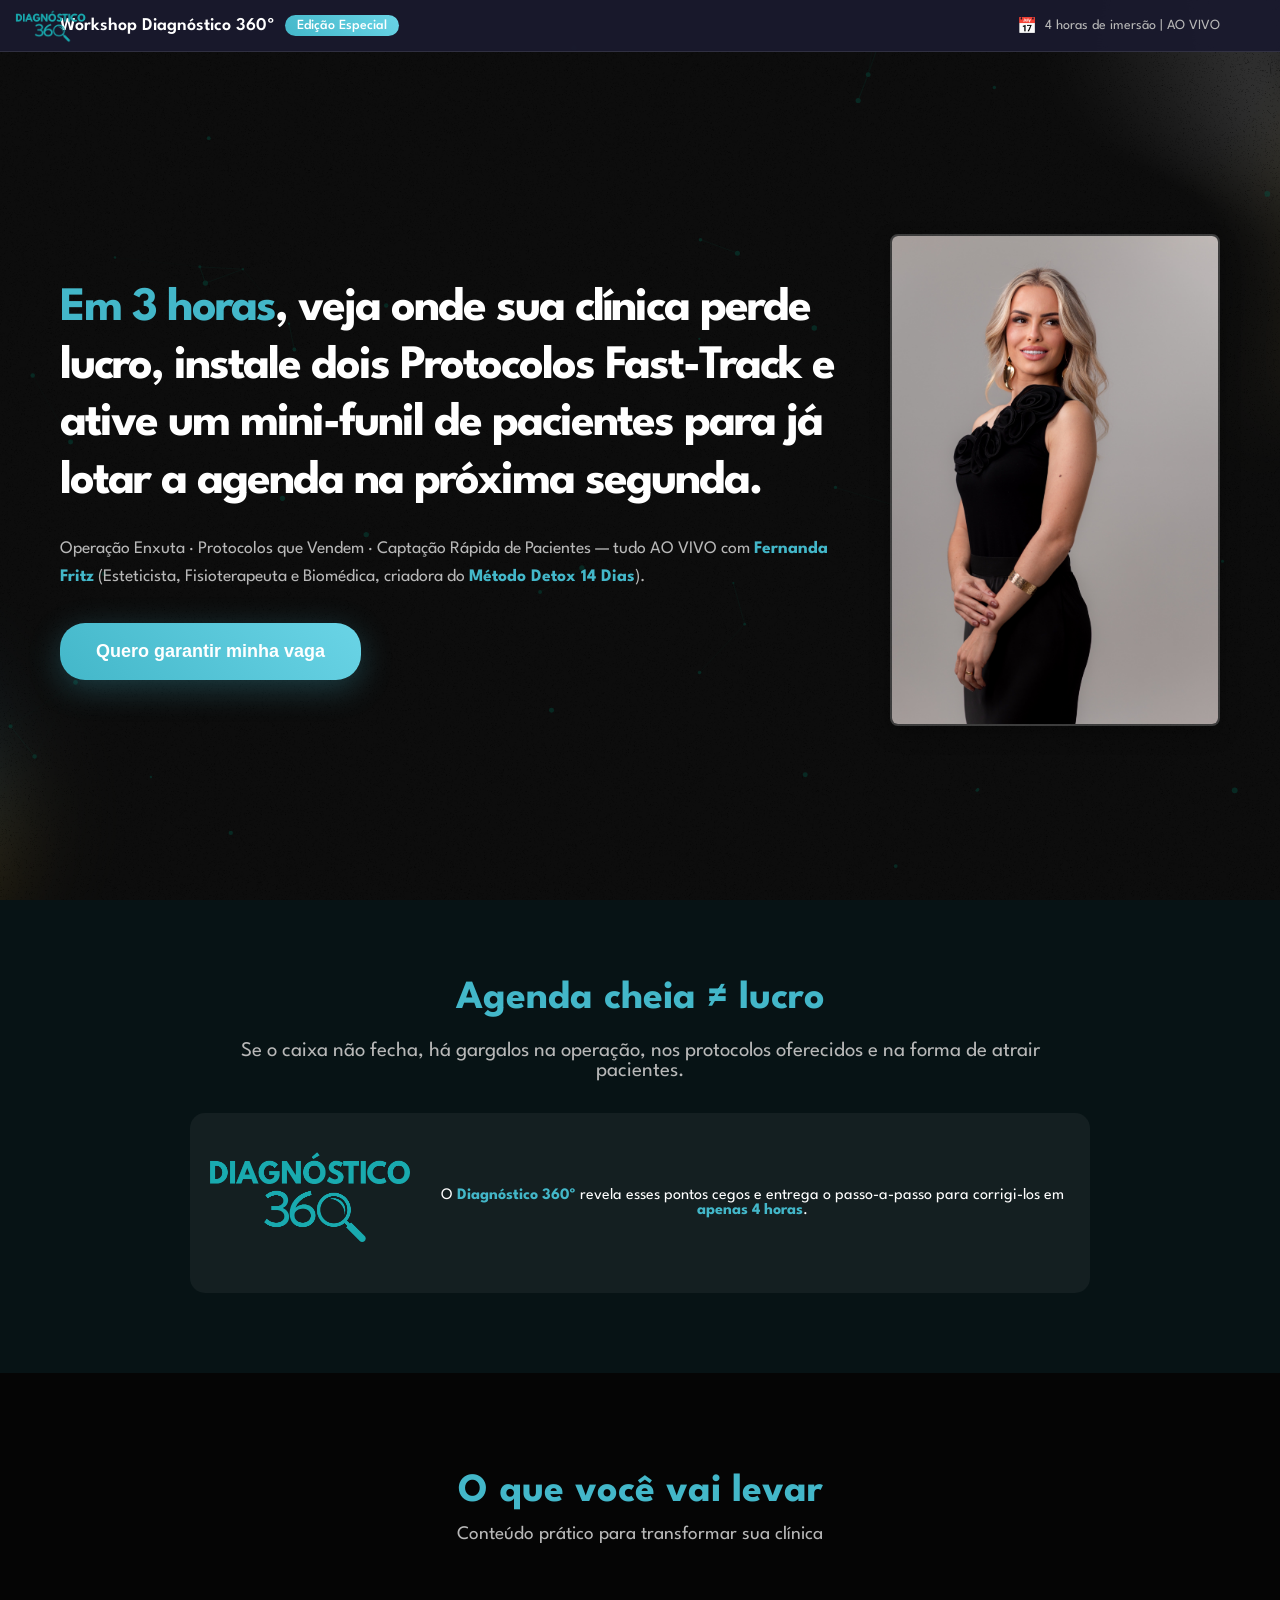
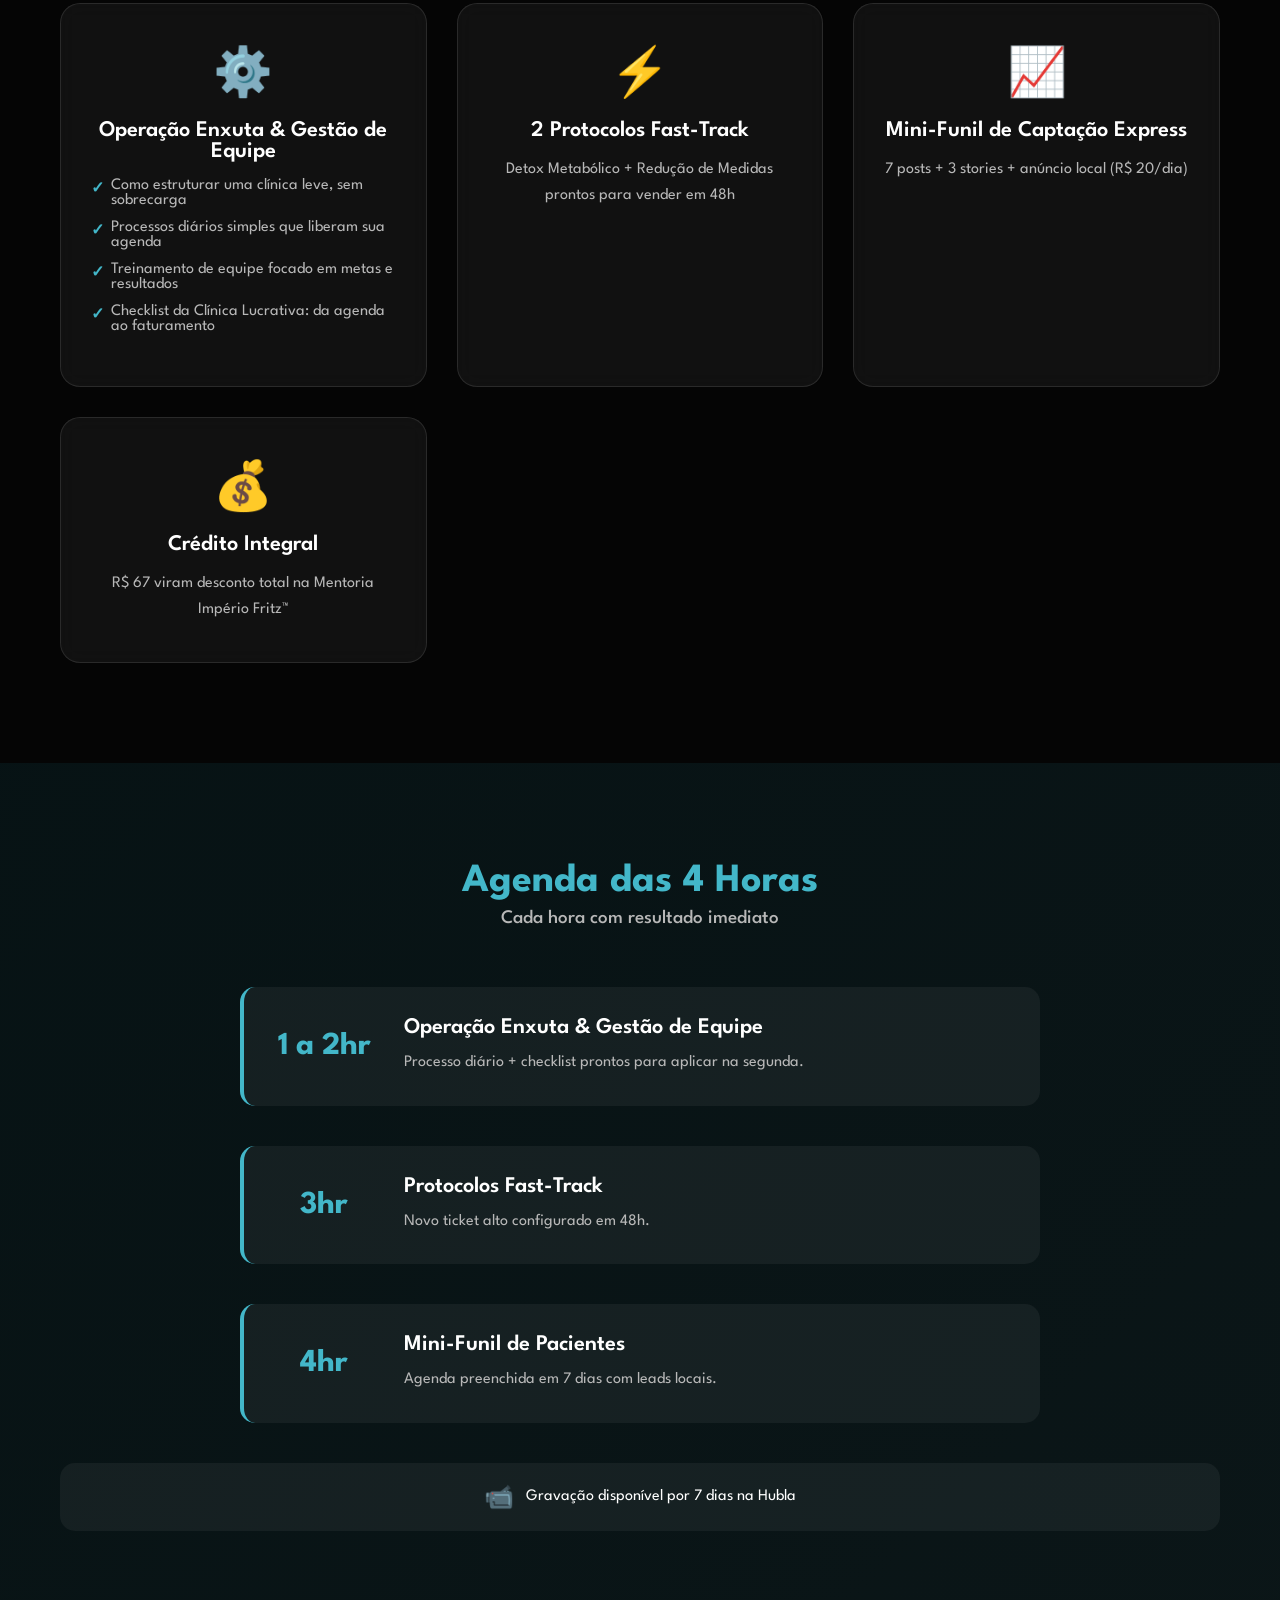
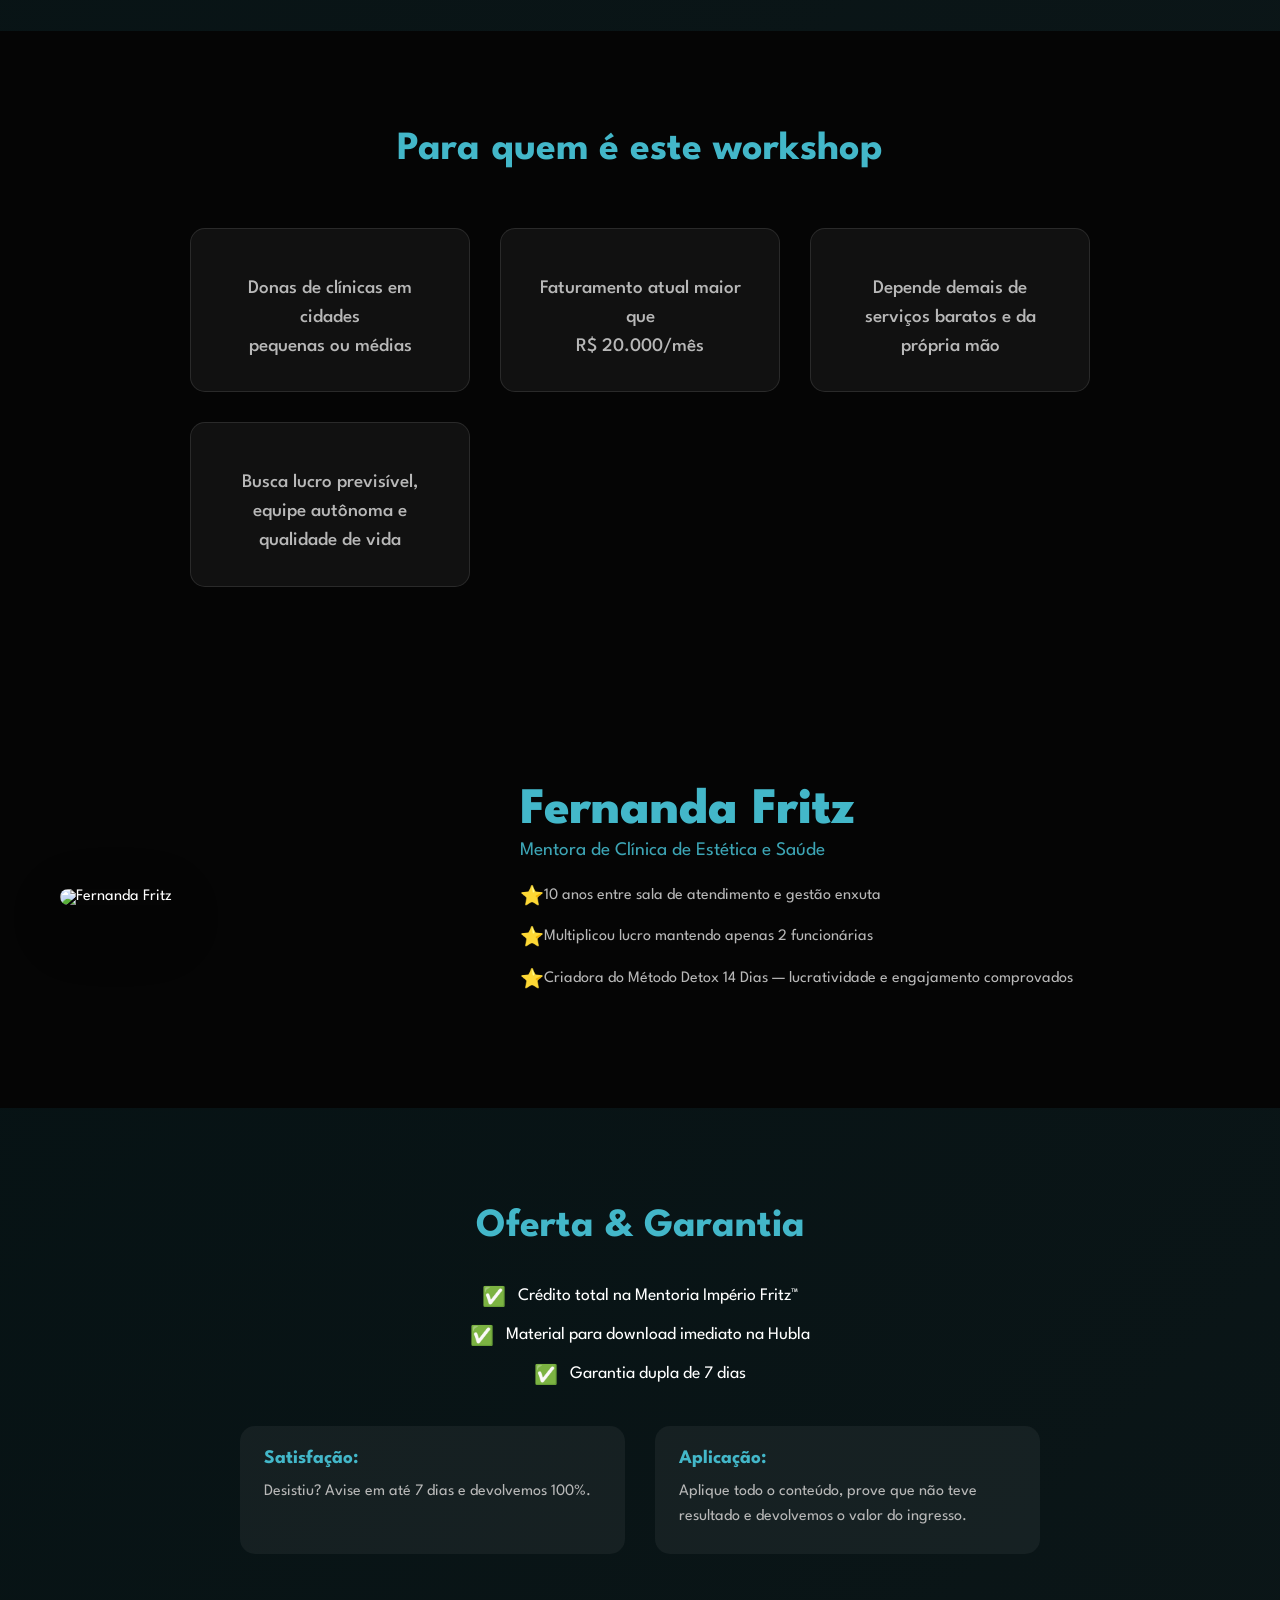
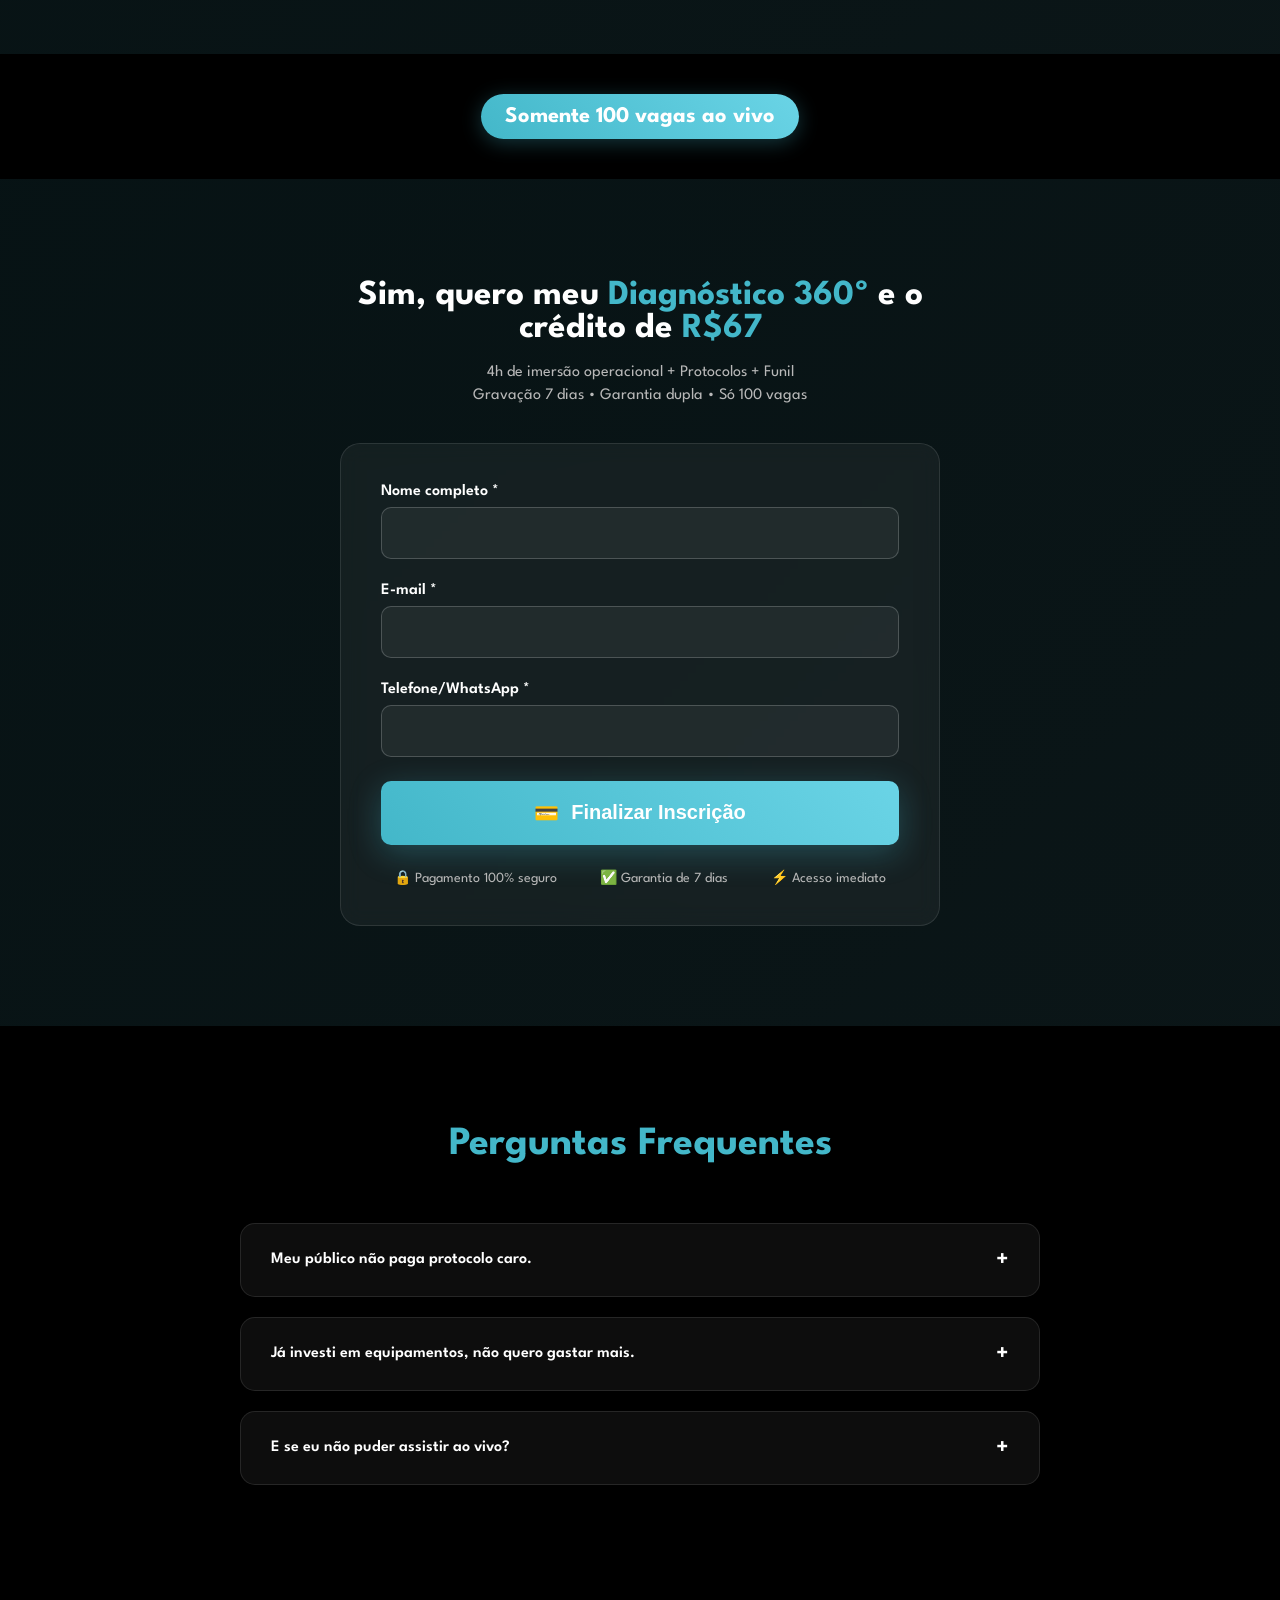
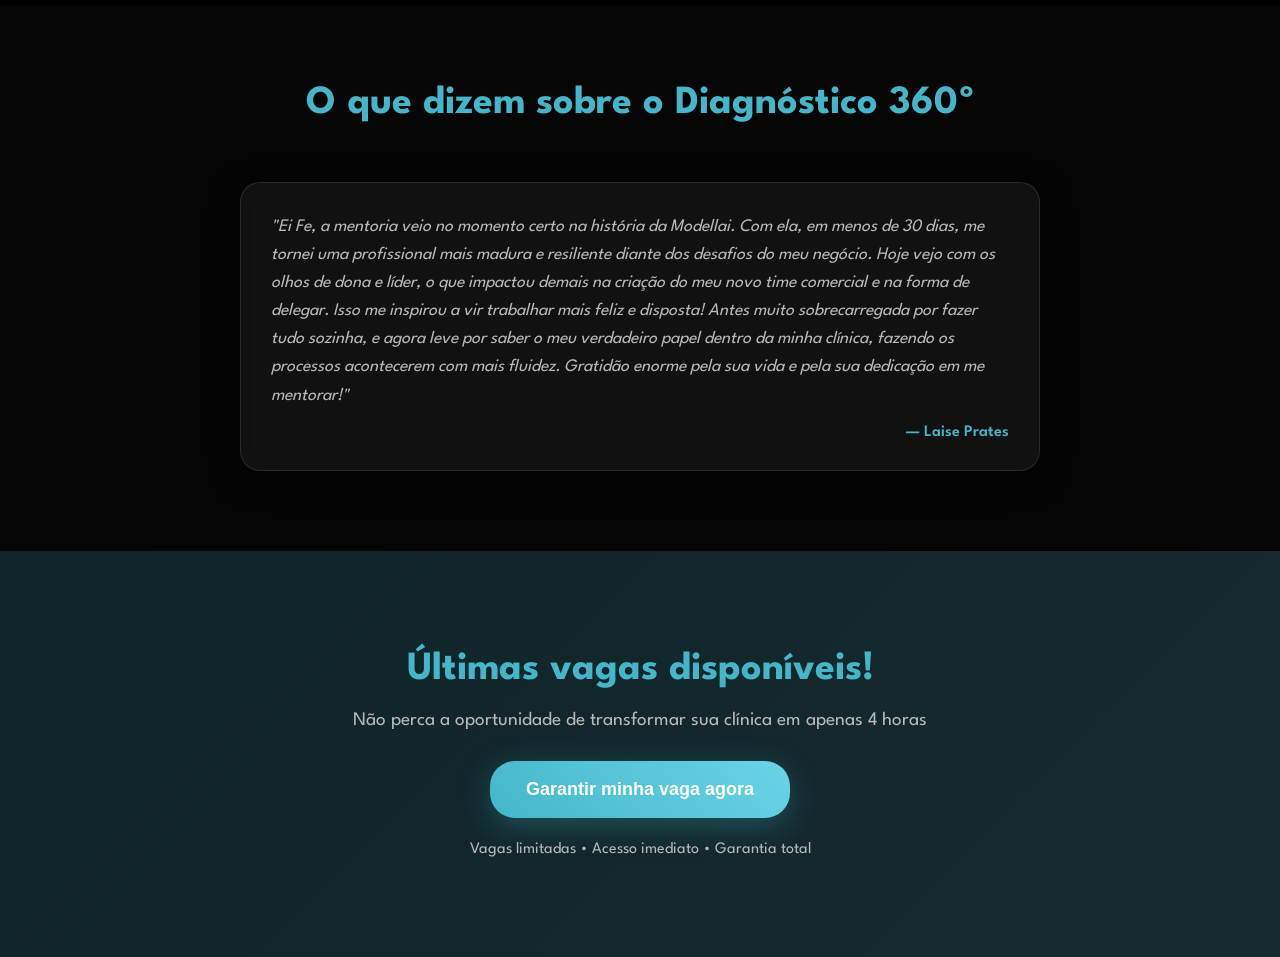
==== index.html @ 8379c657 "Merge pull request #1 from Guilherme-Batista23/opcao-1 Opcao 1" ====
<!DOCTYPE html>
<html lang="pt-BR">
<head>
    <meta charset="UTF-8">
    <meta name="viewport" content="width=device-width, initial-scale=1.0">
    <title>Workshop Diagnóstico 360º | Fernanda Fritz</title>
    <link rel="stylesheet" href="styles-updated.css">
    <link href="https://fonts.googleapis.com/css2?family=League+Spartan:wght@400;500;600;700&display=swap" rel="stylesheet">
</head>
<body>
    <!-- Header -->
    <header class="header">
          <div class="overlay">
        <div class="container">
            <div class="header-content">
                <div class="logo">
                    <img src="IMG_1195.PNG" alt="Diagnóstico 360" class="header-logo">
                    <span>Workshop Diagnóstico 360º</span>
                    <span class="edition">Edição Especial</span>
                </div>
                <div class="event-info">
                    <span class="calendar-icon">📅</span>
                    <span>4 horas de imersão | AO VIVO</span>
                </div>
                </div>
            </div>
        </div>
    </header>

    <!-- Hero Section -->
    <section class="hero">
        <div class="container">
            <div class="hero-flex-wrapper">
                <div class="hero-text fade-in-up">
                    <h1> <span class="highlight-blue">Em 3 horas</span>, veja onde sua clínica perde lucro, instale dois Protocolos Fast-Track e ative um mini-funil de pacientes para já lotar a agenda na próxima segunda.</h1>
                    <p class="subtitulo-principal">Operação Enxuta · Protocolos que Vendem · Captação Rápida de Pacientes — tudo AO VIVO com <span class="highlight-blue">Fernanda Fritz</span> (Esteticista, Fisioterapeuta e Biomédica, criadora do <span class="highlight-blue">Método Detox 14 Dias</span>).</p>
                    <div class="price-highlight">
                        <span class="price">R$ 67</span>
                        <span class="credit-info">100% em crédito na Mentoria Império Fritz™</span>
                    </div>
                    <button class="cta-button" onclick="scrollToForm()">
                        Quero garantir minha vaga
                    </button>
                </div>
                <div class="hero-image fade-in-right">
                    <div class="profile-image">
                        <img src="Fernanda1.jpg" alt="Fernanda Fritz">
                    </div>
                </div>
            </div>
        </div>
        
    
    </section>

    <!-- Problem Section -->
    <section class="problem-section">
        <div class="container">
            <div class="problem-content fade-in-up">
                <h2>Agenda cheia ≠ lucro</h2>
                <p>Se o caixa não fecha, há gargalos na operação, nos protocolos oferecidos e na forma de atrair pacientes.</p>
                <div class="solution-highlight">
                    <img src="IMGLOGO.png" alt="Diagnóstico 360" class="highlight-image">
                    <span>O <span class="highlight-blue">Diagnóstico 360º</span> revela esses pontos cegos e entrega o passo-a-passo para corrigi-los em <span class="highlight-blue">apenas 4 horas</span>.</span>
                </div>
            </div>
        </div>
    </section>

    <!-- What You\'ll Get Section -->
    <section class="content-section">
        <div class="container">
            <div class="section-header fade-in-up">
                <h2>O que você vai levar</h2>
                <p>Conteúdo prático para transformar sua clínica</p>
            </div>
            
            <div class="content-grid">
                <div class="content-card fade-in-up">
                    <div class="card-icon">⚙️</div>
                    <h3>Operação Enxuta & Gestão de Equipe</h3>
                    <ul>
                        <li>Como estruturar uma clínica leve, sem sobrecarga</li>
                        <li>Processos diários simples que liberam sua agenda</li>
                        <li>Treinamento de equipe focado em metas e resultados</li>
                        <li>Checklist da Clínica Lucrativa: da agenda ao faturamento</li>
                    </ul>
                </div>
                
                <div class="content-card fade-in-up">
                    <div class="card-icon">⚡</div>
                    <h3>2 Protocolos Fast-Track</h3>
                    <p>Detox Metabólico + Redução de Medidas prontos para vender em 48h</p>
                </div>
                
                <div class="content-card fade-in-up">
                    <div class="card-icon">📈</div>
                    <h3>Mini-Funil de Captação Express</h3>
                    <p>7 posts + 3 stories + anúncio local (R$ 20/dia)</p>
                </div>
                
                <div class="content-card fade-in-up">
                    <div class="card-icon">💰</div>
                    <h3>Crédito Integral</h3>
                    <p>R$ 67 viram desconto total na Mentoria Império Fritz™</p>
                </div>
            </div>
        </div>
    </section>

    <!-- Schedule Section -->
    <section class="schedule-section">
        <div class="container">
            <div class="section-header fade-in-up">
                <h2>Agenda das 4 Horas</h2>
                <p>Cada hora com resultado imediato</p>
            </div>
            
            <div class="schedule-timeline">
                <div class="timeline-item fade-in-left">
                    <div class="timeline-hour">1 a 2hr</div>
                    <div class="timeline-content">
                        <h3>Operação Enxuta & Gestão de Equipe</h3>
                        <p>Processo diário + checklist prontos para aplicar na segunda.</p>
                    </div>
                </div>
                
                <div class="timeline-item fade-in-right">
                    <div class="timeline-hour">3hr</div>
                    <div class="timeline-content">
                        <h3>Protocolos Fast-Track</h3>
                        <p>Novo ticket alto configurado em 48h.</p>
                    </div>
                </div>
                
                <div class="timeline-item fade-in-left">
                    <div class="timeline-hour">4hr</div>
                    <div class="timeline-content">
                        <h3>Mini-Funil de Pacientes</h3>
                        <p>Agenda preenchida em 7 dias com leads locais.</p>
                    </div>
                </div>
            </div>
            
            <div class="recording-info fade-in-up">
                <span class="recording-icon">📹</span>
                <span>Gravação disponível por 7 dias na Hubla</span>
            </div>
        </div>
    </section>

    <!-- Target Audience Section -->
    <section class="target-section">
        <div class="container">
            <div class="section-header fade-in-up">
                <h2 >Para quem é este workshop</h2>
            </div>
            
            <div class="target-grid">
                <div class="target-item fade-in-up">
                    <div class="target-icon"></div>
                    <p>Donas de clínicas em cidades <br>pequenas ou médias</p>
                </div>
                
                <div class="target-item fade-in-up">
                    <div class="target-icon"></div>
                    <p>Faturamento atual maior que <br>R$ 20.000/mês</p>
                </div>
                
                <div class="target-item fade-in-up">
                    <div class="target-icon"></div>
                    <p>Depende demais de serviços baratos e da própria mão</p>
                </div>
                
                <div class="target-item fade-in-up">
                    <div class="target-icon"></div>
                    <p>Busca lucro previsível, equipe autônoma e qualidade de vida</p>
                </div>
            </div>
        </div>
    </section>

    <!-- About Section -->
    <section class="about-section">
        <div class="container">
            <div class="about-content">
                <div class="about-image fade-in-left">
                    <img src="Fernanda3.jpg" alt="Fernanda Fritz">
                </div>
                
                <div class="about-text fade-in-right">
                    <h2>Fernanda Fritz</h2>
                    <h3>Mentora de Clínica de Estética e Saúde</h3>
                    <ul class="about-achievements">
                        <li>10 anos entre sala de atendimento e gestão enxuta</li>
                        <li>Multiplicou lucro mantendo apenas 2 funcionárias</li>
                        <li>Criadora do Método Detox 14 Dias — lucratividade e engajamento comprovados</li>
                    </ul>
                </div>
            </div>
        </div>
    </section>

    <!-- Offer Section -->
    <section class="offer-section">
        <div class="container">
            <div class="offer-content fade-in-up">
                <div class="offer-header">
                    <h2>Oferta & Garantia</h2>
                    <div class="price-box">
                        <span class="price-label">Investimento:</span>
                        <span class="price-value">R$ 67</span>
                    </div>
                </div>
                
                <div class="offer-benefits">
                    <div class="benefit-item">
                        <span class="benefit-icon">✅</span>
                        <span>Crédito total na Mentoria Império Fritz™</span>
                    </div>
                    <div class="benefit-item">
                        <span class="benefit-icon">✅</span>
                        <span>Material para download imediato na Hubla</span>
                    </div>
                    <div class="benefit-item">
                        <span class="benefit-icon">✅</span>
                        <span>Garantia dupla de 7 dias</span>
                    </div>
                </div>
                
                <div class="guarantee-details">
                    <div class="guarantee-item">
                        <h4>Satisfação:</h4>
                        <p>Desistiu? Avise em até 7 dias e devolvemos 100%.</p>
                    </div>
                    <div class="guarantee-item">
                        <h4>Aplicação:</h4>
                        <p>Aplique todo o conteúdo, prove que não teve resultado e devolvemos o valor do ingresso.</p>
                    </div>
                </div>
            </div>
        </div>
    </section>

<!-- Urgency Mini Banner -->
<div class="urgency-mini fade-in-up">
  <span class="urgency-text">Somente 100 vagas ao vivo</span>
</div>



    <!-- Registration Form Section -->
    <section class="form-section" id="registration-form">
        <div class="container">
            <div class="form-content fade-in-up">
                <div class="form-header">
                    <h2>
  Sim, quero meu <span class="highlight-blue">Diagnóstico 360º</span> e o crédito de 
  <span class="highlight-blue">R$67</span>
</h2>

                    <div class="form-benefits">
                        <span>4h de imersão operacional + Protocolos + Funil</span>
                        <span>Gravação 7 dias • Garantia dupla • Só 100 vagas</span>
                    </div>
                </div>
                
                <form class="registration-form" id="checkoutForm">
                    <div class="form-group">
                        <label for="name">Nome completo *</label>
                        <input type="text" id="name" name="name" required>
                    </div>
                    
                    <div class="form-group">
                        <label for="email">E-mail *</label>
                        <input type="email" id="email" name="email" required>
                    </div>
                    
                    <div class="form-group">
                        <label for="phone">Telefone/WhatsApp *</label>
                        <input type="tel" id="phone" name="phone" required>
                    </div>
                    
                    <button type="submit" class="checkout-button">
                        <span class="button-icon">💳</span>
                        Finalizar Inscrição
                    </button>
                    
                    <div class="security-badges">
                        <span class="security-item">🔒 Pagamento 100% seguro</span>
                        <span class="security-item">✅ Garantia de 7 dias</span>
                        <span class="security-item">⚡ Acesso imediato</span>
                    </div>
                </form>
            </div>
        </div>
    </section>

    <!-- FAQ Section -->
    <section class="faq-section">
        <div class="container">
            <div class="section-header fade-in-up">
                <h2>Perguntas Frequentes</h2>
            </div>
            
            <div class="faq-container">
                <div class="faq-item fade-in-up">
                    <div class="faq-question">
                        <span>Meu público não paga protocolo caro.</span>
                        <span class="faq-icon">+</span>
                    </div>
                    <div class="faq-answer">
                        <p>Mostramos como ancorar valor clínico e parcelar sem guerra de preços.</p>
                    </div>
                </div>
                
                <div class="faq-item fade-in-up">
                    <div class="faq-question">
                        <span>Já investi em equipamentos, não quero gastar mais.</span>
                        <span class="faq-icon">+</span>
                    </div>
                    <div class="faq-answer">
                        <p>Primeiro monetizamos o que você já tem antes de comprar qualquer novidade.</p>
                    </div>
                </div>
                
                <div class="faq-item fade-in-up">
                    <div class="faq-question">
                        <span>E se eu não puder assistir ao vivo?</span>
                        <span class="faq-icon">+</span>
                    </div>
                    <div class="faq-answer">
                        <p>A gravação fica liberada por 7 dias e você recebe o material completo.</p>
                    </div>
                </div>
            </div>
        </div>
    </section>

    <!-- Testimonials Section -->
<section class="testimonials-section">
  <div class="container">
    <div class="section-header fade-in-up">
      <h2>O que dizem sobre o Diagnóstico 360º</h2>
    </div>

    <div class="testimonials-grid">
      <div class="testimonial-card fade-in-up">
        <p class="testimonial-text">
          "Ei Fe, a mentoria veio no momento certo na história da Modellai. 
          Com ela, em menos de 30 dias, me tornei uma profissional mais madura e resiliente diante dos desafios do meu negócio. 
          Hoje vejo com os olhos de dona e líder, o que impactou demais na criação do meu novo time comercial e na forma de delegar. 
          Isso me inspirou a vir trabalhar mais feliz e disposta! Antes muito sobrecarregada por fazer tudo sozinha, 
          e agora leve por saber o meu verdadeiro papel dentro da minha clínica, fazendo os processos acontecerem com mais fluidez.
          Gratidão enorme pela sua vida e pela sua dedicação em me mentorar!"
        </p>
        <span class="testimonial-name">— Laise Prates</span>
      </div>
    </div>
  </div>
</section>

    <!-- Final CTA Section -->
    <section class="final-cta-section">
        <div class="container">
            <div class="final-cta-content fade-in-up">
                <h2>Últimas vagas disponíveis!</h2>
                <p>Não perca a oportunidade de transformar sua clínica em apenas 4 horas</p>
                <button class="cta-button final-cta" onclick="scrollToForm()">
                    Garantir minha vaga agora
                </button>
                <div class="final-urgency">
                    <span> Vagas limitadas • Acesso imediato • Garantia total</span>
                </div>
            </div>
        </div>
    </footer>


    <script src="script-updated.js"></script>
</body>
</html>
---- styles-updated.css ----
* {
    margin: 0;
    padding: 0;
    box-sizing: border-box;
}
body {
    font-family: 'League Spartan', sans-serif;
    position: relative;
    background: url('BackgroundFernanda.jpg') no-repeat center center;
    background-size: cover;
    background-attachment: fixed;
    background-color: #000; /* fallback */
    color: #fff;
    z-index: 0;
    overflow-x: hidden;
}

/* Camada escura por cima do body (igual a .hero::before) */
body::after {
    content: '';
    position: fixed;
    inset: 0;
    background: rgba(0, 0, 0, 0.6);
    z-index: -1;
    pointer-events: none;
}

.container {
    max-width: 1200px;
    margin: 0 auto;
    padding: 0 20px;
}


/* Header */
.header {
    position: fixed;
    top: 0;
    left: 0;
    right: 0;
    background: rgba(26, 26, 46, 0.95);
    backdrop-filter: blur(10px);
    z-index: 1000;
    padding: 15px 0;
    border-bottom: 1px solid rgba(255, 255, 255, 0.1);
}

.header-content {
    display: flex;
    justify-content: space-between;
    align-items: center;
    flex-wrap: wrap;
    gap: 10px;
}

.logo {
    display: flex;
    align-items: center;
    gap: 10px;
    font-weight: 600;
    font-size: 18px;
    flex-shrink: 0;
}

.logo-icon {
    font-size: 24px;
}

.edition {
    background: linear-gradient(45deg, #43b7c9, #6ad4e6); /* Cor da identidade visual */
    padding: 4px 12px;
    border-radius: 20px;
    font-size: 14px;
    font-weight: 500;
}

.event-info {
    display: flex;
    align-items: center;
    gap: 8px;
    font-size: 14px;
    color: #b8b8b8;
    flex-shrink: 1;
    min-width: 0;
}

.calendar-icon {
    font-size: 16px;
}


/* Hero Section */
.hero {
    min-height: 100vh;
    display: flex;
    flex-direction: column;
    justify-content: center;
    padding: 120px 0 60px;
    position: relative;
}

.hero-content {
    display: flex;
    flex-direction: row;
    align-items: center;
    justify-content: space-between;
    gap: 40px;
}

.hero-text h1 {
    font-family: 'League Spartan', sans-serif;
    font-size: 3rem;
    font-weight: 700;
    line-height: 1.2;
    margin-bottom: 24px;
    color: #fff; /* cor padrão do h1 */
    letter-spacing: -2px; /* <-- Esta é a linha que foi adicionada/modificada */
}

.hero-text p {
    font-size: 1.1rem;
    color: #b8b8b8;
    margin-bottom: 32px;
    line-height: 1.6;
}

.price-highlight {
    display: none; /* Remover o valor do workshop */
}

.cta-button {
    display: inline-flex;
    align-items: center;
    gap: 12px;
    background: linear-gradient(45deg, #43b7c9, #6ad4e6); /* Cor da identidade visual */
    color: white;
    border: none;
    padding: 18px 36px;
    border-radius: 25px;
    justify-content: center;
    text-align: center;
    font-size: 18px;
    font-weight: 600;
    cursor: pointer;
    transition: all 0.3s ease;
    box-shadow: 0 8px 32px rgba(67, 183, 201, 0.3);
}

.cta-button:hover {
    transform: translateY(-2px);
    box-shadow: 0 12px 40px rgba(67, 183, 201, 0.4);
}

.button-icon {
    font-size: 20px;
}

.hero-image img {
    width: 280px; /* ou 240px se quiser menor */
    height: auto;
    border-radius: 50%;
    border: 3px solid #fff;
    box-shadow: 0 0 10px rgba(0,0,0,0.5);
}

.profile-image {
  padding: 0;
  margin: 0 auto;
  background: none;
  border-radius: 8px;
  border: none;
  box-shadow: none;
}


.profile-image::before,
.profile-image::after {
  display: none !important; /* remove pseudo-elementos girando */
}

.profile-image img {
  width: 1260px;              /* 🔥 tamanho bom para destaque no desktop */
  border-radius: 8px;
  border: 2px solid rgba(255, 255, 255, 0.2);
  box-shadow: 0 8px 20px rgba(0,0,0,0.3);
  display: block;
  margin: 0 auto;
}
@media (max-width: 768px) {
  .profile-image img {
    width: 240px;
  }
}

@keyframes rotate {
    0% { transform: rotate(0deg); }
    100% { transform: rotate(360deg); }
}


/* Urgency Banner */
.urgency-banner {
    background: linear-gradient(45deg, #43b7c9, #6ad4e6); /* Cor da identidade visual */
    padding: 20px;
    border-radius: 15px;
    text-align: center;
    margin-top: 40px;
}

.urgency-content {
    display: flex;
    flex-direction: column;
    gap: 8px;
    align-items: center;
}

.urgency-icon {
    font-size: 24px;
}

.urgency-text {
    font-size: 1.4rem;
    font-weight: 700;
    color: #ffffff;
}

.urgency-reason {
    font-size: 1rem;
    color: #ffffff;
    opacity: 0.9;
}


/* Problem Section */
.problem-section {
    padding: 80px 0;
    background: rgba(67, 183, 201, 0.1); /* Cor da identidade visual */
}

.problem-content {
    text-align: center;
}

.problem-content h2 {
    font-family: 'League Spartan', sans-serif; /* Fonte do título */
    font-size: 2.5rem;
    font-weight: 700;
    margin-bottom: 24px;
    color: #43b7c9; /* Cor da identidade visual */
}

.problem-content p {
    font-size: 1.3rem;
    color: #b8b8b8;
    margin-bottom: 32px;
    max-width: 800px;
    margin-left: auto;
    margin-right: auto;
}

.solution-highlight {
    display: flex;
    align-items: center;
    justify-content: center;
    gap: 8px;
    background: rgba(255, 255, 255, 0.05);
    padding: 16px;
    border-radius: 15px;
    max-width: 900px;
    margin: 0 auto;
}

.highlight-icon {
    font-size: 2rem;
}


/* Content Sections */
.content-section {
    padding: 100px 0;
    background: rgba(255, 255, 255, 0.02);
}

.section-header {
    text-align: center;
    margin-bottom: 60px;
}

.section-header h2 {
    font-family: 'League Spartan', sans-serif; /* Fonte do título */
    font-size: 2.5rem;
    font-weight: 700;
    margin-bottom: 16px;
    color: #43b7c9; /* Cor da identidade visual */
}

.section-header p {
    font-size: 1.2rem;
    color: #b8b8b8;
}

.content-grid {
    display: grid;
    grid-template-columns: repeat(auto-fit, minmax(300px, 1fr));
    gap: 30px;
}

.content-card {
    background: rgba(255, 255, 255, 0.05);
    backdrop-filter: blur(10px);
    border-radius: 20px;
    padding: 40px 30px;
    border: 1px solid rgba(255, 255, 255, 0.1);
    transition: all 0.3s ease;
    text-align: center;
}

.content-card:hover {
    transform: translateY(-10px);
    box-shadow: 0 20px 60px rgba(0, 0, 0, 0.3);
    border-color: rgba(67, 183, 201, 0.3); /* Cor da identidade visual */
}

.card-icon {
    font-size: 3rem;
    margin-bottom: 20px;
}

.content-card h3 {
    font-family: 'League Spartan', sans-serif; /* Fonte do título */
    font-size: 1.4rem;
    font-weight: 600;
    margin-bottom: 16px;
    color: #ffffff;
}

.content-card p {
    color: #b8b8b8;
    line-height: 1.6;
}

.content-card ul {
    list-style: none;
    text-align: left;
}

.content-card li {
    color: #b8b8b8;
    margin-bottom: 12px;
    padding-left: 20px;
    position: relative;
}

.content-card li::before {
    content: '✓';
    position: absolute;
    left: 0;
    color: #43b7c9; /* Cor da identidade visual */
    font-weight: bold;
}


/* Schedule Section */
.schedule-section {
    padding: 100px 0;
    background: linear-gradient(135deg, rgba(67, 183, 201, 0.1) 0%, rgba(106, 212, 230, 0.1) 100%); /* Cor da identidade visual */
}

.schedule-timeline {
    max-width: 800px;
    margin: 0 auto;
}

.timeline-item {
    display: grid;
    grid-template-columns: 100px 1fr;
    gap: 30px;
    align-items: center;
    margin-bottom: 40px;
    padding: 30px;
    background: rgba(255, 255, 255, 0.05);
    border-radius: 15px;
    border-left: 4px solid #43b7c9; /* Cor da identidade visual */
}

.timeline-hour {
    font-size: 2rem;
    font-weight: 700;
    color: #43b7c9; /* Cor da identidade visual */
    text-align: center;
}

.timeline-content h3 {
    font-family: 'League Spartan', sans-serif; /* Fonte do título */
    font-size: 1.4rem;
    font-weight: 600;
    margin-bottom: 12px;
    color: #ffffff;
}

.timeline-content p {
    color: #b8b8b8;
    line-height: 1.6;
}

.recording-info {
    text-align: center;
    margin-top: 40px;
    padding: 20px;
    background: rgba(255, 255, 255, 0.05);
    border-radius: 15px;
    display: flex;
    align-items: center;
    justify-content: center;
    gap: 12px;
}

.recording-icon {
    font-size: 1.5rem;
}


/* Target Section */
.target-section {
    padding: 100px 0;
    background: rgba(255, 255, 255, 0.02);
}

.target-grid {
    display: grid;
    grid-template-columns: repeat(auto-fit, minmax(250px, 1fr));
    gap: 30px;
    max-width: 900px;
    margin: 0 auto;
}

.target-item {
    background: rgba(255, 255, 255, 0.05);
    padding: 30px;
    border-radius: 15px;
    text-align: center;
    border: 1px solid rgba(255, 255, 255, 0.1);
    transition: all 0.3s ease;
}

.target-item:hover {
    transform: translateY(-5px);
    border-color: rgba(67, 183, 201, 0.3); /* Cor da identidade visual */
}

.target-icon {
    font-size: 2.5rem;
    margin-bottom: 16px;
}

.target-item p {
    color: #b8b8b8;
    line-height: 1.6;
}


/* About Section */
.about-section {
    padding: 100px 0;
    background: rgba(255, 255, 255, 0.02);
}

.about-content {
    display: grid;
    grid-template-columns: 400px 1fr;
    gap: 60px;
    align-items: center;
}

.about-image img {
    width: 100%;
    max-width: 400px; /* NOVO: limite no desktop */
    height: auto;
    border-radius: 20px;
    box-shadow: 0 20px 60px rgba(0, 0, 0, 0.3);
}

.about-text h2 {
    font-family: 'League Spartan', sans-serif; /* Fonte do título */
       font-size: 3.2rem;
    font-weight: 800;
    margin-bottom: 8px;
    color: #43b7c9; /* Cor da identidade visual */
}

.about-text h3 {
      font-size: 1.2rem;
    font-weight: 400;
    opacity: 0.9;
    color: #43b7c9; /* Cor da identidade visual */
    margin-bottom: 24px;
}

.about-achievements {
    list-style: none;
}

.about-achievements li {
    color: #b8b8b8;
    margin-bottom: 16px;
    padding-left: 24px;
    position: relative;
    line-height: 1.6;
}

.about-achievements li::before {
    content: '⭐';
    position: absolute;
    left: 0;
    font-size: 1.2rem;
}


/* Offer Section */
.offer-section {
    padding: 100px 0;
    background: linear-gradient(135deg, rgba(67, 183, 201, 0.1) 0%, rgba(106, 212, 230, 0.1) 100%); /* Cor da identidade visual */
}

.offer-content {
    max-width: 800px;
    margin: 0 auto;
    text-align: center;
}

.offer-header {
    margin-bottom: 40px;
}

.offer-header h2 {
    font-family: 'League Spartan', sans-serif; /* Fonte do título */
    font-size: 2.5rem;
    font-weight: 700;
    margin-bottom: 24px;
    color: #43b7c9; /* Cor da identidade visual */
}

.price-box {
    display: none; /* Remover o valor do workshop */
}

.offer-benefits {
    margin-bottom: 40px;
}

.benefit-item {
    display: flex;
    align-items: center;
    justify-content: center;
    gap: 12px;
    margin-bottom: 16px;
    font-size: 1.1rem;
}

.benefit-icon {
    font-size: 1.2rem;
    color: #43b7c9; /* Cor da identidade visual */
}

.guarantee-details {
    display: grid;
    grid-template-columns: 1fr 1fr;
    gap: 30px;
    margin-top: 40px;
}

.guarantee-item {
    background: rgba(255, 255, 255, 0.05);
    padding: 24px;
    border-radius: 15px;
    text-align: left;
}

.guarantee-item h4 {
    color: #43b7c9; /* Cor da identidade visual */
    margin-bottom: 12px;
    font-size: 1.2rem;
}

.guarantee-item p {
    color: #b8b8b8;
    line-height: 1.6;
}


/* Form Section */
.form-section {
    padding: 100px 0;
    background: linear-gradient(135deg, rgba(67, 183, 201, 0.1) 0%, rgba(106, 212, 230, 0.1) 100%); /* Cor da identidade visual */
}

.form-content {
    max-width: 600px;
    margin: 0 auto;
}

.form-header {
    text-align: center;
    margin-bottom: 40px;
}

.form-header h2 {
    font-family: 'League Spartan', sans-serif; /* Fonte do título */
    font-size: 2.2rem;
    font-weight: 700;
    margin-bottom: 20px;
    color: #43b7c9; /* Cor da identidade visual */
}

.form-benefits {
    display: flex;
    flex-direction: column;
    gap: 8px;
    color: #b8b8b8;
}

.registration-form {
    background: rgba(255, 255, 255, 0.05);
    backdrop-filter: blur(10px);
    padding: 40px;
    border-radius: 20px;
    border: 1px solid rgba(255, 255, 255, 0.1);
}

.form-group {
    margin-bottom: 24px;
}

.form-group label {
    display: block;
    margin-bottom: 8px;
    font-weight: 600;
    color: #ffffff;
}

.form-group input {
    width: 100%;
    padding: 16px;
    border: 1px solid rgba(255, 255, 255, 0.2);
    border-radius: 10px;
    background: rgba(255, 255, 255, 0.05);
    color: #ffffff;
    font-size: 16px;
    transition: all 0.3s ease;
}

.form-group input:focus {
    outline: none;
    border-color: #43b7c9; /* Cor da identidade visual */
    box-shadow: 0 0 20px rgba(67, 183, 201, 0.3);
}

.form-group input::placeholder {
    color: #b8b8b8;
}

.checkout-button {
    width: 100%;
    display: flex;
    align-items: center;
    justify-content: center;
    gap: 12px;
    background: linear-gradient(45deg, #43b7c9, #6ad4e6); /* Cor da identidade visual */
    color: white;
    border: none;
    padding: 20px;
      border-radius: 10px;
    justify-content: center;
    font-size: 20px;
    font-weight: 700;
    cursor: pointer;
    transition: all 0.3s ease;
    box-shadow: 0 8px 32px rgba(67, 183, 201, 0.3);
    margin-bottom: 24px;
}

.checkout-button:hover {
    transform: translateY(-2px);
    box-shadow: 0 12px 40px rgba(67, 183, 201, 0.4);
}

.security-badges {
    display: flex;
    justify-content: space-around;
    flex-wrap: wrap;
    gap: 16px;
    margin-top: 20px;
}

.security-item {
    font-size: 14px;
    color: #b8b8b8;
    display: flex;
    align-items: center;
    gap: 6px;
}


/* FAQ Section */
.faq-section {
    padding: 100px 0;
}

.faq-container {
    max-width: 800px;
    margin: 0 auto;
}

.faq-item {
    background: rgba(255, 255, 255, 0.05);
    backdrop-filter: blur(10px);
    border-radius: 15px;
    margin-bottom: 20px;
    border: 1px solid rgba(255, 255, 255, 0.1);
    overflow: hidden;
}

.faq-question {
    display: flex;
    justify-content: space-between;
    align-items: center;
    padding: 25px 30px;
    cursor: pointer;
    font-weight: 600;
    transition: all 0.3s ease;
}

.faq-question:hover {
    background: rgba(255, 255, 255, 0.05);
}

.faq-icon {
    font-size: 24px;
    transition: transform 0.3s ease;
}

.faq-item.active .faq-icon {
    transform: rotate(45deg);
}

.faq-answer {
    max-height: 0;
    overflow: hidden;
    transition: max-height 0.3s ease;
}

.faq-item.active .faq-answer {
    max-height: 200px;
}

.faq-answer p {
    padding: 0 30px 25px;
    color: #b8b8b8;
    line-height: 1.6;
}


/* Final CTA Section */
.final-cta-section {
    padding: 100px 0;
    background: linear-gradient(135deg, rgba(67, 183, 201, 0.2) 0%, rgba(106, 212, 230, 0.2) 100%); /* Cor da identidade visual */
}

.final-cta-content {
    text-align: center;
}

.final-cta-content h2 {
    font-family: 'League Spartan', sans-serif; /* Fonte do título */
    font-size: 2.5rem;
    font-weight: 700;
    margin-bottom: 24px;
    color: #43b7c9; /* Cor da identidade visual */
}

.final-cta-content p {
    font-size: 1.2rem;
    color: #b8b8b8;
    margin-bottom: 32px;
}

.final-cta {
    background: linear-gradient(45deg, #43b7c9, #6ad4e6); /* Cor da identidade visual */
    box-shadow: 0 8px 32px rgba(67, 183, 201, 0.3);
}

.final-cta:hover {
    box-shadow: 0 12px 40px rgba(67, 183, 201, 0.4);
}

.final-urgency {
    margin-top: 24px;
    color: #b8b8b8;
    font-size: 1rem;
}



.footer-legal a {
    color: #b8b8b8;
    text-decoration: none;
    font-size: 14px;
}


/* Animations */
.fade-in-up {
    opacity: 0;
    transform: translateY(50px);
    transition: all 0.8s ease;
}

.fade-in-left {
    opacity: 0;
    transform: translateX(-50px);
    transition: all 0.8s ease;
}

.fade-in-right {
    opacity: 0;
    transform: translateX(50px);
    transition: all 0.8s ease;
}

.fade-in-up.visible,
.fade-in-left.visible,
.fade-in-right.visible {
    opacity: 1;
    transform: translate(0);
}

.hero-flex-wrapper {
    display: flex;
    justify-content: space-between;
    align-items: center;
    gap: 40px;
}.highlight-blue {
    color: #43b7c9 !important;
    font-weight: 700;
}



/* MELHORIAS PARA MOBILE - CORREÇÕES ESPECÍFICAS */


/* Media queries mais abrangentes para diferentes tamanhos de tela */
@media (max-width: 480px) {

/* Header mobile - melhorias específicas */
    .header {
        padding: 10px 0;
    }
    
    .header-content {
        display: flex;
        flex-direction: column; /* Organiza os itens em coluna */
        align-items: center; /* Centraliza os itens */
        text-align: center;
        gap: 8px;
    }

    .logo {
        display: flex;
        flex-direction: column; /* Itens do logo em coluna */
        align-items: center; /* Centraliza os itens do logo */
        gap: 5px; /* Espaçamento entre os itens do logo */
        font-size: 16px;
        font-weight: 600;
    }
    
    .logo-icon {
        font-size: 20px;
    }
    
    .edition {
        font-size: 12px;
        padding: 3px 8px;
    }
    
    .event-info {
        font-size: 14px; /* Aumentei um pouco para melhor leitura */
        justify-content: center;
    }
    

/* H1 mobile - correções específicas */
    .hero-text h1 {
        font-size: 1.4rem !important;
        line-height: 1.3 !important;
          letter-spacing: -0.5px; /* Exemplo: um pouco menos apertado no mobile */
        margin-bottom: 16px;
        text-align: center;
    }
    

/* Hero section mobile */
    .hero {
        padding: 140px 0 40px; /* Aumentei o padding superior para não sobrepor o header */
        min-height: auto;
    }
    
    .hero-flex-wrapper {
        flex-direction: column;
        text-align: center;
        gap: 24px;
    }
    
    .hero-text {
        order: 1;
        width: 100%;
        padding: 0 10px;
    }


/* AJUSTE: Diminuir a fonte do subtítulo */
    .hero-text p {
        font-size: 1rem !important; /* Fonte diminuída */
        line-height: 1.5 !important;
        margin-bottom: 24px;
    }
    
    .hero-image {
        order: 2;
        margin-top: 0;
        display: flex;
        justify-content: center;
        width: 100%;
    }
    
    .profile-image {
        width: 150px;
        height: 150px;
        margin: 0 auto;
    }
    
    .cta-button {
        padding: 10px 17px;
        font-size: 12px;
        width: 100%;
        max-width: 200px;
        margin: 0 auto;
    }
    

/* Container mobile */
    .container {
        padding: 0 15px;
    }
    

/* Seções gerais mobile */
    .content-section,
    .schedule-section,
    .target-section,
    .about-section,
    .offer-section,
    .form-section,
    .faq-section,
    .final-cta-section {
        padding: 60px 0;
    }
    

/* Títulos h2 mobile */
    .section-header h2,
    .problem-content h2,
    .about-text h2,
    .offer-header h2,
    .form-header h2,
    .final-cta-content h2 {
        font-size: 1.8rem !important;
        line-height: 1.2;
        margin-bottom: 16px;
    }
    

/* Parágrafos mobile */
    .section-header p,
    .problem-content p,
    .final-cta-content p {
        font-size: 1rem;
        line-height: 1.4;
    }
    

/* Grids mobile */
    .content-grid,
    .target-grid {
        grid-template-columns: 1fr;
        gap: 20px;
    }
    
    .content-card {
        padding: 24px 20px;
    }
    

/* Timeline mobile */
    .timeline-item {
        grid-template-columns: 1fr;
        text-align: center;
        padding: 20px;
        gap: 16px;
    }
    
    .timeline-hour {
        font-size: 1.5rem;
    }
    

/* About section mobile */
    .about-content {
        grid-template-columns: 1fr;
        text-align: center;
        gap: 30px;
    }
    

/* Guarantee details mobile */
    .guarantee-details {
        grid-template-columns: 1fr;
        gap: 20px;
    }
    

/* Form mobile */
    .registration-form {
        padding: 24px 20px;
    }
    
    .form-header h2 {
        font-size: 1.6rem !important;
    }
    
    .checkout-button {
        font-size: 18px;
        padding: 16px;
    }
    

/* Security badges mobile */
    .security-badges {
        flex-direction: column;
        align-items: center;
        gap: 12px;
    }
    

/* FAQ mobile */
    .faq-question {
        padding: 20px 16px;
        font-size: 0.95rem;
    }
    
    .faq-answer p {
        padding: 0 16px 20px;
        font-size: 0.9rem;
    }
    

/* Footer mobile */
    .footer-content {
        flex-direction: column;
        text-align: center;
        gap: 16px;
    }
    
    .footer-links {
        flex-direction: column;
        gap: 12px;
    }
    
    .footer-legal {
        flex-direction: column;
        gap: 8px;
    }
}


/* Media query para tablets */
@media (max-width: 768px) and (min-width: 481px) {
    .header-content {
        flex-wrap: wrap;
        justify-content: center;
        gap: 12px;
    }
    
    .hero-text h1 {
        font-size: 2.2rem;
        line-height: 1.3;
        text-align: center;
    }
    
    .hero-flex-wrapper {
        flex-direction: column;
        text-align: center;
        gap: 32px;
    }
    
    .profile-image {
        width: 200px;
        height: 200px;
        margin: 0 auto;
    }
    
    .content-grid {
        grid-template-columns: repeat(auto-fit, minmax(250px, 1fr));
    }
    
    .timeline-item {
        grid-template-columns: 80px 1fr;
        gap: 20px;
    }
    
    .about-content {
        grid-template-columns: 1fr;
        text-align: center;
        gap: 40px;
    }
    
    .guarantee-details {
        grid-template-columns: 1fr;
    }
}


/* AJUSTE: Logo maior na seção "Problem" */
.highlight-image {
    width: 150px; /* Tamanho padrão para desktop */
    height: auto;
    margin-right: 8px;
    vertical-align: middle;
}

@media (max-width: 768px) {
    .solution-highlight {
        flex-direction: column;
        align-items: center; /* Centraliza os itens */
    }
    .highlight-image {
        width: 180px !important; /* Aumentando o logo no mobile */
        margin-right: 0;
        margin-bottom: 8px; /* Espaçamento abaixo do logo */
    }
}


/* Correções adicionais para overflow */
html, body {
    overflow-x: hidden;
    width: 100%;
}

* {
    box-sizing: border-box;
}


/* Garantir que imagens não quebrem o layout */
img {
    max-width: 100%;
    height: auto;
}


/* Melhorar legibilidade em telas pequenas */
@media (max-width: 480px) {

    .solution-highlight {
        flex-direction: column;
        text-align: center;
        gap: 12px;
        padding: 20px 16px;
    }
    
    .recording-info {
        flex-direction: column;
        gap: 8px;
        padding: 16px;
        font-size: 0.9rem;
    }
    
    .urgency-content {
        padding: 0 16px;
    }
    
    .urgency-text {
        font-size: 1.1rem;
    }
}

.highlight-blue {
    color: #43b7c9 !important;
    font-weight: 700 !important;
}




/* Mobile adjustments */
@media (max-width: 768px) {
    .about-content {
        grid-template-columns: 1fr;
        text-align: center;
    }

   .about-image {
    width: 100%;
    max-width: 500px; /* tamanho maior no desktop */
    margin: 0 auto;
}

.about-image img {
    width: 100%;
    height: auto;
    border-radius: 20px;
    box-shadow: 0 20px 60px rgba(0, 0, 0, 0.3);
}
    .header .logo {
        font-size: 16px;
    }

    .header .edition {
        font-size: 12px;
    }

    .header .event-info {
        font-size: 12px;
    }
}

@media (max-width: 480px) {
    .header .logo {
        font-size: 14px;
    }

    .header .logo-icon {
        font-size: 20px;
    }

    .header .edition {
        font-size: 10px;
        padding: 3px 8px;
    }

    .header .event-info {
        font-size: 10px;
    }

    .about-image {
        width: 80%; /* Mantém a proporção */
        max-width: 280px; /* Exemplo: de 200px para 280px */
        margin: 0 auto; /* Garante a centralização */
    }
}

.highlight-blue {
    color: #43b7c9; /* Cor da identidade visual */
}




.highlight-image {
    width: 100px; /* Ajuste conforme necessário */
    height: auto;
    margin-right: 16px; /* Espaçamento à direita do texto */
    vertical-align: middle;
}

@media (max-width: 768px) {
    .solution-highlight {
        flex-direction: column;
    }
    .highlight-image {
        margin-right: 0;
        margin-bottom: 10px;
    }
}



.header-logo {
    height: 180px !important; /* Ajuste o tamanho conforme necessário */
    width: auto;
    margin-right: 5px;
}

@media (max-width: 768px) {
    .header-logo {
        height: 25px;
    }
}



.highlight-image {
    width: 150px; /* Aumentando o tamanho do logo */
    height: auto;
    margin-right: 16px;
    vertical-align: middle;
}

@media (max-width: 768px) {
    .highlight-image {
        width: 100px; /* Tamanho menor para mobile */
        margin-right: 0;
        margin-bottom: 10px;
    }
}


/* Novo agrupamento */
.logo-wrapper {
    position: relative;
    display: flex;
    align-items: center;
    gap: 10px;
}


/* Deixa a logo maior, mas fora do fluxo do header */
.header-logo {
    height: 200px;
    position: absolute;
    top: 50%;
    transform: translateY(-50%);
    left: 0;
}


/* Empurra o texto da logo para a direita da imagem */
.logo-text {
    padding-left: 210px; /* um pouco maior que a logo para não sobrepor */
    display: flex;
    flex-direction: column;
    justify-content: center;
}


/* Garante que a altura da barra azul fique natural */
.header {
    padding: 15px 0;
    overflow: visible; /* deixa a imagem ultrapassar */
}


/* AJUSTE FORÇADO PARA O SUBTÍTULO NO MOBILE */
@media (max-width: 480px) {
    .hero-text p {
        font-size: 0.7rem !important; /* Reduzindo ainda mais e forçando a aplicação */
        line-height: 1.4 !important;   /* Ajustando a altura da linha */
    }
}


/* Ajuste para tablets (opcional, mas recomendado) */
@media (max-width: 768px) and (min-width: 481px) {
    .hero-text p {
        font-size: 0.95rem !important;
        line-height: 1.5 !important;
    }
}



/* AJUSTE FINO PARA A SEÇÃO 'PROBLEM' NO MOBILE */
@media (max-width: 768px) {
    .solution-highlight {
        flex-direction: column; /* Coloca o logo acima do texto */
        align-items: center;    /* Centraliza tudo */
        text-align: center;     /* Centraliza o texto */
        gap: 20px;              /* Aumenta o espaço entre o logo e o texto */
        padding: 24px 16px;     /* Adiciona um respiro interno */
    }

    .highlight-image {
        width: 160px;           /* Define um tamanho bom para o logo no mobile */
        margin-right: 0;        /* Remove a margem lateral que não é mais necessária */
        margin-bottom: 0;       /* Remove a margem inferior (o 'gap' já cuida disso) */
    }

    .solution-highlight span {
        font-size: 1rem;        /* Ajusta o tamanho da fonte do texto para mobile */
        line-height: 1.5;       /* Melhora a legibilidade */
    }
}



/* =============================================== */

/* CORREÇÃO FINAL PARA SEÇÃO 'PROBLEM' NO MOBILE   */
@media (max-width: 768px) {
    .problem-section .solution-highlight {
        display: flex;
        flex-direction: column;
        align-items: center;
        text-align: center;
        gap: 0.5rem; /* Espaçamento entre logo e texto */
    }

    .problem-section .highlight-image {
        width: 160px !important; /* Tamanho ajustado para o logo */
        height: auto;
        margin: 0; /* Remove todas as margens */
    }

    .problem-section .solution-highlight span {
        font-size: 1.1rem; /* Fonte do texto de explicação */
        line-height: 1.5;
        max-width: 90%; /* Evita que o texto encoste nas bordas */
    }
}

.urgency-mini {
  display: flex;
  align-items: center;
  justify-content: center;
  gap: 8px;
  background: linear-gradient(45deg, #43b7c9, #6ad4e6); /* Cor da identidade visual */
  padding: 12px 24px;
  border-radius: 30px;
  margin: 40px auto; /* Centraliza horizontalmente */
  font-weight: 700;
  color: white;
  font-size: 1rem;
  box-shadow: 0 4px 20px rgba(67, 183, 201, 0.3);
  width: fit-content;
  max-width: 90%;
  text-align: center;
}

.urgency-mini .urgency-icon {
  font-size: 20px;
}


/* Mobile: Centralização e responsividade */
@media (max-width: 480px) {
  .urgency-mini {
    flex-direction: row;
    font-size: 0.95rem;
    padding: 10px 20px;
  }


}

@media (max-width: 768px) {
  body {
    background-attachment: scroll !important;
  }
}

@media (max-width: 768px) {
  .solution-highlight {
    flex-direction: column;
    align-items: center;
    gap: 16px;
    padding: 20px 16px;
    text-align: center;
  }

  .solution-highlight .highlight-image {
    width: 120px !important;
    margin-bottom: 6px;
  }

  .solution-highlight span {
    font-size: 1rem;
    line-height: 1.6;
    max-width: 100%;
  }
}

@media (max-width: 768px) {
  .logo {
    display: flex;
    flex-direction: column;
    align-items: center;
    text-align: center;
    gap: 4px;
  }

  .header-logo {
    max-width: 120px;
    margin: 0 auto;
  }

  .logo span {
    font-size: 14px;
  }

  .edition {
    font-size: 12px;
    font-weight: 500;
  }
}

@media (max-width: 768px) {
    body {
        background: #000 !important; /* remove a imagem e deixa só o preto */
        background-image: none !important;
        background-attachment: initial !important;
    }

    body::after {
        background: none !important; /* remove o escurecimento */
    }
}

@media (max-width: 768px) {
    body {
        background: url('BackgroundFernanda.jpg') no-repeat center center;
        background-size: cover;
        background-attachment: scroll !important;
        position: relative;
    }

    body::after {
    content: '';
    position: fixed;
    inset: 0;
    backdrop-filter: blur(4px); /* efeito moderno */
    background: rgba(0, 0, 0, 0.3); /* camada escura leve */
    z-index: -1;
    pointer-events: none;
  }
}

@media (max-width: 480px) {
    .about-text h3 {
        font-size: 1.2rem !important;
        font-weight: 300 !important;
        opacity: 0.8 !important;
    }
}


@media (max-width: 768px) {
  .problem-section {
    padding-top: 24px !important;
    padding-bottom: 24px !important;
  }

  .problem-section .solution-highlight {
    flex-direction: column !important;
    align-items: center !important;
    text-align: center !important;
    gap: 8px !important; /* Reduzido de 0 para 8px para aproximar */
    padding: 12px 16px !important; /* Reduzido padding */
    margin: -16px 0 -12px 0 !important; /* Ajustado margens */
  }

  .problem-section .highlight-image {
    width: 240px !important;
    margin: 0 0 4px 0 !important; /* Pequena margem inferior */
    padding: 0 !important;
    display: block !important;
  }

  .problem-section .solution-highlight > span {
    display: block !important;
    font-size: 1rem !important;
    line-height: 1.4 !important;
    margin: 0 !important;
    padding: 0 !important;
  }
}

@media (min-width: 769px) {
  .problem-section .highlight-image {
    width: 260px !important;  /* ou 280px se quiser maior */
    margin-bottom: 12px !important;
  }
}

.problem-section .highlight-image {
  max-width: 220px;
  width: 100%;
  height: auto;
  object-fit: contain;
}

.solution-highlight {
  padding: 20px !important;
  height: 180px !important; /* Ajuste conforme necessário */
  display: flex;
  align-items: center;
  justify-content: center;
}

/* Logo com tamanho fixo */
.solution-highlight .highlight-image {
  max-width: 200px;
  width: 100%;
  height: auto;
  object-fit: contain;
}

@media (max-width: 480px) {
  .solution-highlight {
    min-height: 0 !important;
    height: auto !important;
    padding: 8px 10px !important; /* Reduzido ainda mais */
    display: flex;
    flex-direction: column;
    align-items: center;
    justify-content: center;
    gap: 6px !important; /* Gap ainda menor para telas pequenas */
  }

  .solution-highlight .highlight-image {
    max-width: 180px;
    height: auto;
    margin: 0 auto 2px auto !important; /* Margem inferior mínima */
  }

  .solution-highlight span {
    margin: 0 !important;
    font-size: 0.95rem !important; /* Texto ligeiramente menor */
    text-align: center;
    line-height: 1.3 !important;
  }
}

@media (max-width: 480px) {
  .profile-image {
    margin-bottom: 44px;
  }
}

@media (max-width: 768px) {
  .problem-section .solution-highlight {
    display: flex !important;
    flex-direction: column !important;
    align-items: center !important;
    justify-content: flex-start !important;
    gap: 0 !important;
    padding: 0 !important;
    margin: 0 !important;
  }

  .problem-section .highlight-image {
    width: 220px !important;
    margin: 0 !important;
    padding: 0 !important;
    display: block !important;
  }

  .problem-section .solution-highlight > span {
    margin: 0 !important;
    padding: 0 !important;
    font-size: 0.93rem !important;
    line-height: 1.1 !important;
    text-align: center !important;
    display: block !important;
  }

  .problem-section .solution-highlight > span span {
    line-height: 1.1 !important;
    display: inline !important;
  }
}

@media (max-width: 768px) {
  .problem-section .container {
    padding: 0 12px !important;
  }

  .problem-content {
    margin-top: -12px !important;
    padding: 0 !important;
    display: flex;
    flex-direction: column;
    align-items: center;
    gap: 12px;
  }

  .solution-highlight {
    flex-direction: column !important;
    align-items: center !important;
    text-align: center !important;
    gap: 8px !important;
    padding: 0 !important;
    margin: 0 !important;
  }

  .solution-highlight img.highlight-image {
    width: 220px !important;
    max-width: 100% !important;
    height: auto !important;
    margin: 0 auto 8px auto !important;
  }

  .solution-highlight span {
    font-size: 1rem !important;
    line-height: 1.4 !important;
    max-width: 90%;
    margin: 0 auto !important;
  }
}

@media (max-width: 480px) {
  .problem-section .highlight-image {
    width: 100px !important;
    height: auto !important;
    display: block !important;
    margin: 0 auto !important;
    padding: 0 !important;
    line-height: 0 !important;     /* IMPORTANTE: remove espaçamento interno de linha */
  }

  .problem-section .solution-highlight {
    height: auto !important;
    padding: 0 !important;
    margin: 0 !important;
    gap: 4px !important;
    display: flex !important;
    flex-direction: column !important;
    align-items: center !important;
    text-align: center !important;
  }

  .problem-section .solution-highlight > span {
    margin: 0 !important;
    padding: 0 !important;
    line-height: 1.2 !important;
    font-size: 1rem !important;
    max-width: 90%;
  }
}

@media (max-width: 480px) {
  .problem-section .solution-highlight img.highlight-image {
    width: 160px !important;
    height: auto !important;
    max-width: none !important;
    display: block !important;
    margin: 0 auto !important;
    padding: 0 !important;
  }
}

@keyframes pulse {
  0% { transform: scale(1); box-shadow: 0 0 0 rgba(67, 183, 201, 0.7); }
  50% { transform: scale(1.05); box-shadow: 0 0 20px rgba(67, 183, 201, 0.8); }
  100% { transform: scale(1); box-shadow: 0 0 0 rgba(67, 183, 201, 0.7); }
}

/* Piscar suave só no primeiro botão */
.hero .cta-button {
  animation: pulse 1.5s infinite ease-in-out;
}

/* Urgency mini banner */
.urgency-mini {
  animation: pulse 1.5s infinite ease-in-out;
}

/* Final CTA button */
.final-cta-section .final-cta {
  animation: pulse 1.5s infinite ease-in-out;
}

.target-item p {
  font-size: 1.2rem; /* padrão é menor, agora maior */
  font-weight: 500;  /* deixa mais encorpado */
  line-height: 1.5;  /* espaço entre linhas */
  text-align: center; /* centraliza (opcional) */
}

@media (min-width: 769px) {
  .target-item p {
    font-size: 1.2rem;
  }
}

.schedule-section .section-header h2 {
  margin-bottom: 10px; /* antes era 24px */
}

/* --- Hero: aumentar a foto no mobile --- */
@media (max-width: 768px) {
  /* libera o wrapper que estava travando em 150x150 */
  .profile-image {
    width: auto !important;
    height: auto !important;
    max-width: none !important;
  }

  /* aumenta a imagem de fato (usa !important para vencer regras anteriores) */
  .hero .hero-image .profile-image img {
    width: 210px !important;   /* ajuste seu gosto: 240–280px */
    height: auto !important;
  }
}

/* Título do formulário: deixa tudo branco por padrão */
.form-header h2 {
  color: #ffffff !important;
}

/* E deixa só os trechos desejados em azul */
.form-header h2 .highlight-blue {
  color: #43b7c9 !important;
  font-weight: 700 !important;
}

/* Aumenta o subtítulo "Cada hora com resultado imediato" */
.schedule-section .section-header p {
  font-size: 1.2rem;   /* antes 1.2rem */
  font-weight: 500;    /* deixa mais encorpado */
}

/* Testimonials Section */
.testimonials-section {
  padding: 80px 0;
  background: rgba(255, 255, 255, 0.02);
}

.testimonials-grid {
  display: flex;
  justify-content: center;
}

.testimonial-card {
  max-width: 800px;
  background: rgba(255, 255, 255, 0.05);
  backdrop-filter: blur(10px);
  border-radius: 20px;
  padding: 30px;
  border: 1px solid rgba(255, 255, 255, 0.1);
  box-shadow: 0 8px 32px rgba(0, 0, 0, 0.3);
}

.testimonial-text {
  font-size: 1.1rem;
  color: #b8b8b8;
  line-height: 1.6;
  margin-bottom: 15px;
  font-style: italic;
}

.testimonial-name {
  display: block;
  text-align: right;
  font-weight: 600;
  color: #43b7c9;
  font-size: 1rem;
}
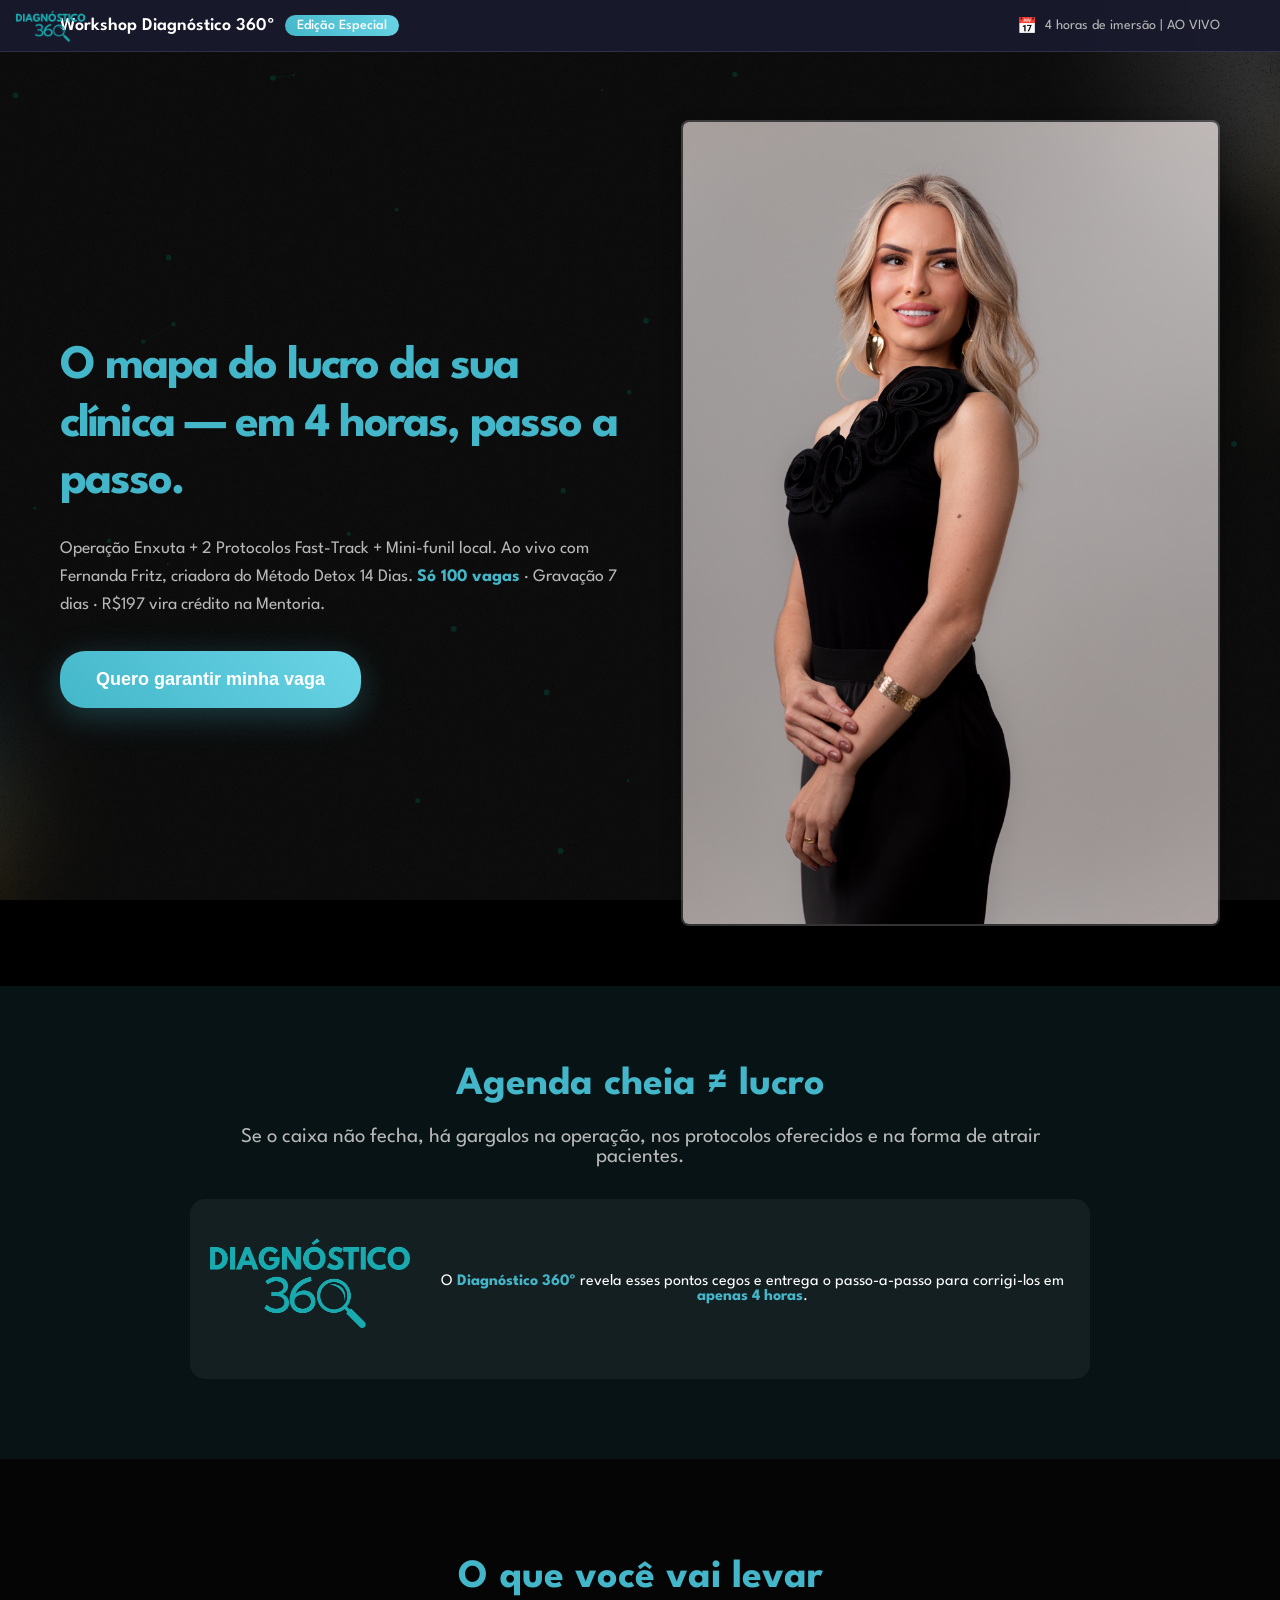
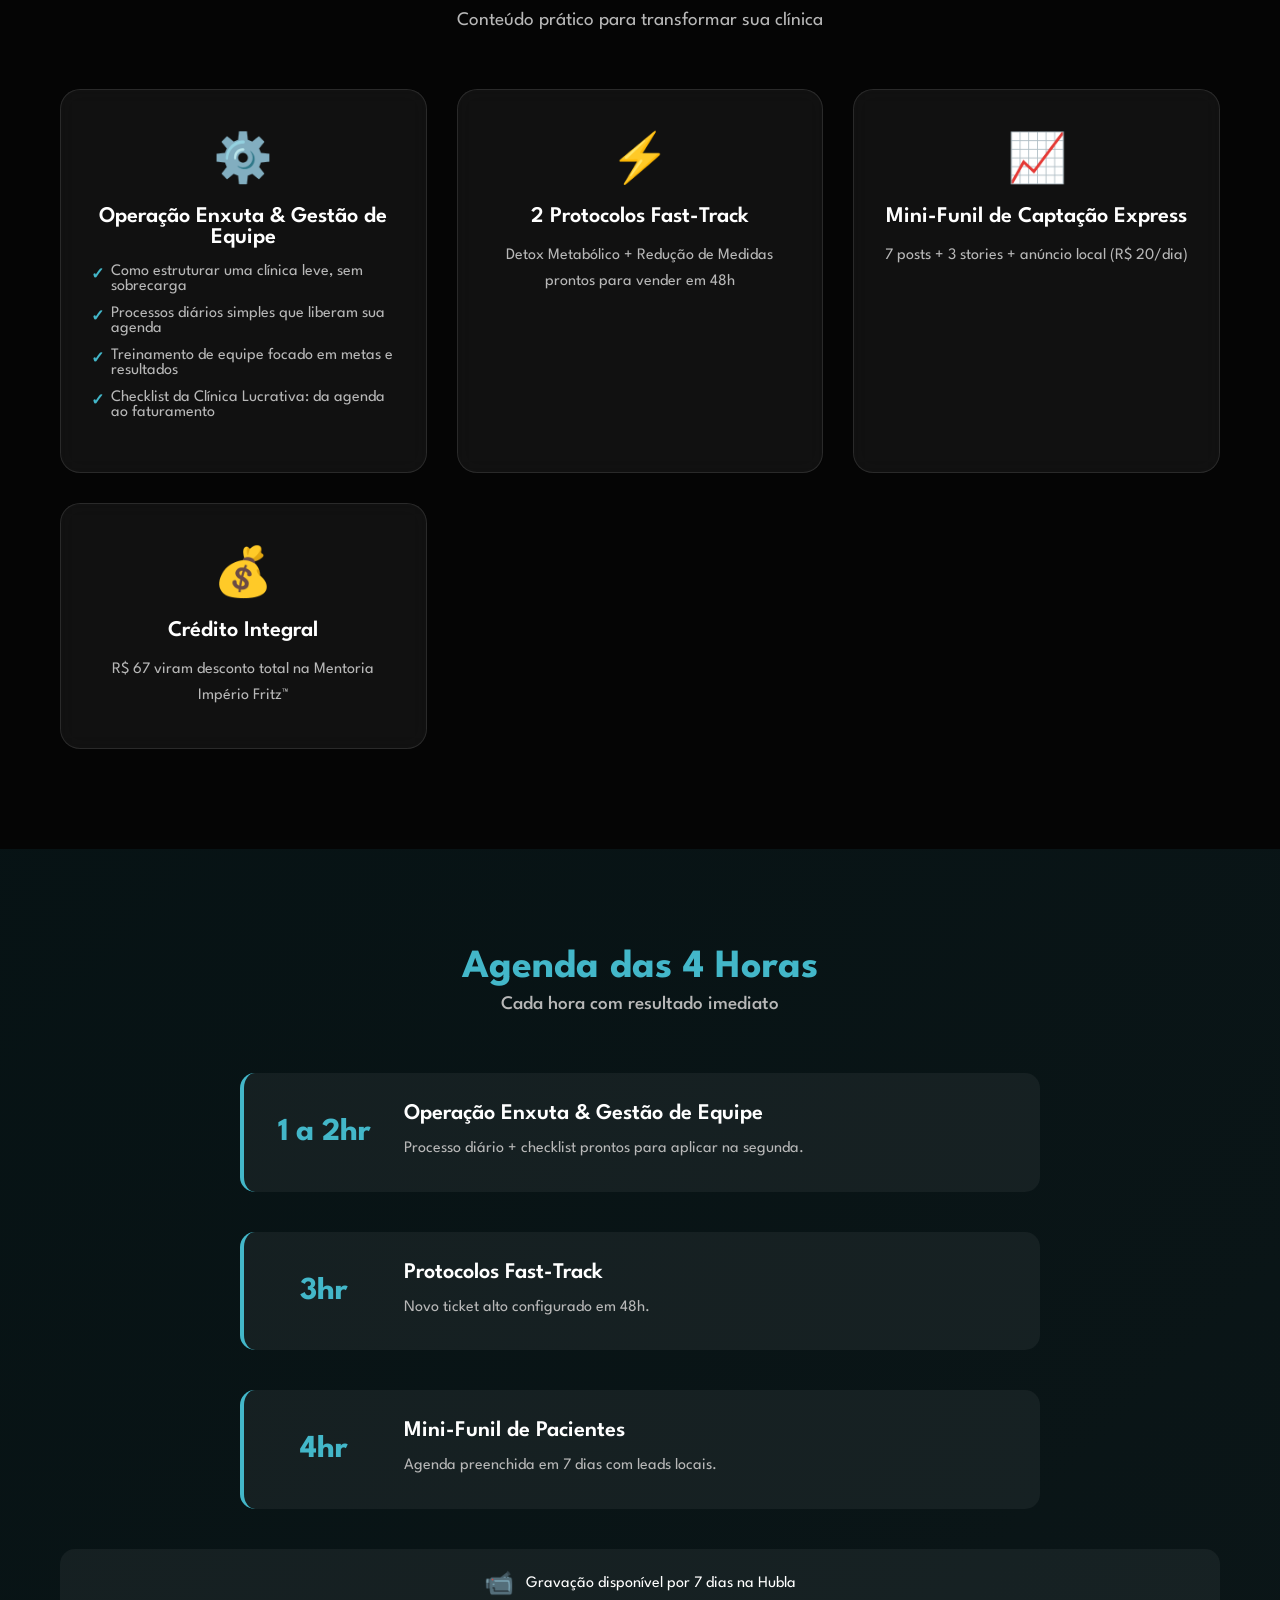
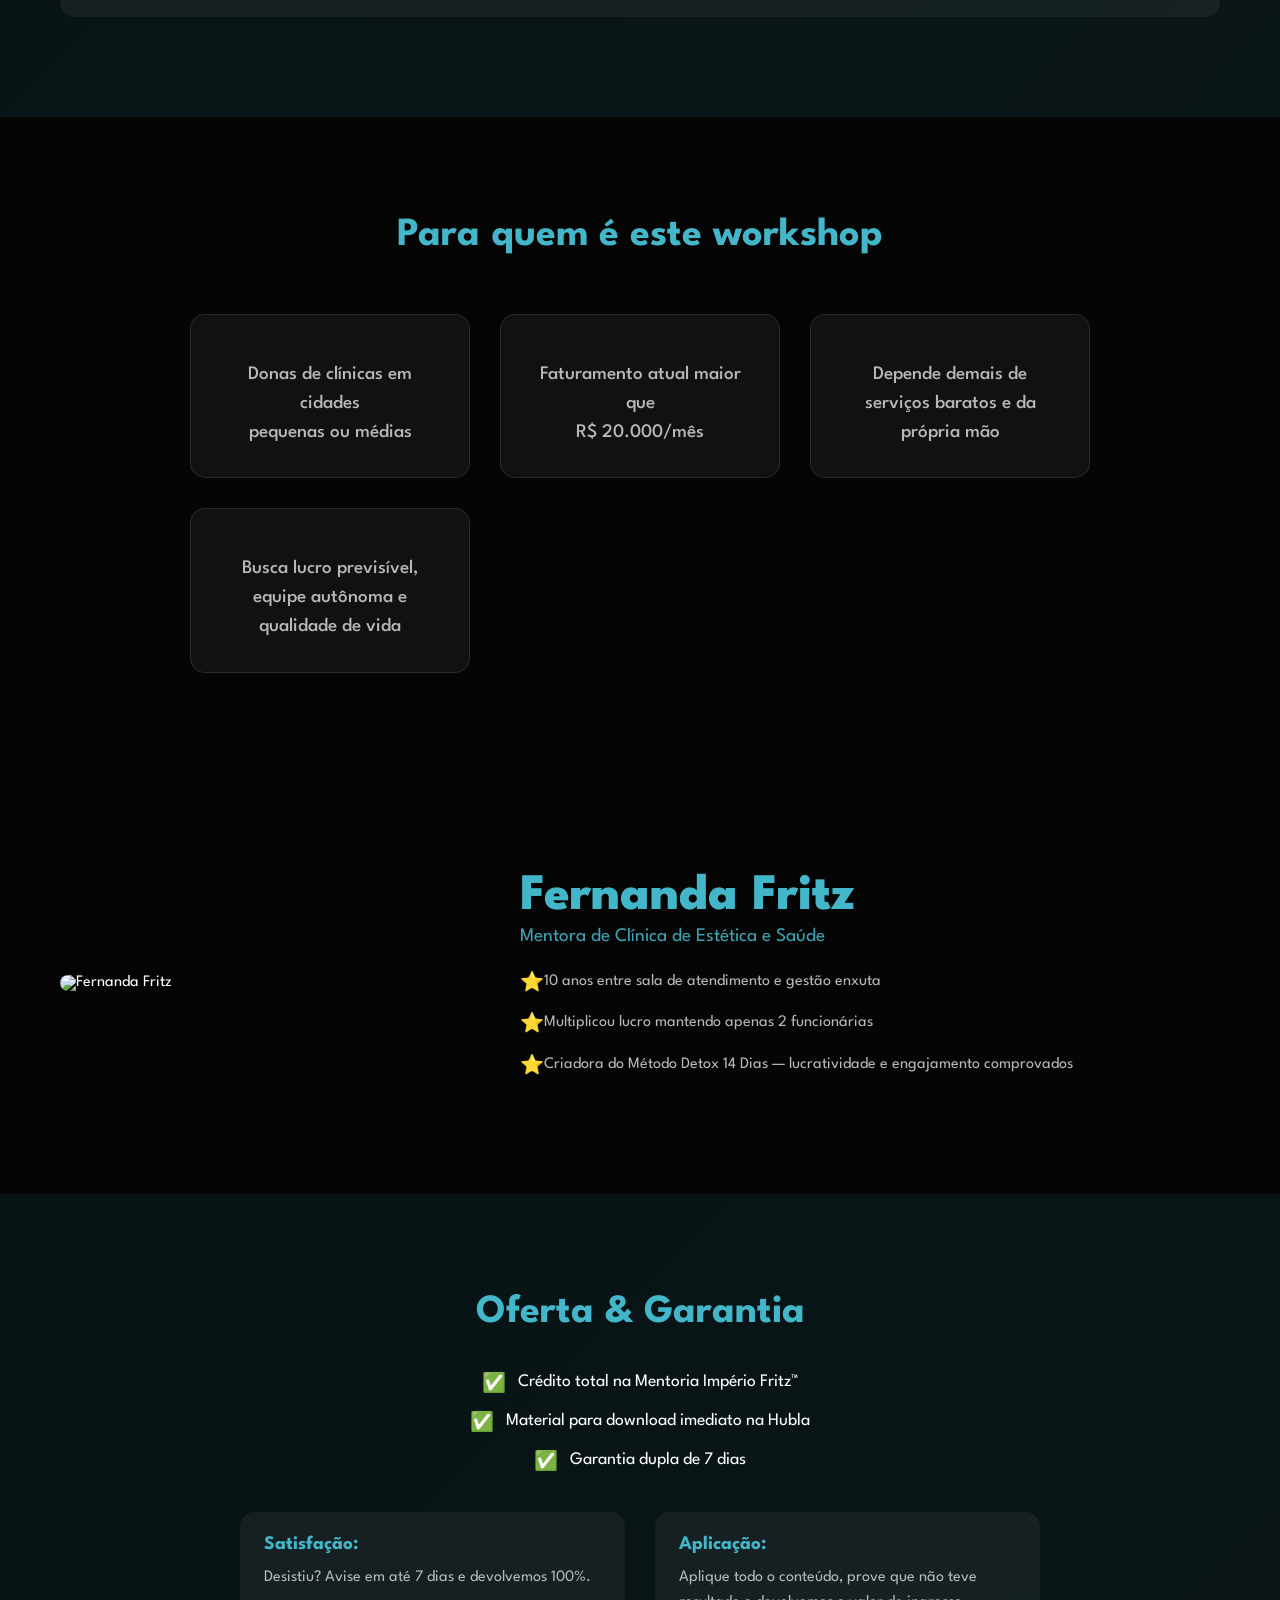
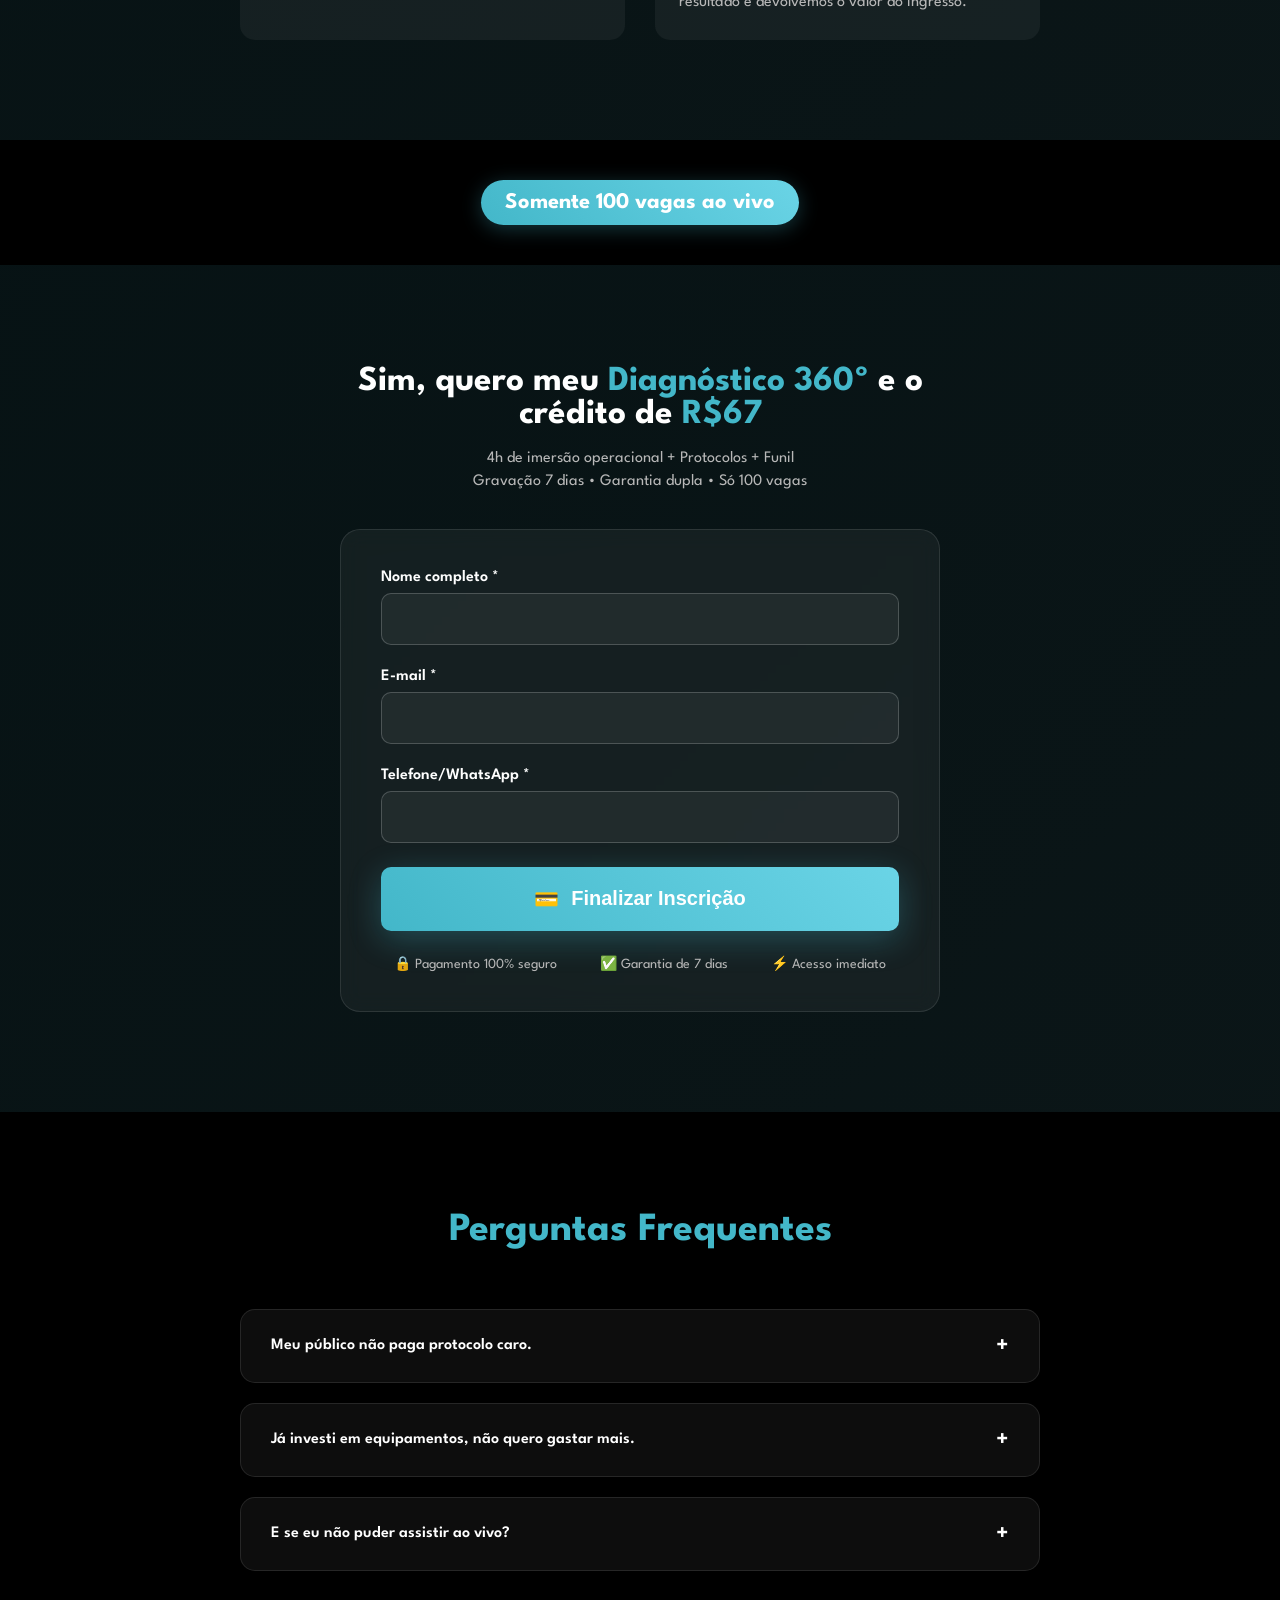
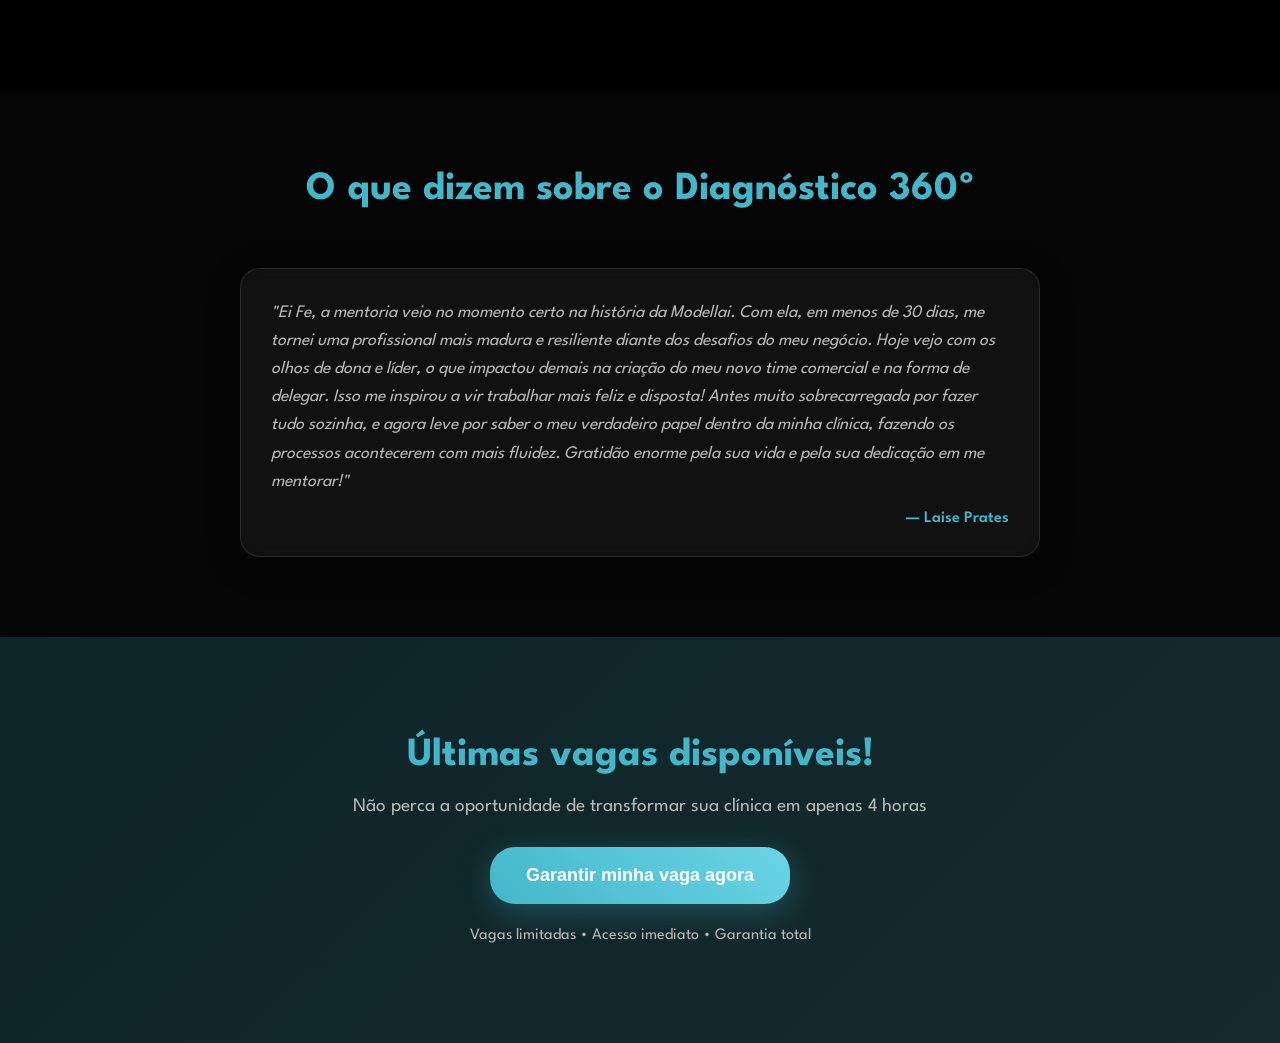
==== commit e0e819b3: "Merge pull request #2 from Guilherme-Batista23/opcao-1 atttattt" ====
--- a/index.html
+++ b/index.html
@@ -32,8 +32,8 @@
         <div class="container">
             <div class="hero-flex-wrapper">
                 <div class="hero-text fade-in-up">
-                    <h1> <span class="highlight-blue">Em 3 horas</span>, veja onde sua clínica perde lucro, instale dois Protocolos Fast-Track e ative um mini-funil de pacientes para já lotar a agenda na próxima segunda.</h1>
-                    <p class="subtitulo-principal">Operação Enxuta · Protocolos que Vendem · Captação Rápida de Pacientes — tudo AO VIVO com <span class="highlight-blue">Fernanda Fritz</span> (Esteticista, Fisioterapeuta e Biomédica, criadora do <span class="highlight-blue">Método Detox 14 Dias</span>).</p>
+                    <h1> <span class="highlight-blue">O mapa do lucro da sua clínica — em 4 horas, passo a passo.</span></h1>
+                    <p class="subtitulo-principal">Operação Enxuta + 2 Protocolos Fast-Track + Mini-funil local. Ao vivo com Fernanda Fritz, criadora do Método Detox 14 Dias. <span class="highlight-blue">Só 100 vagas</span> · Gravação 7 dias · R$197 vira crédito na Mentoria.</p>
                     <div class="price-highlight">
                         <span class="price">R$ 67</span>
                         <span class="credit-info">100% em crédito na Mentoria Império Fritz™</span>
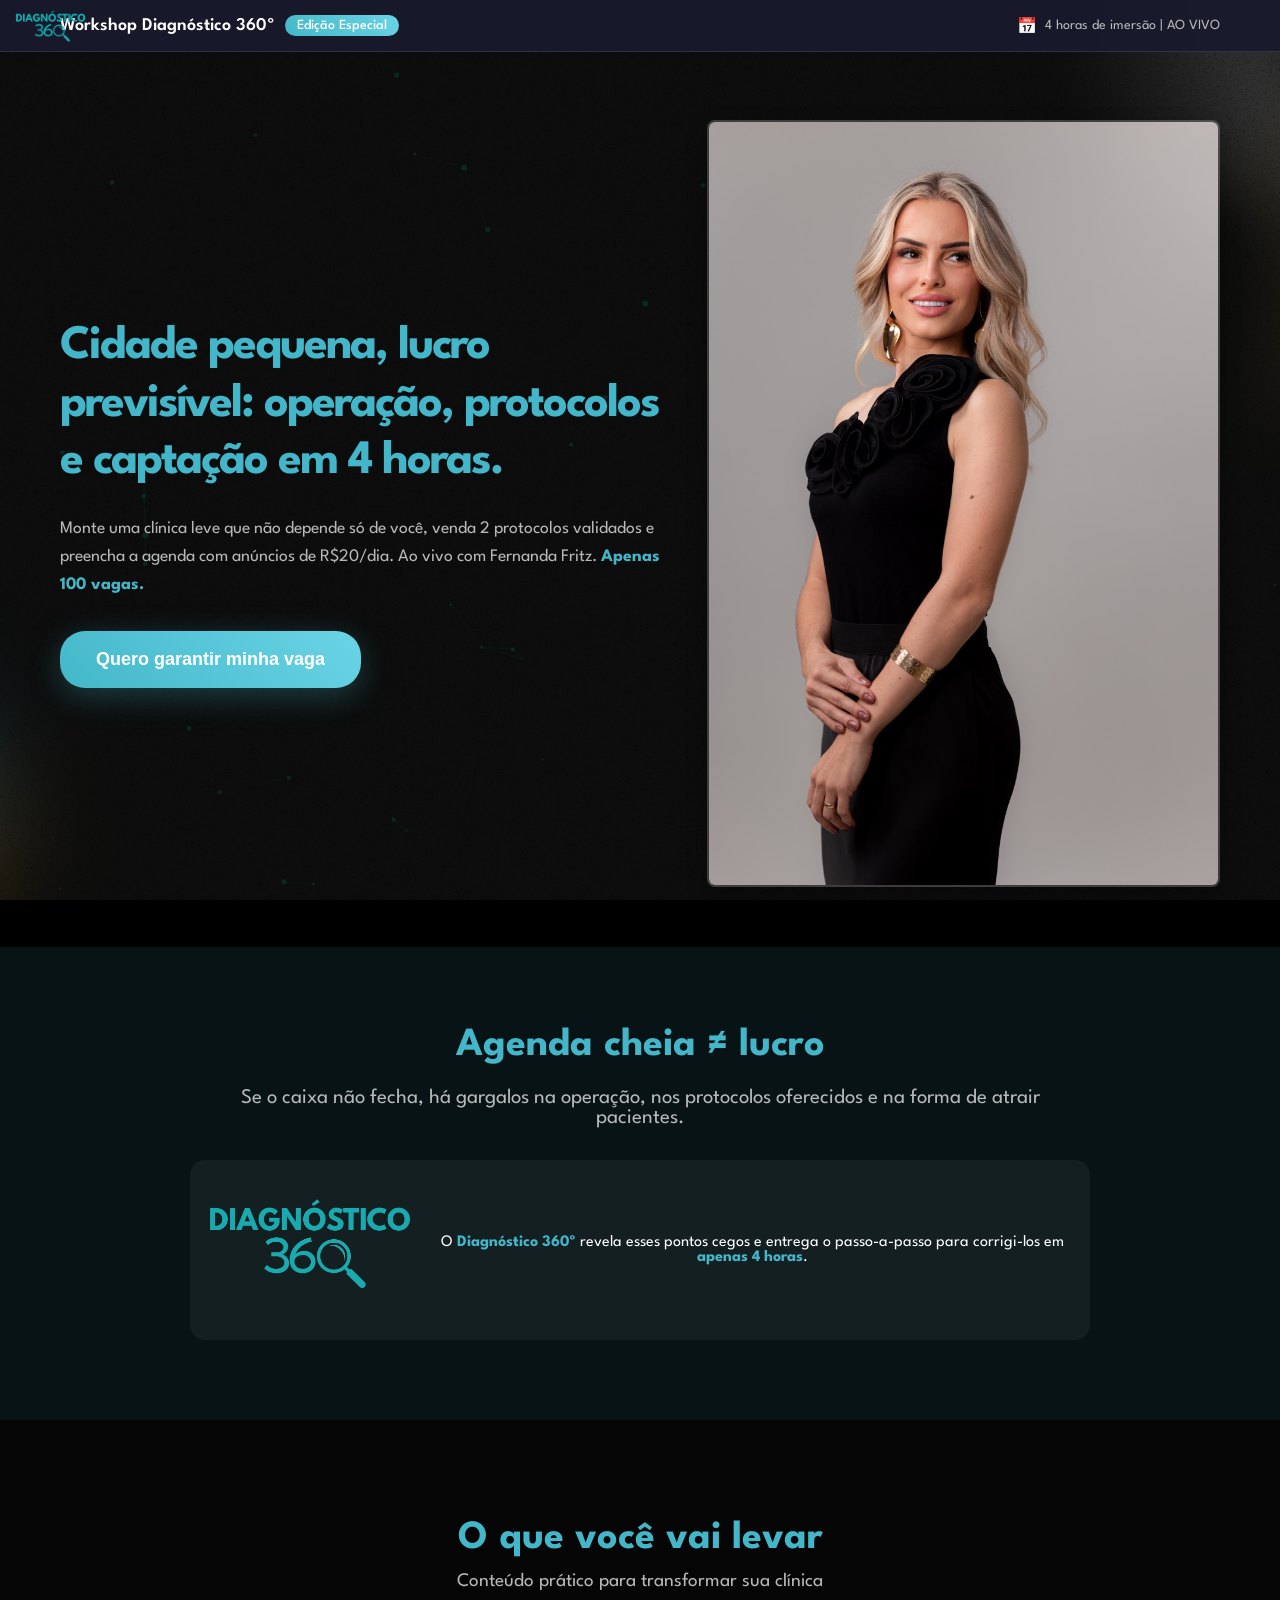
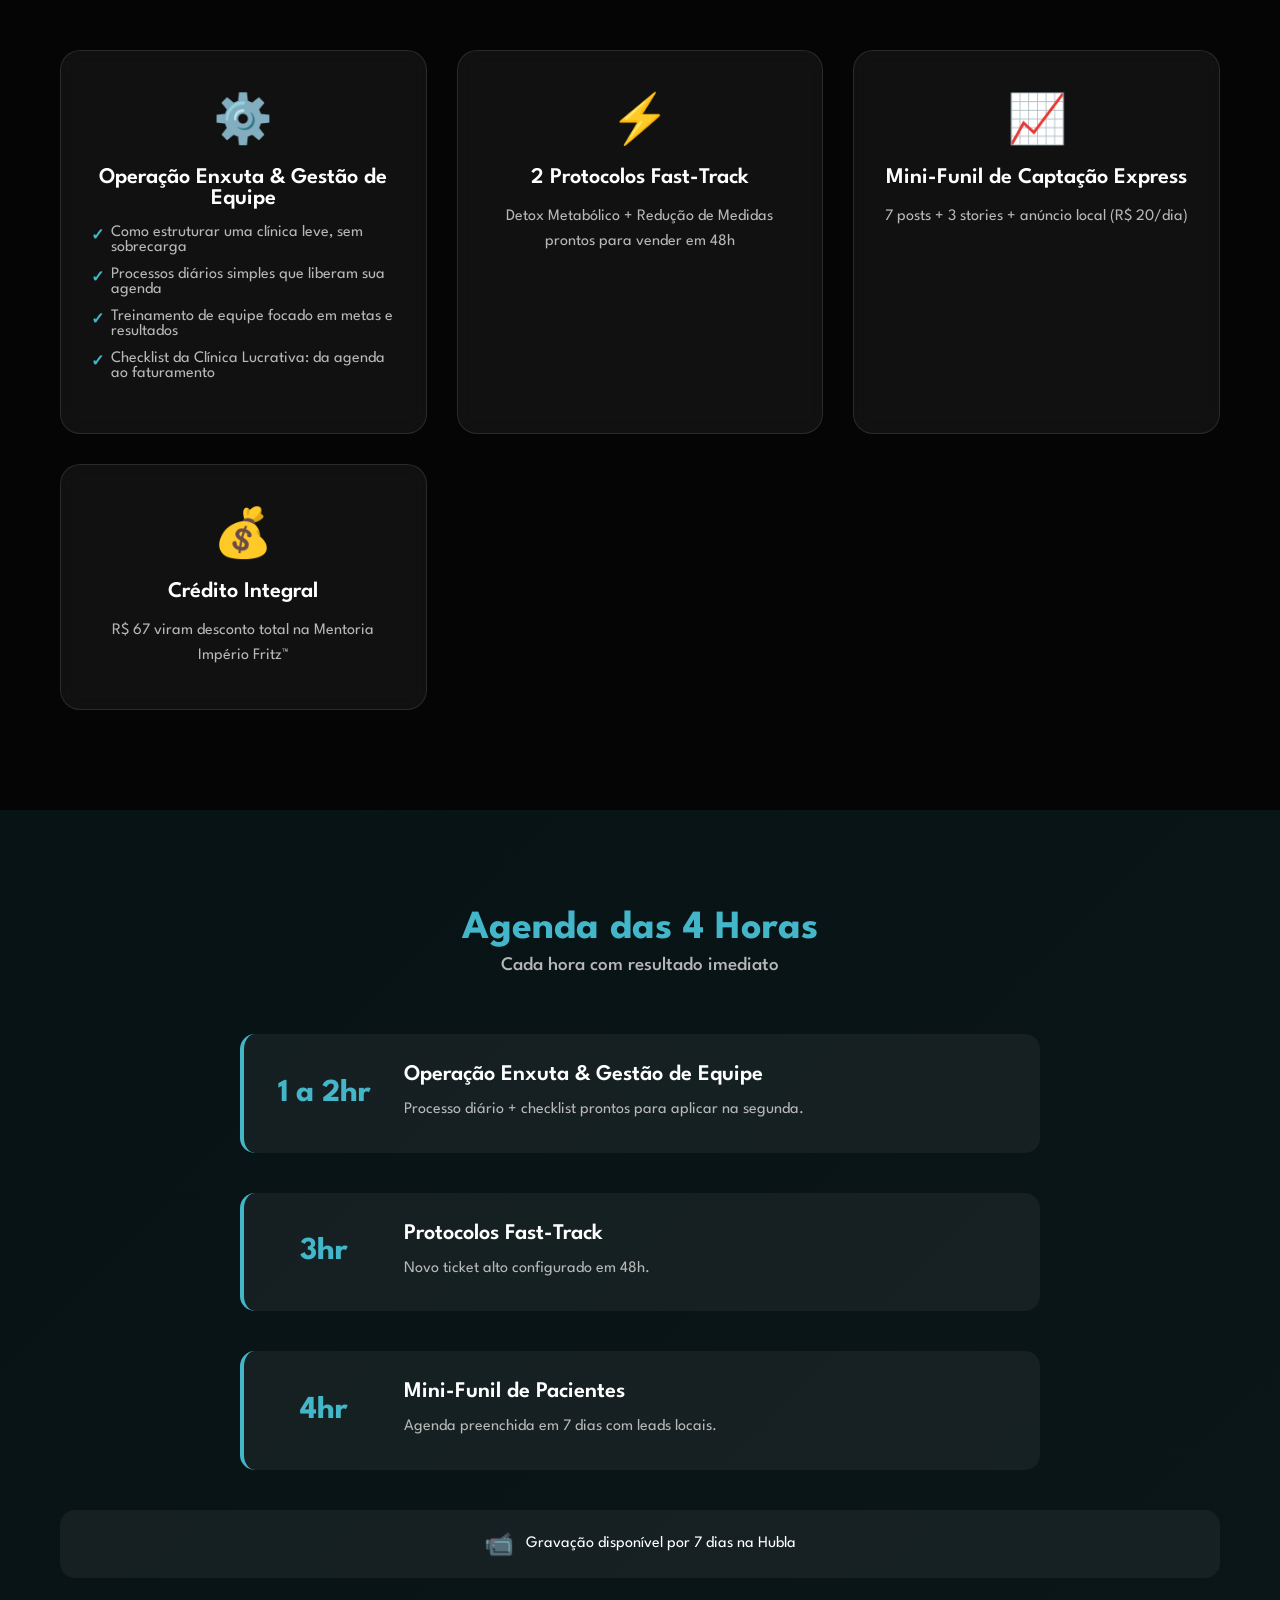
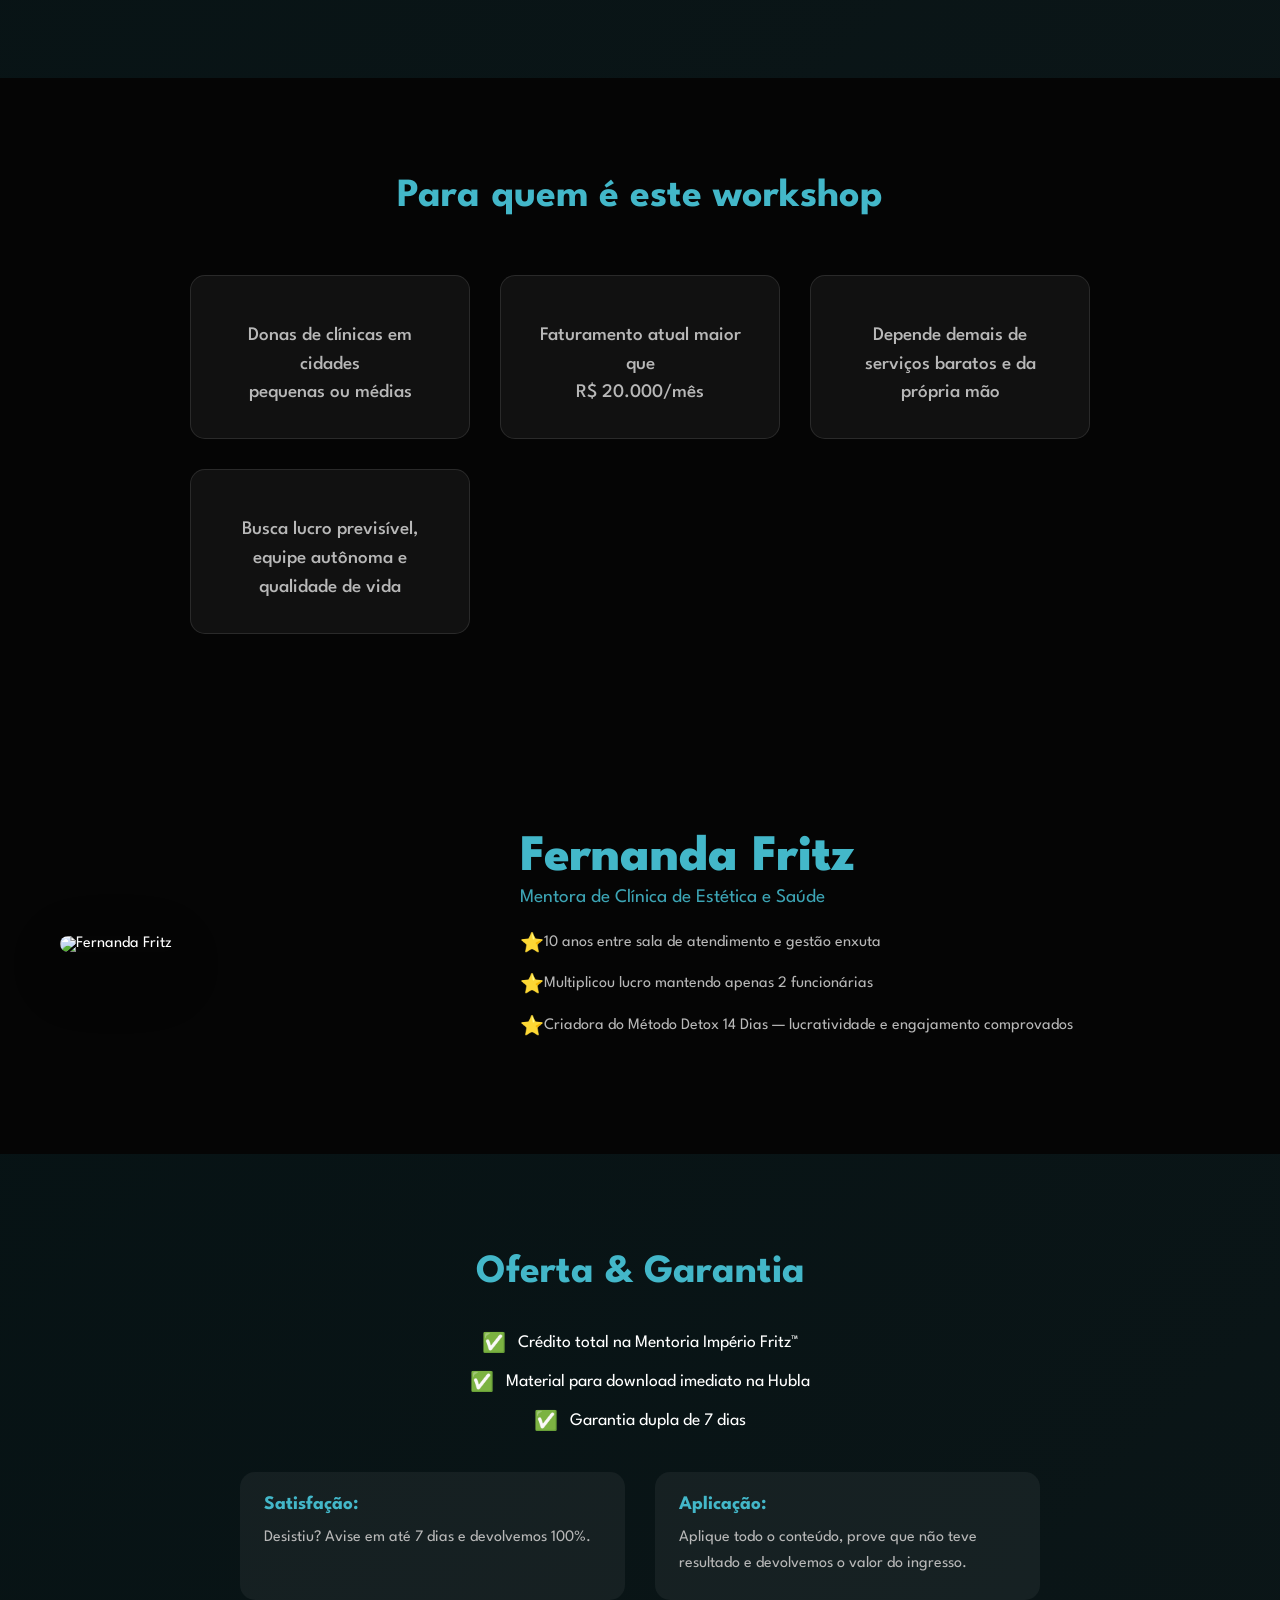
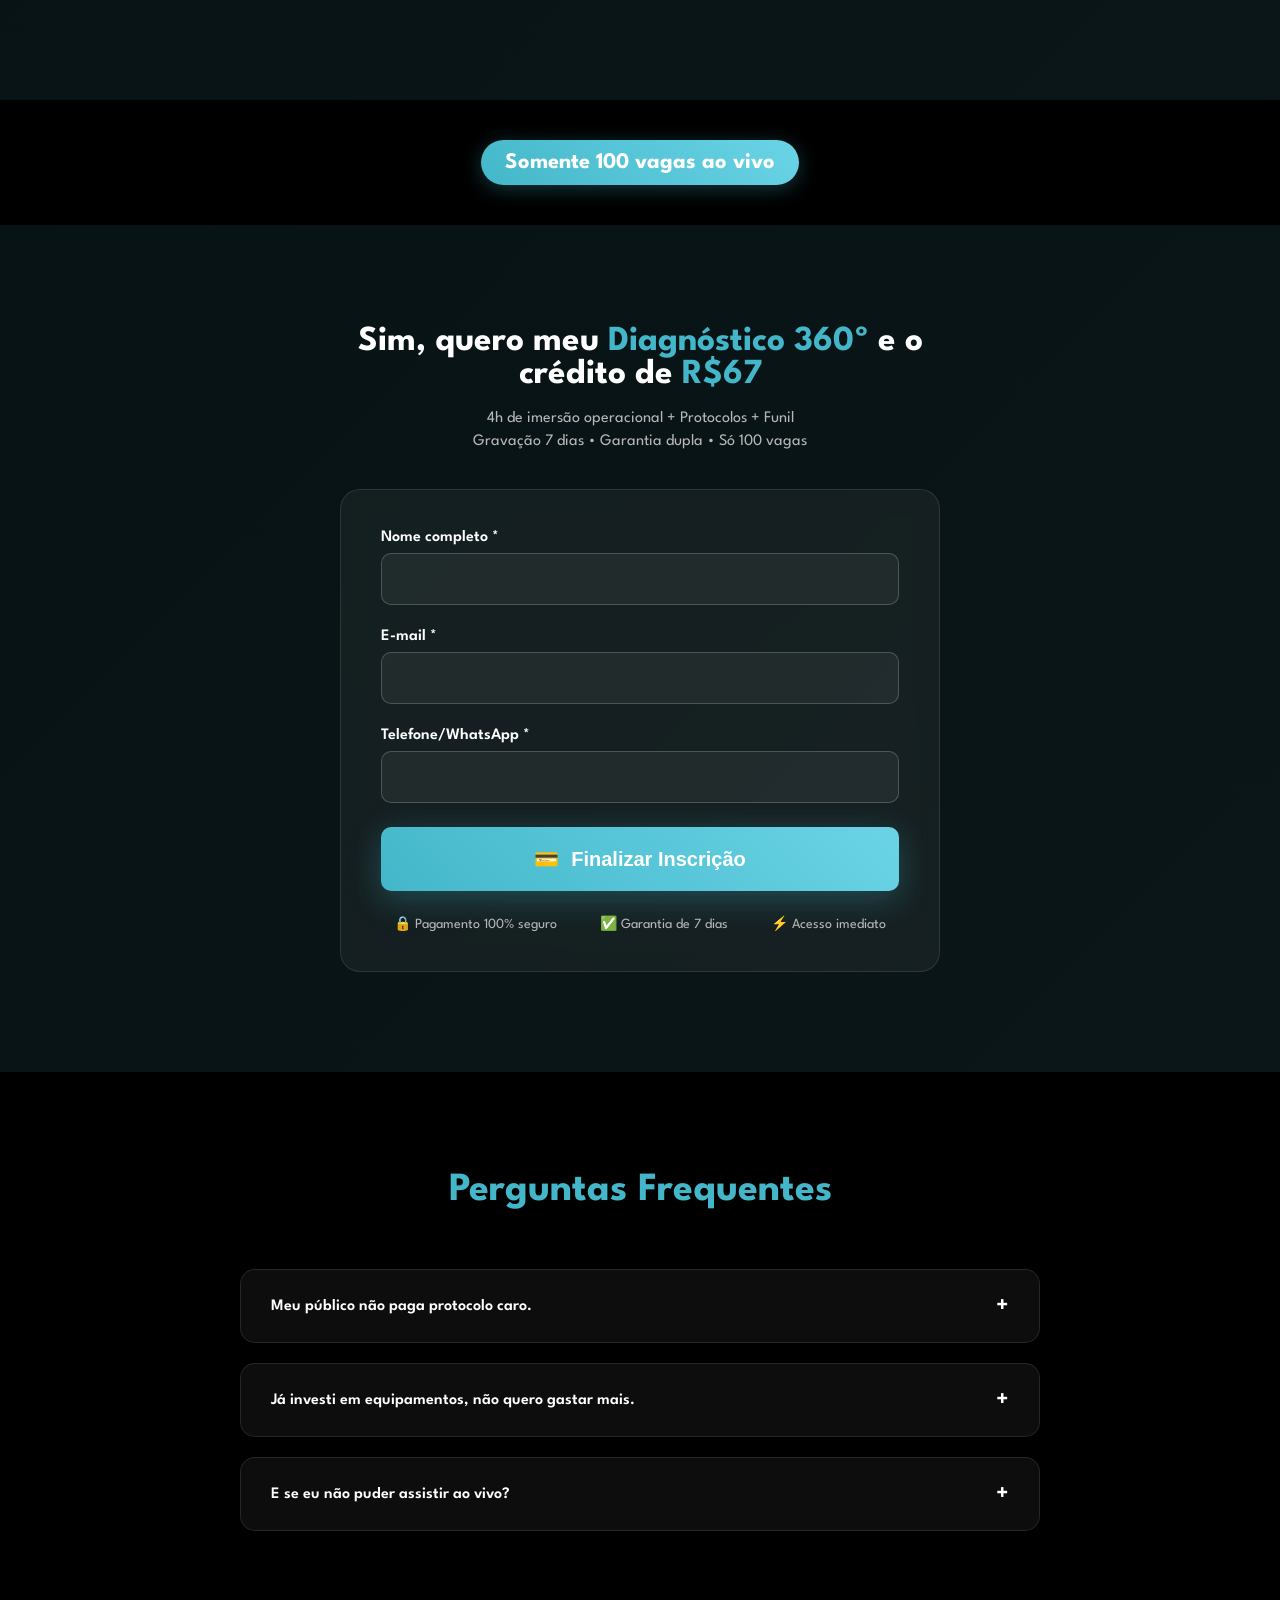
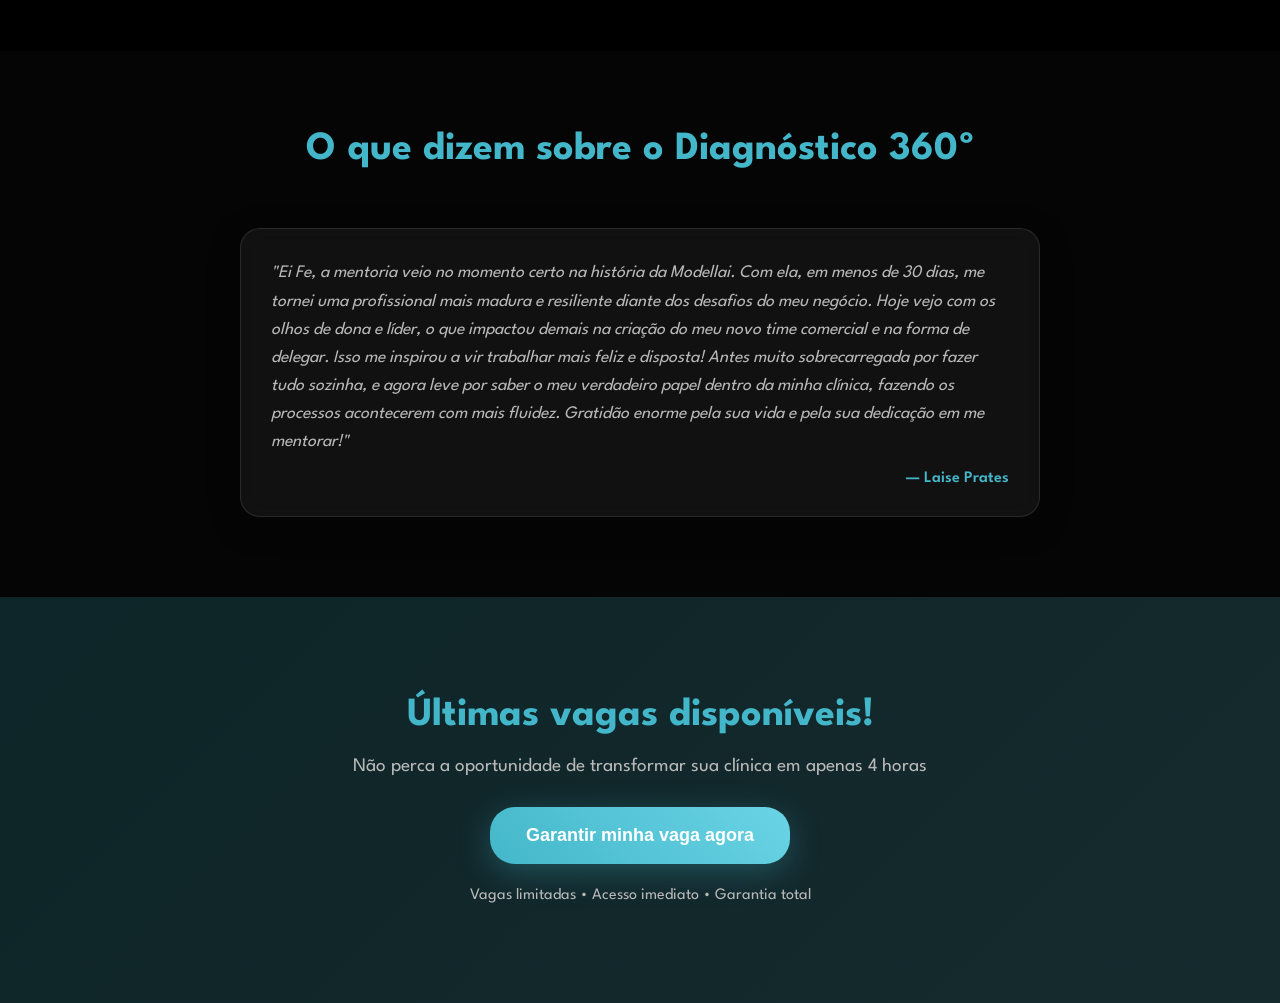
==== commit 3a255db8: "attbranch2" ====
--- a/index.html
+++ b/index.html
@@ -32,8 +32,8 @@
         <div class="container">
             <div class="hero-flex-wrapper">
                 <div class="hero-text fade-in-up">
-                    <h1> <span class="highlight-blue">O mapa do lucro da sua clínica — em 4 horas, passo a passo.</span></h1>
-                    <p class="subtitulo-principal">Operação Enxuta + 2 Protocolos Fast-Track + Mini-funil local. Ao vivo com Fernanda Fritz, criadora do Método Detox 14 Dias. <span class="highlight-blue">Só 100 vagas</span> · Gravação 7 dias · R$197 vira crédito na Mentoria.</p>
+                    <h1> <span class="highlight-blue">Cidade pequena, lucro previsível: operação, protocolos e captação em 4 horas.</span></h1>
+                    <p class="subtitulo-principal">Monte uma clínica leve que não depende só de você, venda 2 protocolos validados e preencha a agenda com anúncios de R$20/dia. Ao vivo com Fernanda Fritz. <span class="highlight-blue">Apenas 100 vagas<span>.</p>
                     <div class="price-highlight">
                         <span class="price">R$ 67</span>
                         <span class="credit-info">100% em crédito na Mentoria Império Fritz™</span>
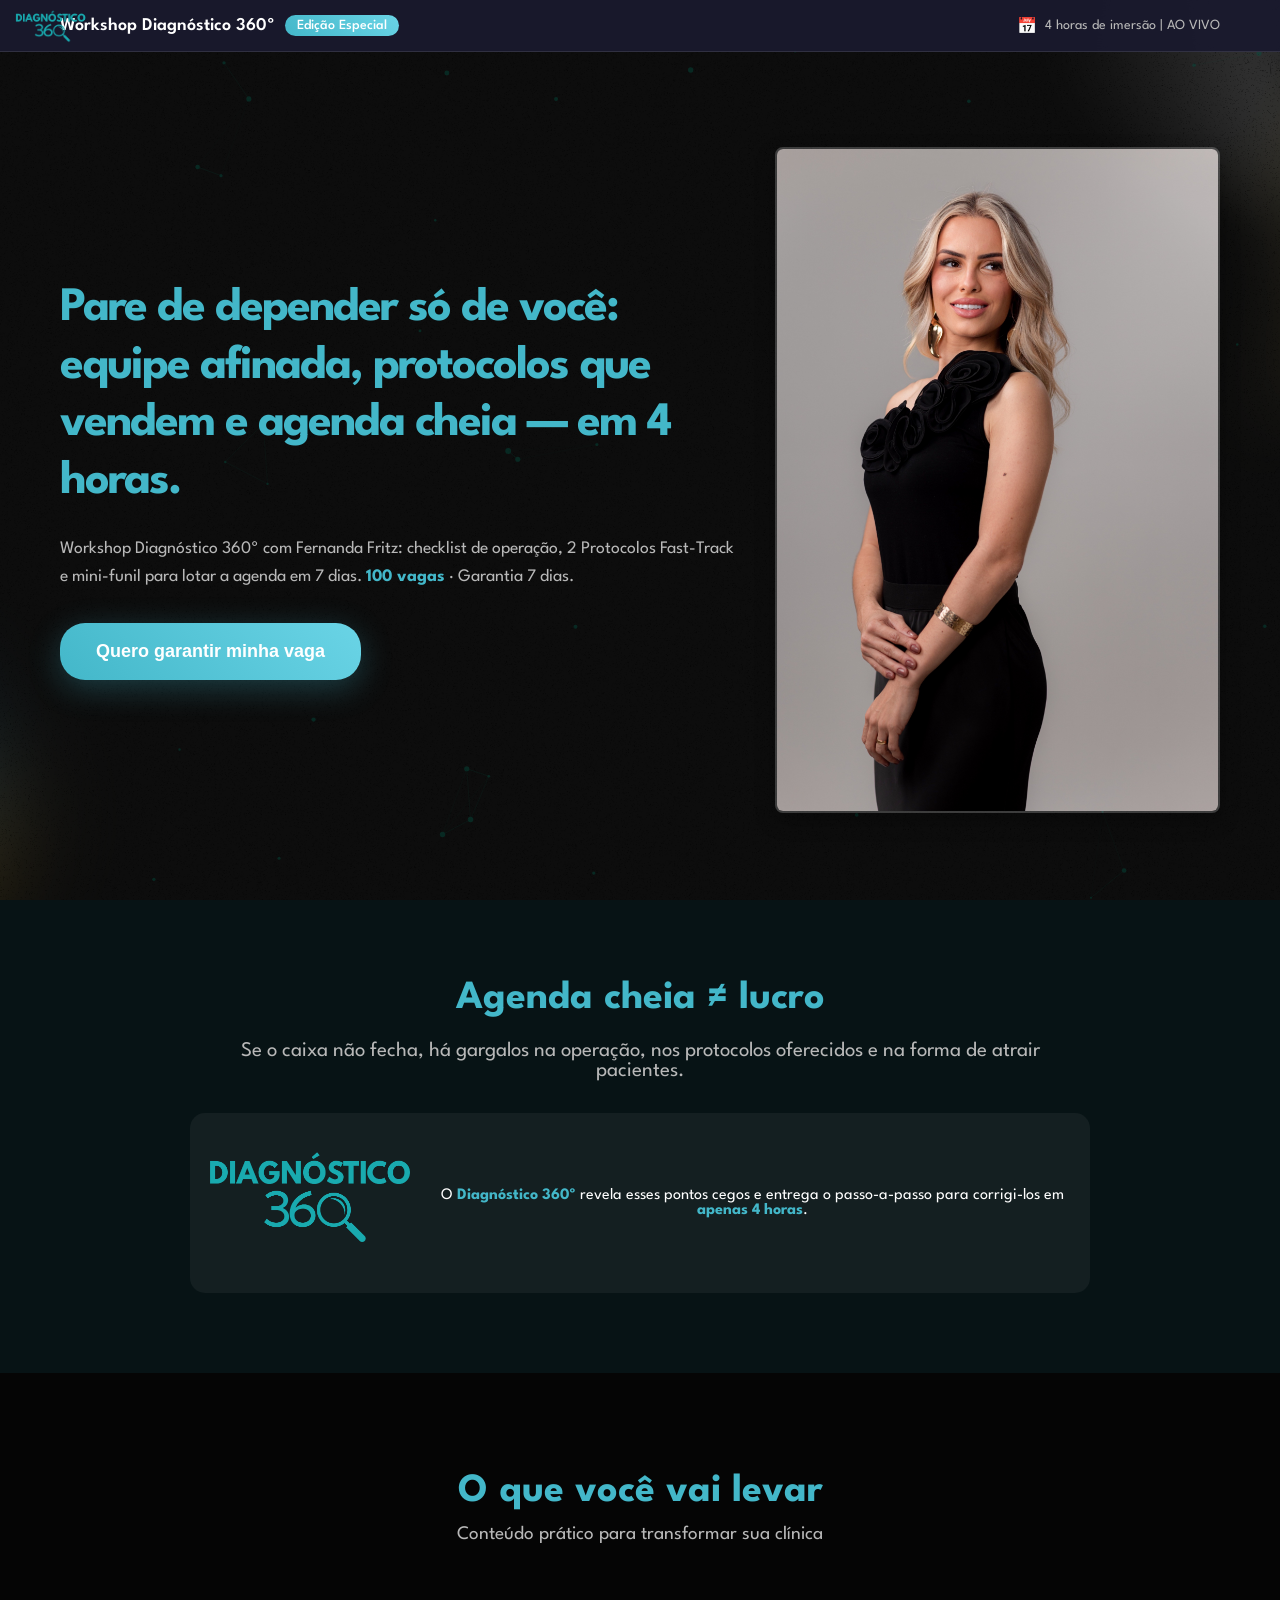
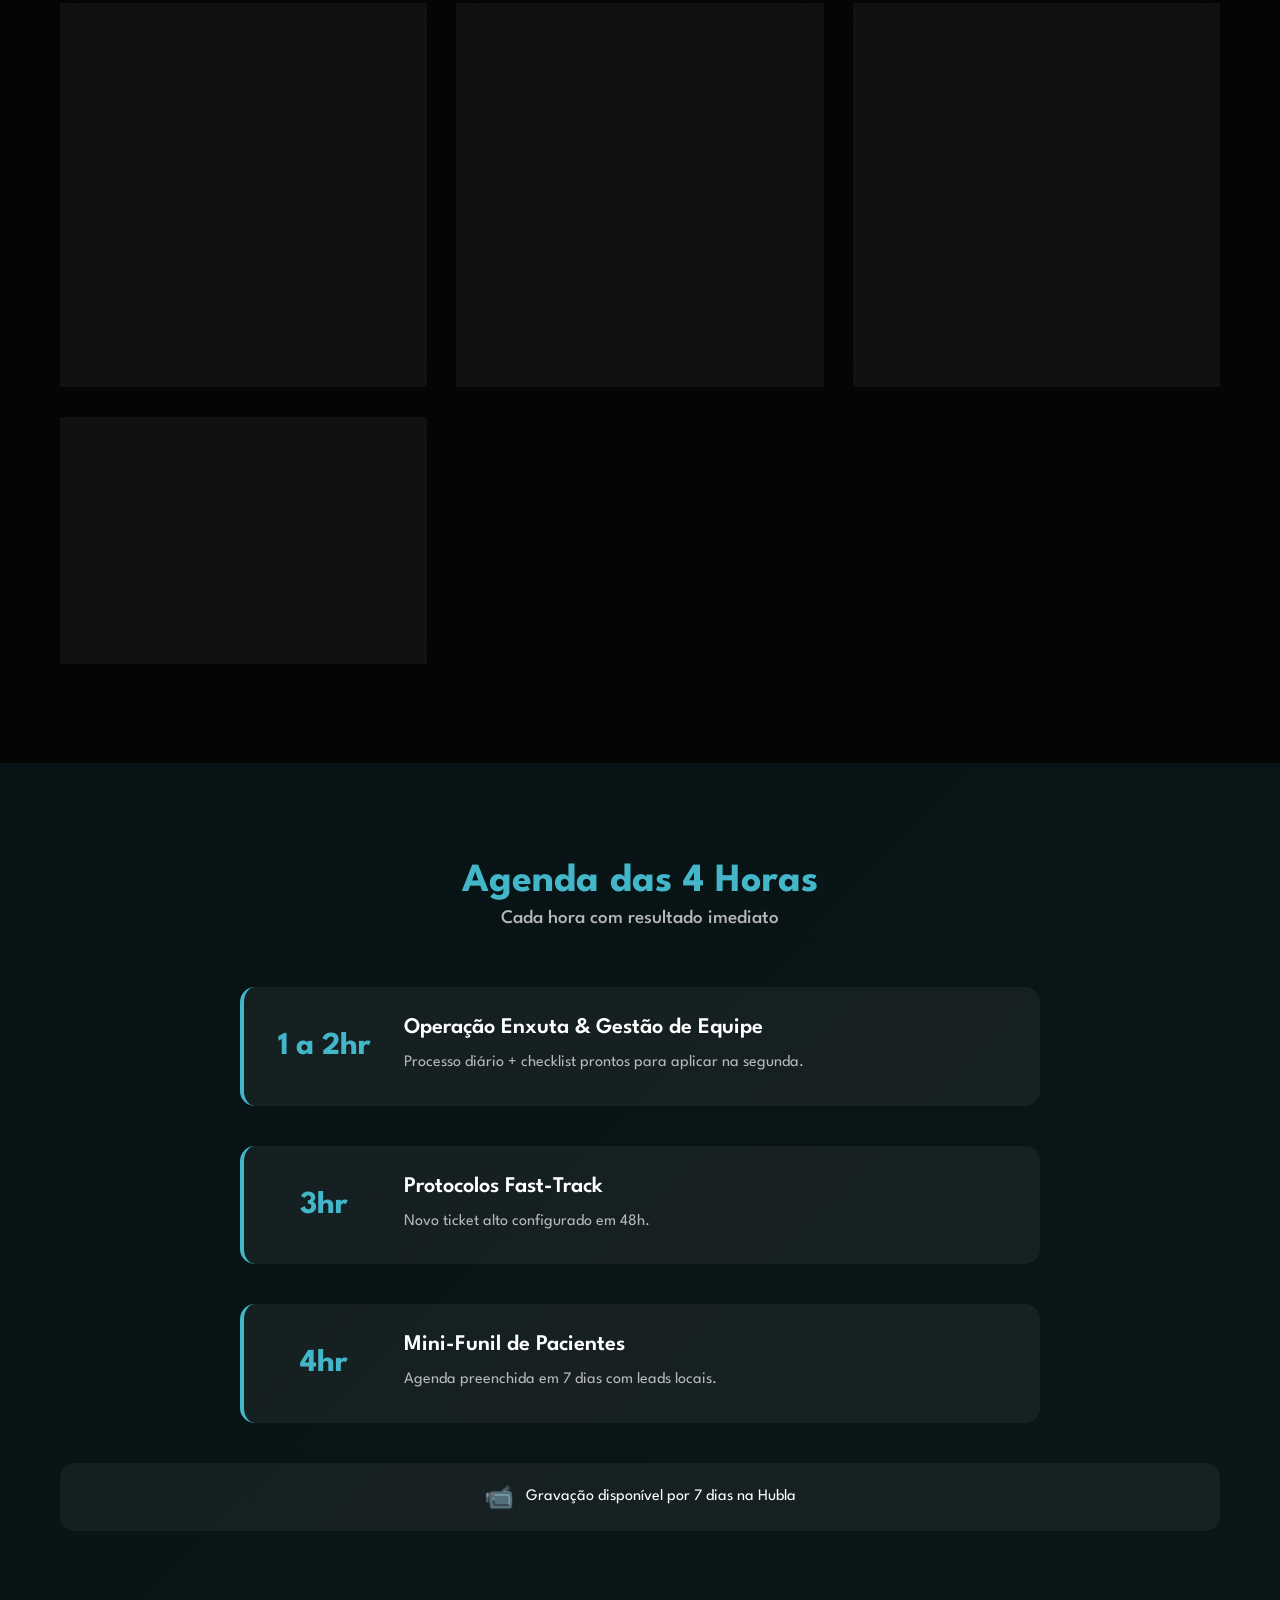
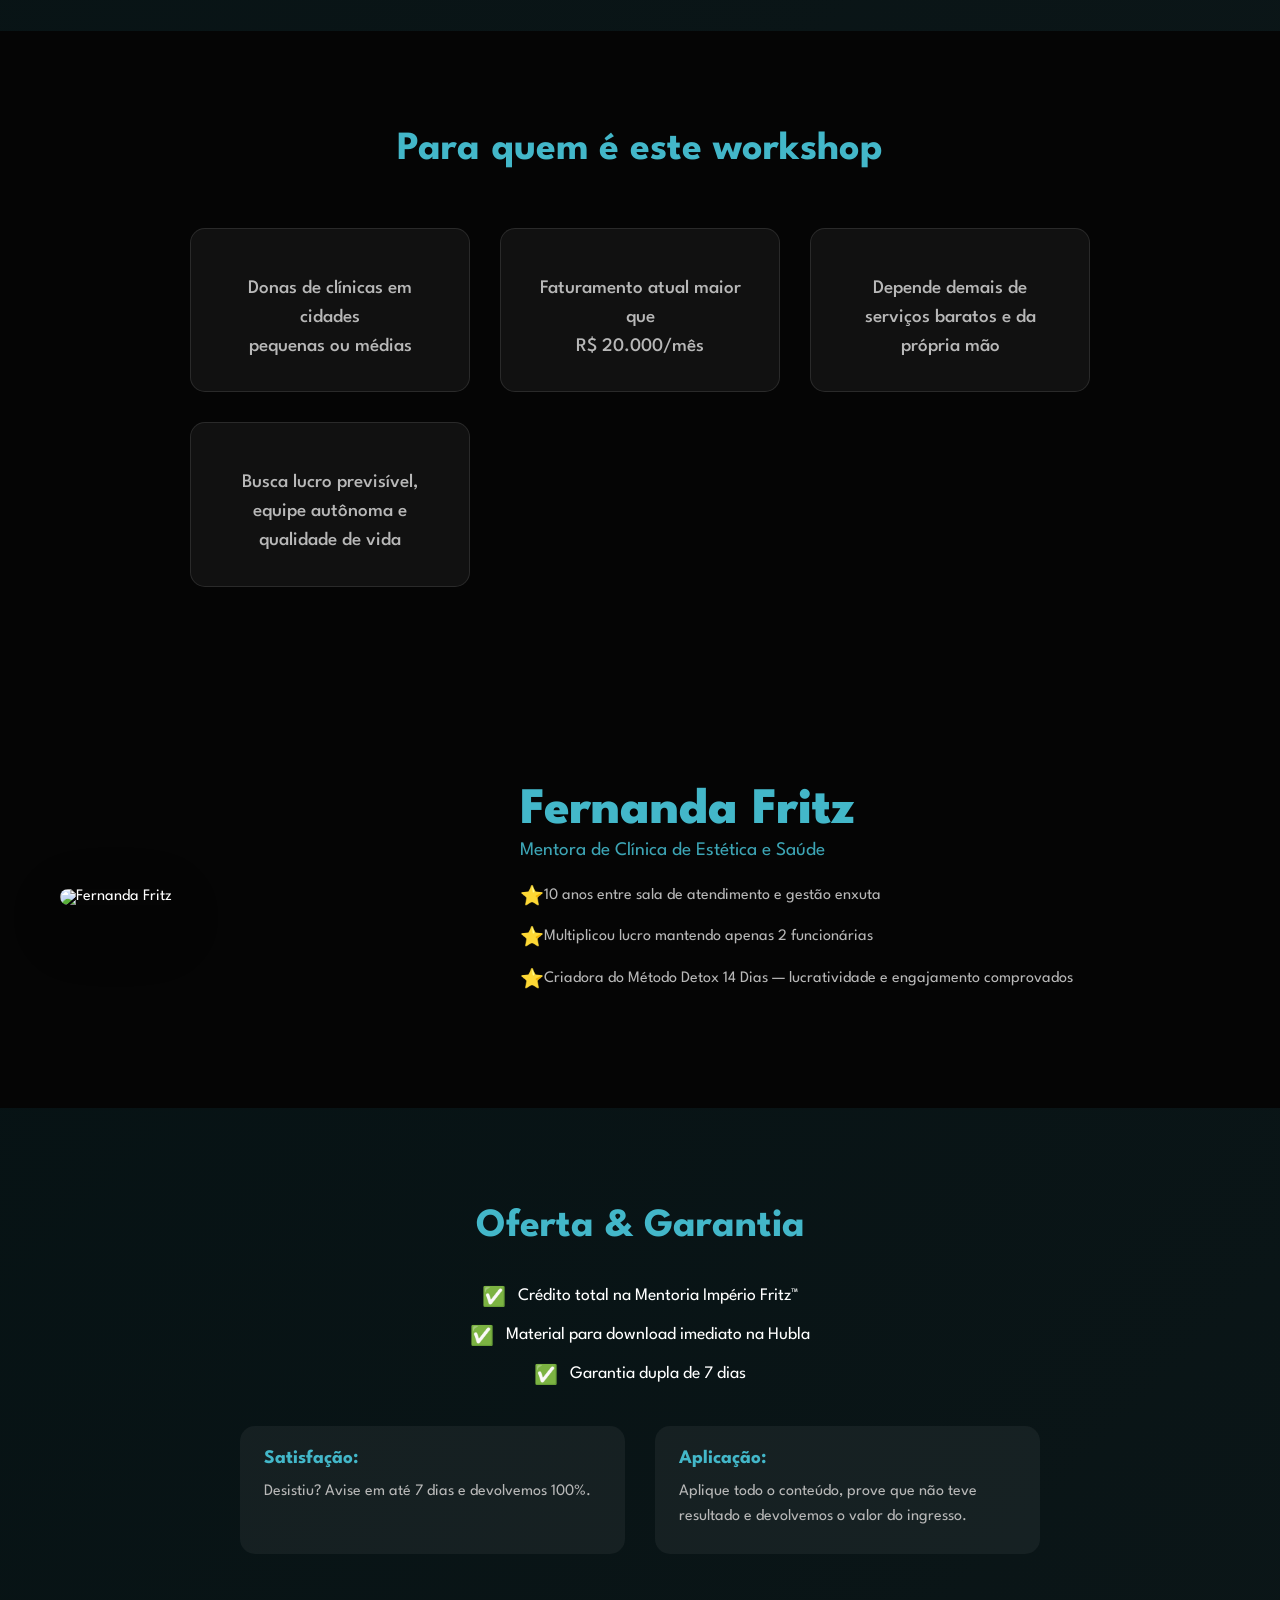
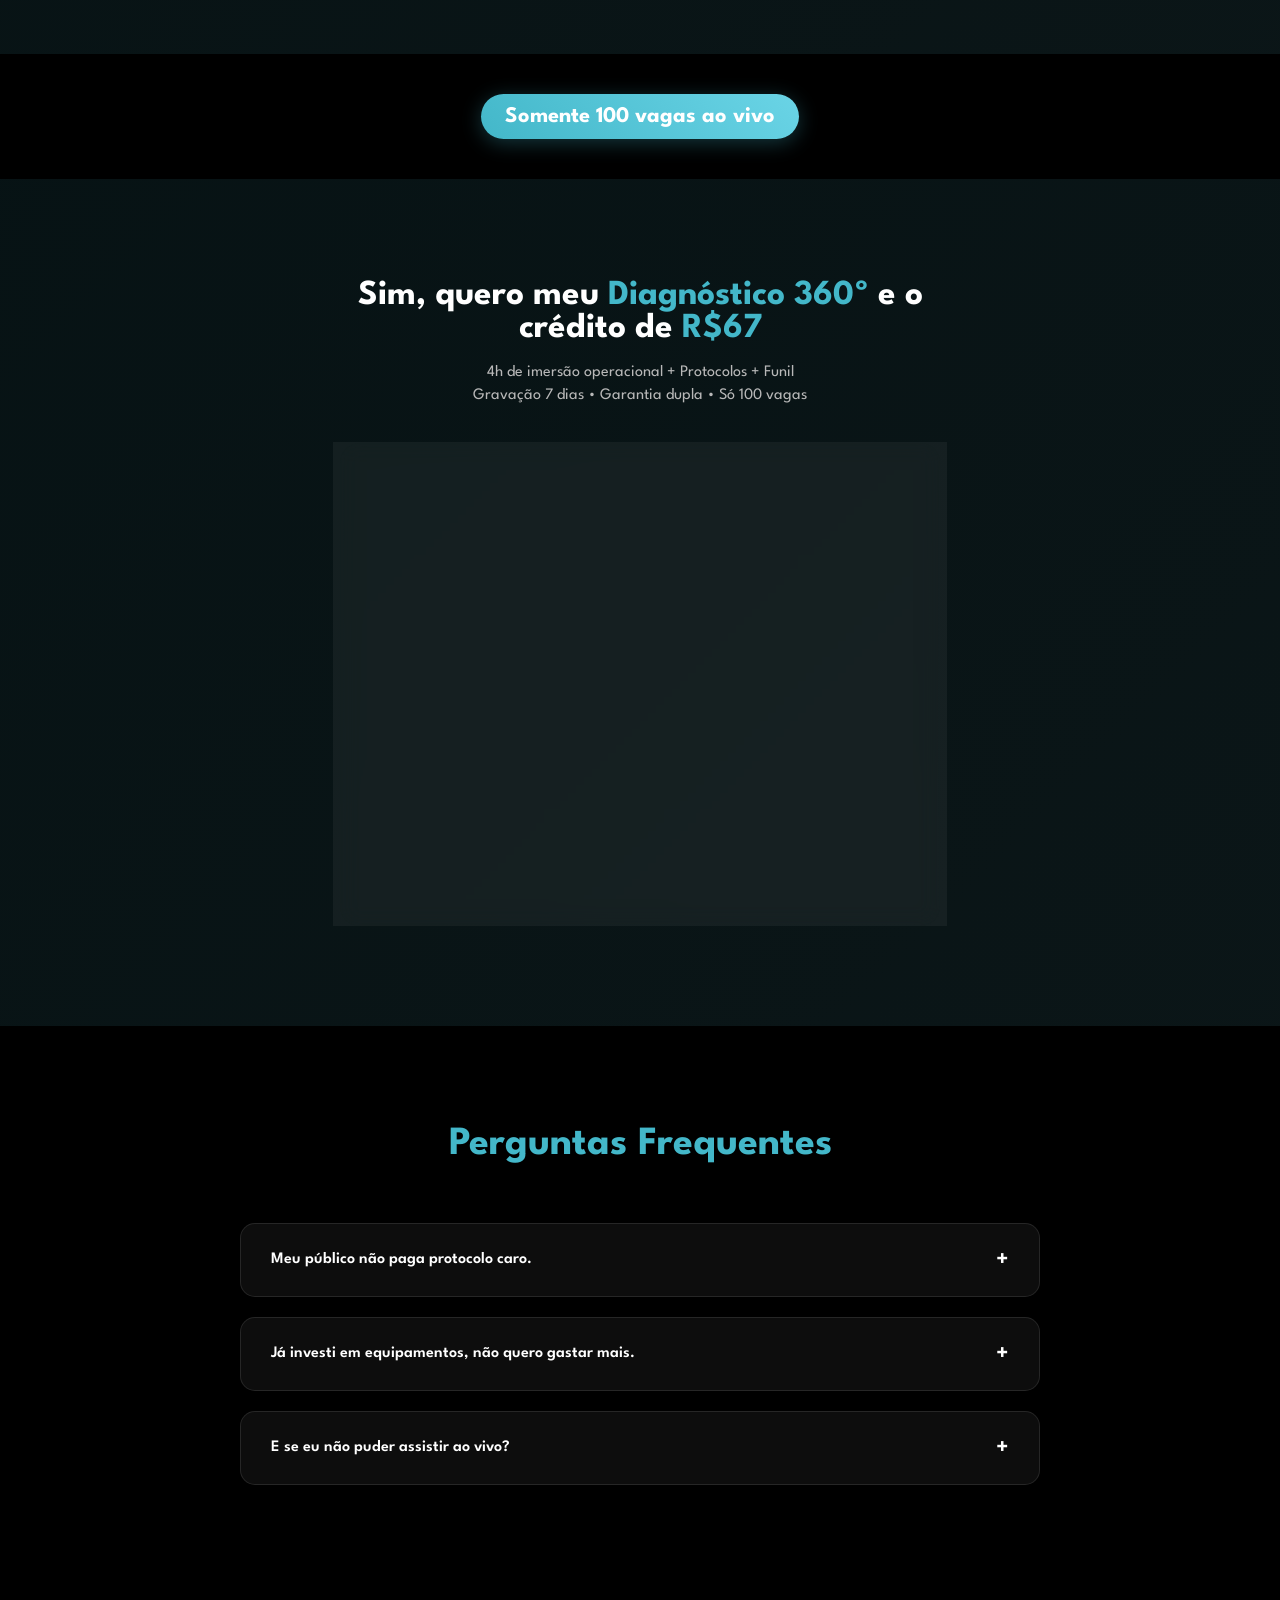
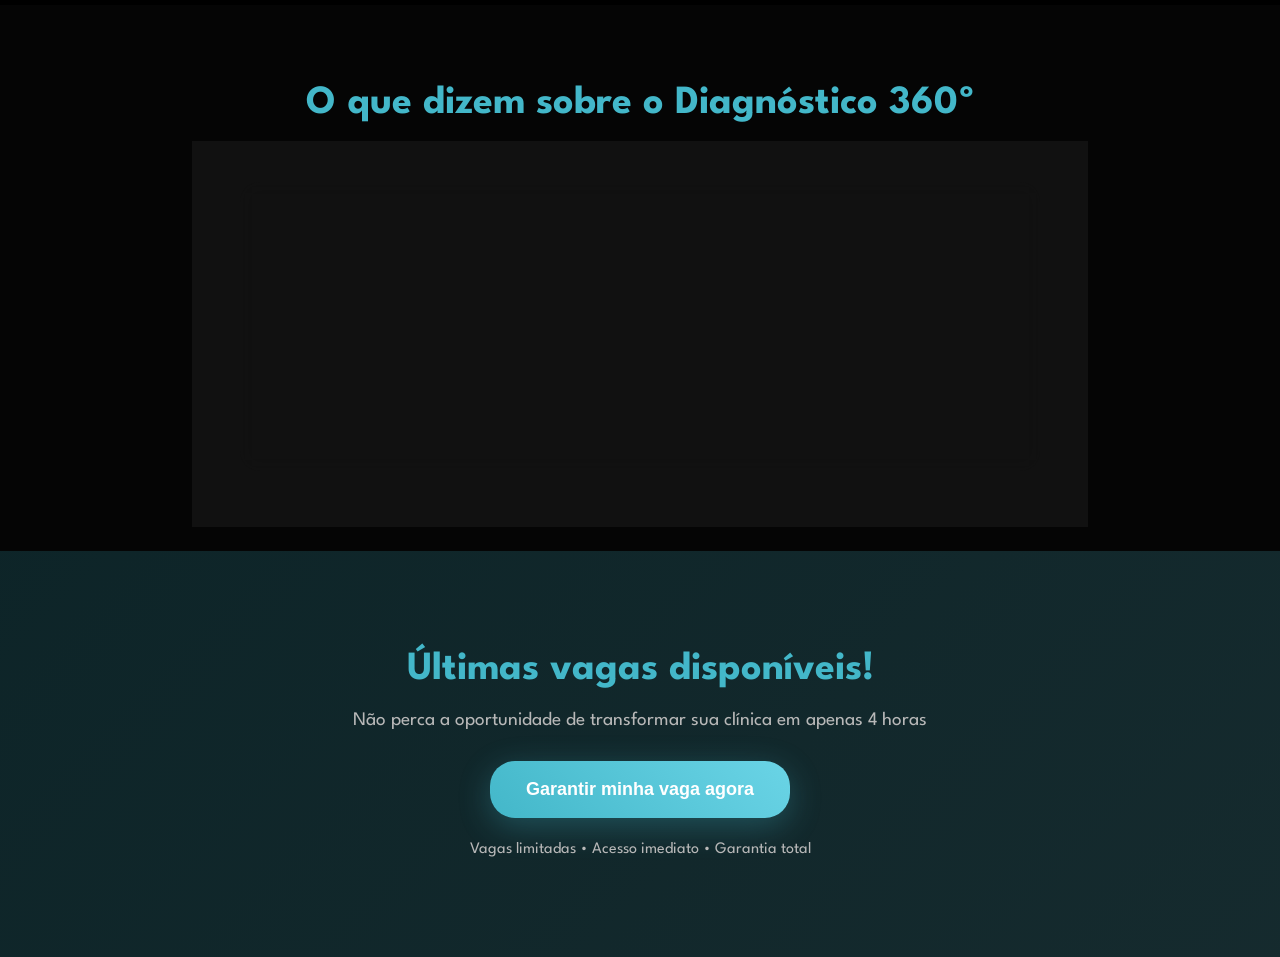
==== commit 64dfadea: "attopcao3" ====
--- a/index.html
+++ b/index.html
@@ -32,8 +32,9 @@
         <div class="container">
             <div class="hero-flex-wrapper">
                 <div class="hero-text fade-in-up">
-                    <h1> <span class="highlight-blue">Cidade pequena, lucro previsível: operação, protocolos e captação em 4 horas.</span></h1>
-                    <p class="subtitulo-principal">Monte uma clínica leve que não depende só de você, venda 2 protocolos validados e preencha a agenda com anúncios de R$20/dia. Ao vivo com Fernanda Fritz. <span class="highlight-blue">Apenas 100 vagas<span>.</p>
+                    <h1> <span class="highlight-blue">Pare de depender só de você: equipe afinada, protocolos que vendem e agenda cheia — em 4 horas.</span></h1>
+                    <p class="subtitulo-principal">Workshop Diagnóstico 360º com Fernanda Fritz: checklist de operação, 2 Protocolos Fast-Track e mini-funil para lotar a agenda em 7 dias. <span class="highlight-blue">100 vagas</span> · Garantia 7 dias.
+</p>
                     <div class="price-highlight">
                         <span class="price">R$ 67</span>
                         <span class="credit-info">100% em crédito na Mentoria Império Fritz™</span>
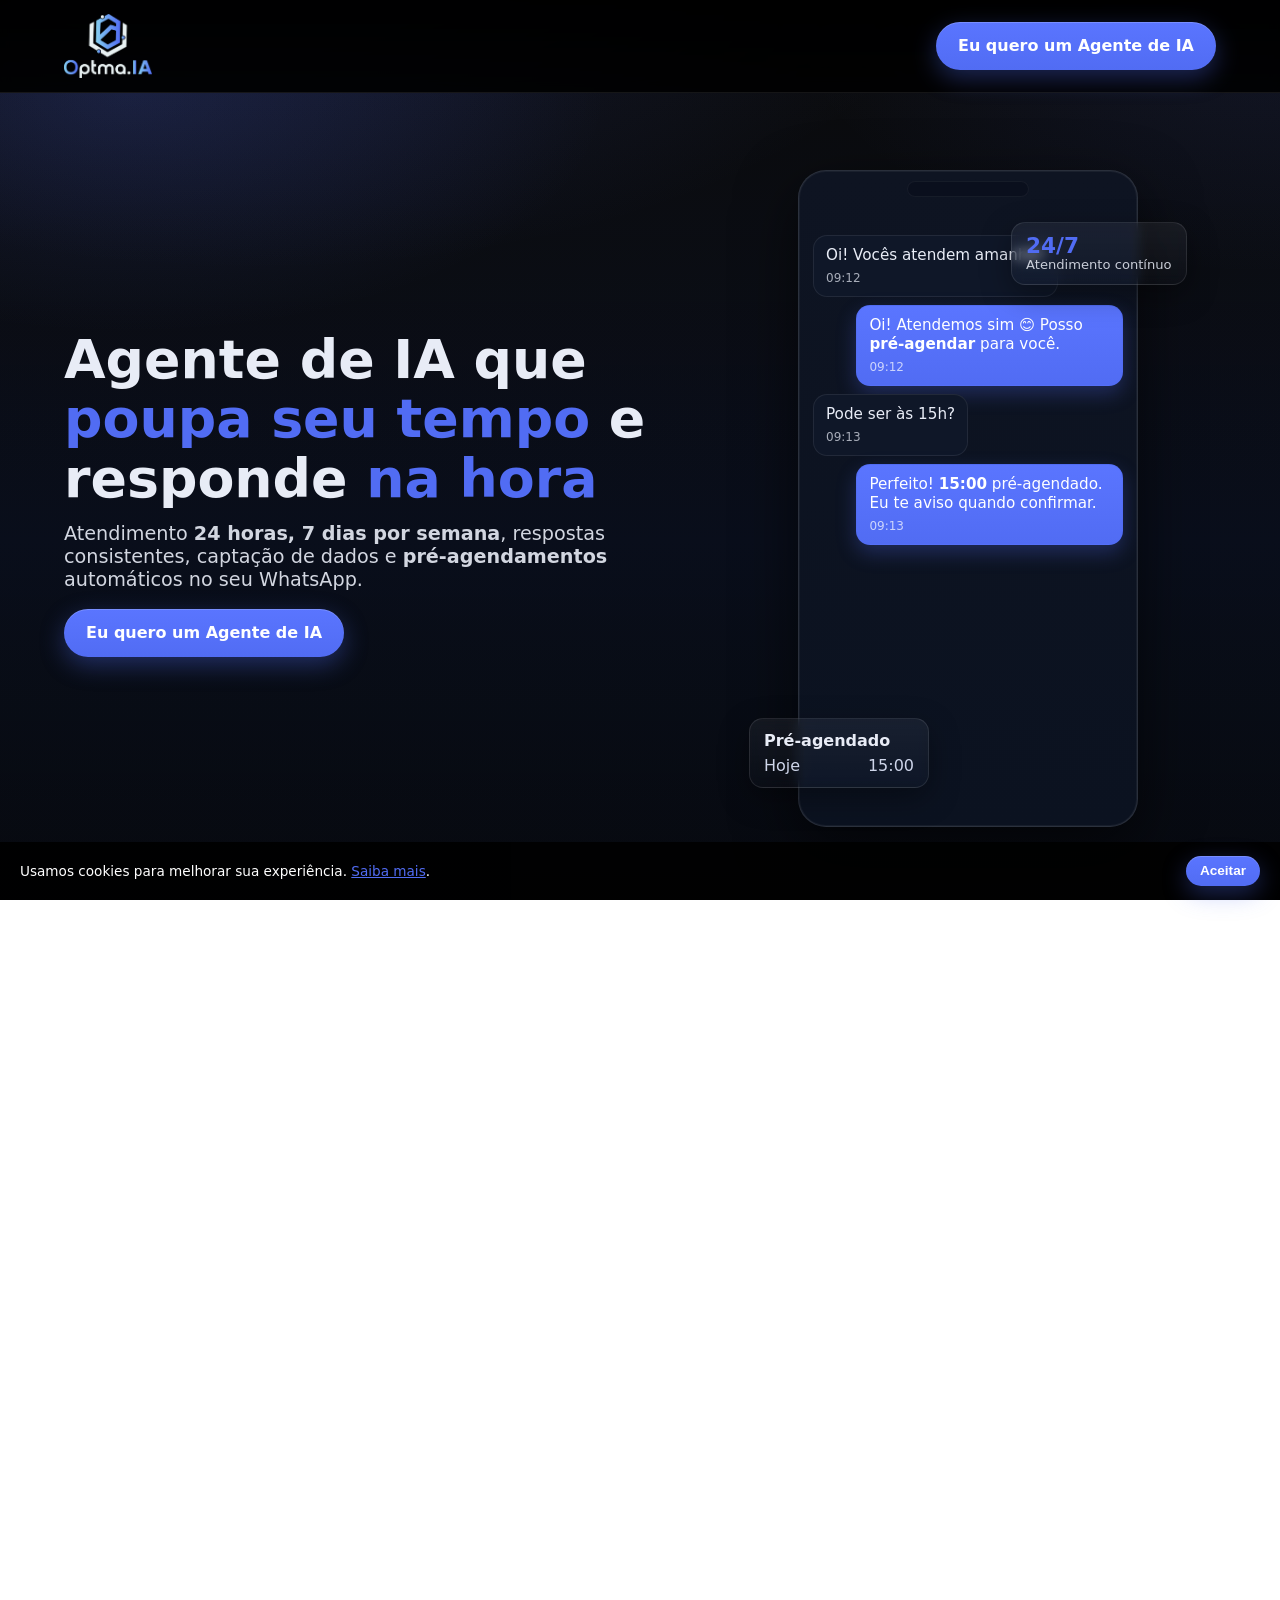
==== commit 396baa91: "dasdas" ====
--- a/index.html
+++ b/index.html
@@ -1,384 +1,198 @@
 <!DOCTYPE html>
 <html lang="pt-BR">
 <head>
-    <meta charset="UTF-8">
-    <meta name="viewport" content="width=device-width, initial-scale=1.0">
-    <title>Workshop Diagnóstico 360º | Fernanda Fritz</title>
-    <link rel="stylesheet" href="styles-updated.css">
-    <link href="https://fonts.googleapis.com/css2?family=League+Spartan:wght@400;500;600;700&display=swap" rel="stylesheet">
+  <meta charset="UTF-8" />
+  <meta name="viewport" content="width=device-width, initial-scale=1.0"/>
+  <title>OPTMA IA</title>
+  <link rel="stylesheet" href="style.css"/>
 </head>
 <body>
-    <!-- Header -->
-    <header class="header">
-          <div class="overlay">
-        <div class="container">
-            <div class="header-content">
-                <div class="logo">
-                    <img src="IMG_1195.PNG" alt="Diagnóstico 360" class="header-logo">
-                    <span>Workshop Diagnóstico 360º</span>
-                    <span class="edition">Edição Especial</span>
-                </div>
-                <div class="event-info">
-                    <span class="calendar-icon">📅</span>
-                    <span>4 horas de imersão | AO VIVO</span>
-                </div>
-                </div>
+  <header class="site-header">
+    <div class="container header-inner">
+      <a class="brand" href="#">
+        <img src="src/optma ia logo.png" alt="Optma.IA" class="brand-logo"/>
+      </a>
+
+      <a href="#form" class="btn btn-primary btn--pulse">Eu quero um Agente de IA</a>
+      </a>
+    </div>
+  </header>
+<main>
+  <!-- HERO -->
+  <section class="hero">
+    <div class="container hero__grid">
+      <!-- Coluna 1: texto -->
+      <div class="hero__copy">
+        <h1>
+          Agente de IA que <span class="highlight">poupa seu tempo</span> e responde <span class="highlight">na hora</span>
+        </h1>
+        <p class="lead">
+          Atendimento <strong>24 horas, 7 dias por semana</strong>, respostas consistentes,
+          captação de dados e <strong>pré-agendamentos</strong> automáticos no seu WhatsApp.
+        </p>
+
+        <div class="hero__cta">
+           <a href="#form" class="btn btn-primary btn--pulse">Eu quero um Agente de IA</a>
+        </div>
+</div>
+      <!-- Coluna 2: ARTE (celular + cards) -->
+      <div class="hero__art" aria-hidden="true">
+        <div class="phone">
+          <div class="phone__notch"></div>
+          <div class="chat">
+            <div class="msg msg--client">
+              Oi! Vocês atendem amanhã?
+              <span class="time">09:12</span>
             </div>
+            <div class="msg msg--ai">
+              Oi! Atendemos sim 😊 Posso <strong>pré-agendar</strong> para você.
+              <span class="time">09:12</span>
+            </div>
+            <div class="msg msg--client">
+              Pode ser às 15h?
+              <span class="time">09:13</span>
+            </div>
+            <div class="msg msg--ai">
+              Perfeito! <strong>15:00</strong> pré-agendado. Eu te aviso quando confirmar.
+              <span class="time">09:13</span>
+            </div>
+          </div>
         </div>
-    </header>
 
-    <!-- Hero Section -->
-    <section class="hero">
-        <div class="container">
-            <div class="hero-flex-wrapper">
-                <div class="hero-text fade-in-up">
-                    <h1> <span class="highlight-blue">Pare de depender só de você: equipe afinada, protocolos que vendem e agenda cheia — em 4 horas.</span></h1>
-                    <p class="subtitulo-principal">Workshop Diagnóstico 360º com Fernanda Fritz: checklist de operação, 2 Protocolos Fast-Track e mini-funil para lotar a agenda em 7 dias. <span class="highlight-blue">100 vagas</span> · Garantia 7 dias.
-</p>
-                    <div class="price-highlight">
-                        <span class="price">R$ 67</span>
-                        <span class="credit-info">100% em crédito na Mentoria Império Fritz™</span>
-                    </div>
-                    <button class="cta-button" onclick="scrollToForm()">
-                        Quero garantir minha vaga
-                    </button>
-                </div>
-                <div class="hero-image fade-in-right">
-                    <div class="profile-image">
-                        <img src="Fernanda1.jpg" alt="Fernanda Fritz">
-                    </div>
-                </div>
-            </div>
+        <div class="floating-card kpi">
+          <div class="kpi__big">24/7</div>
+          <div class="kpi__sub">Atendimento contínuo</div>
         </div>
-        
-    
-    </section>
 
-    <!-- Problem Section -->
-    <section class="problem-section">
-        <div class="container">
-            <div class="problem-content fade-in-up">
-                <h2>Agenda cheia ≠ lucro</h2>
-                <p>Se o caixa não fecha, há gargalos na operação, nos protocolos oferecidos e na forma de atrair pacientes.</p>
-                <div class="solution-highlight">
-                    <img src="IMGLOGO.png" alt="Diagnóstico 360" class="highlight-image">
-                    <span>O <span class="highlight-blue">Diagnóstico 360º</span> revela esses pontos cegos e entrega o passo-a-passo para corrigi-los em <span class="highlight-blue">apenas 4 horas</span>.</span>
-                </div>
-            </div>
+        <div class="floating-card book">
+          <div class="book__title">Pré-agendado</div>
+          <div class="book__row">
+            <span>Hoje</span><span>15:00</span>
+          </div>
         </div>
-    </section>
+      </div>
+    </div>
+  </section>
 
-    <!-- What You\'ll Get Section -->
-    <section class="content-section">
-        <div class="container">
-            <div class="section-header fade-in-up">
-                <h2>O que você vai levar</h2>
-                <p>Conteúdo prático para transformar sua clínica</p>
-            </div>
-            
-            <div class="content-grid">
-                <div class="content-card fade-in-up">
-                    <div class="card-icon">⚙️</div>
-                    <h3>Operação Enxuta & Gestão de Equipe</h3>
-                    <ul>
-                        <li>Como estruturar uma clínica leve, sem sobrecarga</li>
-                        <li>Processos diários simples que liberam sua agenda</li>
-                        <li>Treinamento de equipe focado em metas e resultados</li>
-                        <li>Checklist da Clínica Lucrativa: da agenda ao faturamento</li>
-                    </ul>
-                </div>
-                
-                <div class="content-card fade-in-up">
-                    <div class="card-icon">⚡</div>
-                    <h3>2 Protocolos Fast-Track</h3>
-                    <p>Detox Metabólico + Redução de Medidas prontos para vender em 48h</p>
-                </div>
-                
-                <div class="content-card fade-in-up">
-                    <div class="card-icon">📈</div>
-                    <h3>Mini-Funil de Captação Express</h3>
-                    <p>7 posts + 3 stories + anúncio local (R$ 20/dia)</p>
-                </div>
-                
-                <div class="content-card fade-in-up">
-                    <div class="card-icon">💰</div>
-                    <h3>Crédito Integral</h3>
-                    <p>R$ 67 viram desconto total na Mentoria Império Fritz™</p>
-                </div>
-            </div>
-        </div>
-    </section>
+  <!-- BENEFÍCIOS -->
+  <section id="beneficios" class="features">
+    <div class="container">
+      <div class="section-head">
+        <h2>Por que um Agente de IA da <span class="highlight">Optma.IA</span>?</h2>
+        <p class="muted">Automação sem perder o toque humano.</p>
+      </div>
 
-    <!-- Schedule Section -->
-    <section class="schedule-section">
-        <div class="container">
-            <div class="section-header fade-in-up">
-                <h2>Agenda das 4 Horas</h2>
-                <p>Cada hora com resultado imediato</p>
-            </div>
-            
-            <div class="schedule-timeline">
-                <div class="timeline-item fade-in-left">
-                    <div class="timeline-hour">1 a 2hr</div>
-                    <div class="timeline-content">
-                        <h3>Operação Enxuta & Gestão de Equipe</h3>
-                        <p>Processo diário + checklist prontos para aplicar na segunda.</p>
-                    </div>
-                </div>
-                
-                <div class="timeline-item fade-in-right">
-                    <div class="timeline-hour">3hr</div>
-                    <div class="timeline-content">
-                        <h3>Protocolos Fast-Track</h3>
-                        <p>Novo ticket alto configurado em 48h.</p>
-                    </div>
-                </div>
-                
-                <div class="timeline-item fade-in-left">
-                    <div class="timeline-hour">4hr</div>
-                    <div class="timeline-content">
-                        <h3>Mini-Funil de Pacientes</h3>
-                        <p>Agenda preenchida em 7 dias com leads locais.</p>
-                    </div>
-                </div>
-            </div>
-            
-            <div class="recording-info fade-in-up">
-                <span class="recording-icon">📹</span>
-                <span>Gravação disponível por 7 dias na Hubla</span>
-            </div>
-        </div>
-    </section>
+      <div class="features__grid">
+        <article class="card">
+          <div class="card__icon" aria-hidden="true">🕒</div>
+          <h3>Atende 24/7</h3>
+          <p>Seu cliente é <span class="highlight">respondido em segundos</span> — madrugada, fim de semana, feriado.</p>
+        </article>
 
-    <!-- Target Audience Section -->
-    <section class="target-section">
-        <div class="container">
-            <div class="section-header fade-in-up">
-                <h2 >Para quem é este workshop</h2>
-            </div>
-            
-            <div class="target-grid">
-                <div class="target-item fade-in-up">
-                    <div class="target-icon"></div>
-                    <p>Donas de clínicas em cidades <br>pequenas ou médias</p>
-                </div>
-                
-                <div class="target-item fade-in-up">
-                    <div class="target-icon"></div>
-                    <p>Faturamento atual maior que <br>R$ 20.000/mês</p>
-                </div>
-                
-                <div class="target-item fade-in-up">
-                    <div class="target-icon"></div>
-                    <p>Depende demais de serviços baratos e da própria mão</p>
-                </div>
-                
-                <div class="target-item fade-in-up">
-                    <div class="target-icon"></div>
-                    <p>Busca lucro previsível, equipe autônoma e qualidade de vida</p>
-                </div>
-            </div>
-        </div>
-    </section>
+        <article class="card">
+          <div class="card__icon" aria-hidden="true">⚙️</div>
+          <h3>Poupa seu tempo</h3>
+          <p>Centraliza dúvidas frequentes, qualifica e envia para a pessoa certa <span class="highlight">só o que importa.</span></p>
+        </article>
 
-    <!-- About Section -->
-    <section class="about-section">
-        <div class="container">
-            <div class="about-content">
-                <div class="about-image fade-in-left">
-                    <img src="Fernanda3.jpg" alt="Fernanda Fritz">
-                </div>
-                
-                <div class="about-text fade-in-right">
-                    <h2>Fernanda Fritz</h2>
-                    <h3>Mentora de Clínica de Estética e Saúde</h3>
-                    <ul class="about-achievements">
-                        <li>10 anos entre sala de atendimento e gestão enxuta</li>
-                        <li>Multiplicou lucro mantendo apenas 2 funcionárias</li>
-                        <li>Criadora do Método Detox 14 Dias — lucratividade e engajamento comprovados</li>
-                    </ul>
-                </div>
-            </div>
-        </div>
-    </section>
+        <article class="card">
+          <div class="card__icon" aria-hidden="true">📅</div>
+          <h3>Pré-agendamento</h3>
+          <p>Coleta dados, sugere horários e <span class="highlight">deixa tudo pronto</span> para confirmar no seu sistema.</p>
+        </article>
 
-    <!-- Offer Section -->
-    <section class="offer-section">
-        <div class="container">
-            <div class="offer-content fade-in-up">
-                <div class="offer-header">
-                    <h2>Oferta & Garantia</h2>
-                    <div class="price-box">
-                        <span class="price-label">Investimento:</span>
-                        <span class="price-value">R$ 67</span>
-                    </div>
-                </div>
-                
-                <div class="offer-benefits">
-                    <div class="benefit-item">
-                        <span class="benefit-icon">✅</span>
-                        <span>Crédito total na Mentoria Império Fritz™</span>
-                    </div>
-                    <div class="benefit-item">
-                        <span class="benefit-icon">✅</span>
-                        <span>Material para download imediato na Hubla</span>
-                    </div>
-                    <div class="benefit-item">
-                        <span class="benefit-icon">✅</span>
-                        <span>Garantia dupla de 7 dias</span>
-                    </div>
-                </div>
-                
-                <div class="guarantee-details">
-                    <div class="guarantee-item">
-                        <h4>Satisfação:</h4>
-                        <p>Desistiu? Avise em até 7 dias e devolvemos 100%.</p>
-                    </div>
-                    <div class="guarantee-item">
-                        <h4>Aplicação:</h4>
-                        <p>Aplique todo o conteúdo, prove que não teve resultado e devolvemos o valor do ingresso.</p>
-                    </div>
-                </div>
-            </div>
-        </div>
-    </section>
+        <article class="card">
+          <div class="card__icon" aria-hidden="true">🤖</div>
+          <h3>É um agente, e não um Chatbot</h3>
+          <p>Respostas humanizadas e não robotícas como de um chatbot, seu cliente no vácuo <span class="highlight">nunca mais.</span></p>
+        </article>
+      </div>
+    </div>
+  </section>
 
-<!-- Urgency Mini Banner -->
-<div class="urgency-mini fade-in-up">
-  <span class="urgency-text">Somente 100 vagas ao vivo</span>
+  <!-- PARCEIROS -->
+  <section class="partners">
+    <div class="container">
+      <div class="section-head">
+        <h2>Marcas que confiam</h2>
+        <p class="muted">Alguns clientes e parceiros que já fecharam conosco.</p>
+      </div>
+
+<div class="partners__grid">
+  <div class="partner partner--big">
+    <img src="src/tiger logo.png" alt="Tiger Company">
+    <span class="partner__name">Tiger Company</span>
+  </div>
+
+  <div class="partner">
+    <img src="partner2.png" alt="Estética Fritz">
+    <span class="partner__name">Estética Fritz</span>
+  </div>
 </div>
 
+  <!-- FORMULÁRIO -->
+  <section id="form" class="contact">
+    <div class="container contact__grid">
+      <div class="contact__copy">
+        <h2>Pronto para  <span class="highlight">elevar  o atendimento </span>da sua empresa?</h2>
+        <p class="muted">Preencha e a gente retorna com uma proposta sob medida.</p>
+      </div>
 
+      <form class="form" action="#" method="post" novalidate>
+        <div class="form__row">
+          <label for="nome">Nome</label>
+          <input id="nome" name="nome" type="text" autocomplete="name" required />
+        </div>
 
-    <!-- Registration Form Section -->
-    <section class="form-section" id="registration-form">
-        <div class="container">
-            <div class="form-content fade-in-up">
-                <div class="form-header">
-                    <h2>
-  Sim, quero meu <span class="highlight-blue">Diagnóstico 360º</span> e o crédito de 
-  <span class="highlight-blue">R$67</span>
-</h2>
+        <div class="form__row">
+          <label for="email">E-mail</label>
+          <input id="email" name="email" type="email" autocomplete="email" required />
+        </div>
 
-                    <div class="form-benefits">
-                        <span>4h de imersão operacional + Protocolos + Funil</span>
-                        <span>Gravação 7 dias • Garantia dupla • Só 100 vagas</span>
-                    </div>
-                </div>
-                
-                <form class="registration-form" id="checkoutForm">
-                    <div class="form-group">
-                        <label for="name">Nome completo *</label>
-                        <input type="text" id="name" name="name" required>
-                    </div>
-                    
-                    <div class="form-group">
-                        <label for="email">E-mail *</label>
-                        <input type="email" id="email" name="email" required>
-                    </div>
-                    
-                    <div class="form-group">
-                        <label for="phone">Telefone/WhatsApp *</label>
-                        <input type="tel" id="phone" name="phone" required>
-                    </div>
-                    
-                    <button type="submit" class="checkout-button">
-                        <span class="button-icon">💳</span>
-                        Finalizar Inscrição
-                    </button>
-                    
-                    <div class="security-badges">
-                        <span class="security-item">🔒 Pagamento 100% seguro</span>
-                        <span class="security-item">✅ Garantia de 7 dias</span>
-                        <span class="security-item">⚡ Acesso imediato</span>
-                    </div>
-                </form>
-            </div>
+        <div class="form__row">
+          <label for="whats">WhatsApp</label>
+          <input id="whats" name="whatsapp" type="tel" inputmode="tel" placeholder="(xx) xxxxx-xxxx" required />
         </div>
-    </section>
 
-    <!-- FAQ Section -->
-    <section class="faq-section">
-        <div class="container">
-            <div class="section-header fade-in-up">
-                <h2>Perguntas Frequentes</h2>
-            </div>
-            
-            <div class="faq-container">
-                <div class="faq-item fade-in-up">
-                    <div class="faq-question">
-                        <span>Meu público não paga protocolo caro.</span>
-                        <span class="faq-icon">+</span>
-                    </div>
-                    <div class="faq-answer">
-                        <p>Mostramos como ancorar valor clínico e parcelar sem guerra de preços.</p>
-                    </div>
-                </div>
-                
-                <div class="faq-item fade-in-up">
-                    <div class="faq-question">
-                        <span>Já investi em equipamentos, não quero gastar mais.</span>
-                        <span class="faq-icon">+</span>
-                    </div>
-                    <div class="faq-answer">
-                        <p>Primeiro monetizamos o que você já tem antes de comprar qualquer novidade.</p>
-                    </div>
-                </div>
-                
-                <div class="faq-item fade-in-up">
-                    <div class="faq-question">
-                        <span>E se eu não puder assistir ao vivo?</span>
-                        <span class="faq-icon">+</span>
-                    </div>
-                    <div class="faq-answer">
-                        <p>A gravação fica liberada por 7 dias e você recebe o material completo.</p>
-                    </div>
-                </div>
-            </div>
+        <div class="form__row">
+          <label for="empresa">Empresa</label>
+          <input id="empresa" name="empresa" type="text" autocomplete="organization" />
         </div>
-    </section>
 
-    <!-- Testimonials Section -->
-<section class="testimonials-section">
-  <div class="container">
-    <div class="section-header fade-in-up">
-      <h2>O que dizem sobre o Diagnóstico 360º</h2>
+        <div class="form__agree">
+          <input id="lgpd" type="checkbox" required />
+          <label for="lgpd">Concordo em receber contato da Optma.IA.</label>
+        </div>
+
+        <button class="btn btn-primary" type="submit">Quero meu Agente de IA</button>
+      </form>
+    </div>
+  </section>
+</main>
+
+    <script src="main.js"></script>
+    <footer class="site-footer">
+  <div class="container footer__grid">
+    <div class="footer__brand">
+      <img src="src/optma ia logo.png" alt="Optma.IA" class="footer__logo" />
+      <p>© 2024 Optma.IA – Todos os direitos reservados.</p>
     </div>
 
-    <div class="testimonials-grid">
-      <div class="testimonial-card fade-in-up">
-        <p class="testimonial-text">
-          "Ei Fe, a mentoria veio no momento certo na história da Modellai. 
-          Com ela, em menos de 30 dias, me tornei uma profissional mais madura e resiliente diante dos desafios do meu negócio. 
-          Hoje vejo com os olhos de dona e líder, o que impactou demais na criação do meu novo time comercial e na forma de delegar. 
-          Isso me inspirou a vir trabalhar mais feliz e disposta! Antes muito sobrecarregada por fazer tudo sozinha, 
-          e agora leve por saber o meu verdadeiro papel dentro da minha clínica, fazendo os processos acontecerem com mais fluidez.
-          Gratidão enorme pela sua vida e pela sua dedicação em me mentorar!"
-        </p>
-        <span class="testimonial-name">— Laise Prates</span>
-      </div>
+    <div class="footer__contact">
+      <h4>Contato</h4>
+      <p>Email: <a href="mailto:contato@optmaia.com">optmaia.contato@gmail.com</a></p>
+      <p>WhatsApp: <a href="https://wa.me/5511999999999" target="_blank">(16) 99999-9999</a></p>
     </div>
   </div>
-</section>
+</footer>
 
-    <!-- Final CTA Section -->
-    <section class="final-cta-section">
-        <div class="container">
-            <div class="final-cta-content fade-in-up">
-                <h2>Últimas vagas disponíveis!</h2>
-                <p>Não perca a oportunidade de transformar sua clínica em apenas 4 horas</p>
-                <button class="cta-button final-cta" onclick="scrollToForm()">
-                    Garantir minha vaga agora
-                </button>
-                <div class="final-urgency">
-                    <span> Vagas limitadas • Acesso imediato • Garantia total</span>
-                </div>
-            </div>
-        </div>
-    </footer>
-
-
-    <script src="script-updated.js"></script>
+<!-- ===== COOKIE BANNER ===== -->
+<div class="cookie-banner" id="cookieBanner">
+  <p>
+    Usamos cookies para melhorar sua experiência. 
+    <a href="#">Saiba mais</a>.
+  </p>
+  <button id="acceptCookies" class="btn btn-primary">Aceitar</button>
+</div>
 </body>
 </html>
-
--- a/style.css
+++ b/style.css
@@ -0,0 +1,699 @@
+/* =======================
+   TEMA / RESET / BASE
+======================= */
+:root{
+  --primary:#516cf3;
+  --text:#e8ecf6;
+}
+
+*{box-sizing:border-box;margin:0;padding:0}
+img{display:block;max-width:100%;height:auto}
+a{text-decoration:none;color:inherit}
+html,body{height:100%}
+
+body{
+  font-family: Inter, system-ui, -apple-system, Segoe UI, Roboto, Helvetica, Arial, sans-serif;
+  color:var(--text);
+  background:
+    radial-gradient(1200px 600px at 20% -10%, rgba(81,108,243,.18), transparent 60%),
+    radial-gradient(900px 500px at 100% 0%, rgba(81,108,243,.12), transparent 55%),
+    linear-gradient(180deg, #0b0b0b 0%, #0a0f1d 60%, #080b12 100%);
+}
+
+.container{max-width:1200px;margin:0 auto;padding:0 24px}
+
+/* =======================
+   HEADER
+======================= */
+.site-header{
+  position: sticky; top:0; z-index:100;
+  backdrop-filter: blur(6px) saturate(130%);
+  background: linear-gradient(180deg, rgba(0,0,0,.85), rgba(0,0,0,.65));
+  border-bottom:1px solid rgba(255,255,255,.08);
+  padding-top: env(safe-area-inset-top);
+}
+.header-inner{
+  height:92px;
+  display:flex;
+  align-items:center;
+  justify-content:space-between;
+  gap:16px;
+}
+
+.brand{display:flex; align-items:center; gap:12px; min-width:0;}
+.brand-logo{height:64px; width:auto;}
+
+/* Botões */
+.btn{
+  display:inline-flex; align-items:center; justify-content:center; gap:.5rem;
+  padding:16px 22px;
+  border-radius:999px;
+  font-weight:800; line-height:1; white-space:nowrap;
+  border:0; cursor:pointer; user-select:none;
+  transition:transform .08s ease, box-shadow .2s ease, background .2s ease;
+}
+.btn:focus-visible{outline:none; box-shadow:0 0 0 3px rgba(81,108,243,.35);}
+.btn-primary{
+  background: linear-gradient(180deg, #5a75ff, var(--primary));
+  color:#fff;
+  box-shadow:0 8px 24px rgba(81,108,243,.35), inset 0 1px 0 rgba(255,255,255,.18);
+}
+.btn-primary:hover{
+  transform: translateY(-1px);
+  box-shadow:0 12px 28px rgba(81,108,243,.42), inset 0 1px 0 rgba(255,255,255,.2);
+}
+.btn-primary:active{
+  transform: translateY(0);
+  box-shadow:0 6px 18px rgba(81,108,243,.32);
+}
+
+/* =======================
+   HERO (TEXTO + ARTE)
+======================= */
+.hero{
+  position: relative;
+  padding: clamp(48px, 6vw, 96px) 0;
+  background:
+    radial-gradient(800px 400px at 10% 0%, rgba(81,108,243,.15), transparent 60%),
+    linear-gradient(180deg, rgba(0,0,0,0), rgba(0,0,0,.15));
+}
+
+.hero__grid{
+  display:grid;
+  grid-template-columns: 1.1fr .9fr;
+  gap: clamp(24px, 4vw, 48px);
+  align-items:center;
+}
+
+.hero__copy h1{
+  font-size: clamp(2rem, 4.2vw, 3.4rem);
+  line-height:1.1;
+  margin-bottom:14px;
+}
+.highlight{color: var(--primary);}
+.lead{font-size: clamp(1rem, 2.2vw, 1.2rem); opacity:.9; margin-bottom:18px;}
+.hero__cta{display:flex; gap:12px; flex-wrap:wrap; margin-bottom:10px;}
+.hero__bullets{list-style:none; margin-top:8px; color:#c7cfe4; font-size:.95rem}
+
+/* ===== HERO ART ===== */
+.hero__art{
+  position: relative;
+  min-height: 440px;
+  display: grid;
+  place-items: center;
+}
+
+/* Telefone */
+.phone{
+  width: min(340px, 88%);
+  aspect-ratio: 3 / 5.8;
+  border-radius: 28px;
+  background: linear-gradient(180deg, #0e1422, #0b1220);
+  border: 1px solid rgba(255,255,255,.12);
+  box-shadow: 0 20px 60px rgba(0,0,0,.6), 0 0 0 1px rgba(255,255,255,.05) inset;
+  position: relative;
+  overflow: hidden;
+}
+.phone__notch{
+  position:absolute; inset:10px 32% auto 32%; height:16px;
+  background:#0a0f1d; border-radius:10px; opacity:.9;
+  box-shadow: 0 0 0 1px rgba(255,255,255,.06) inset;
+}
+
+/* Chat */
+.chat{padding:64px 14px 14px; display:grid; gap:8px}
+.msg{
+  max-width: 86%;
+  font-size:.95rem;
+  line-height:1.25;
+  padding:10px 12px;
+  border-radius:14px;
+  position:relative;
+  color:#e9edf7;
+  border:1px solid rgba(255,255,255,.08);
+  background: linear-gradient(180deg, rgba(255,255,255,.04), rgba(255,255,255,.02));
+}
+.msg--client{justify-self:flex-start; background:#0f1728;}
+.msg--ai{
+  justify-self:flex-end;
+  background: linear-gradient(180deg, #5a75ff, var(--primary));
+  border-color: rgba(81,108,243,.55);
+  color:#fff;
+  box-shadow: 0 8px 20px rgba(81,108,243,.28);
+}
+.msg .time{display:block; opacity:.7; font-size:.75rem; margin-top:6px}
+
+/* Cards flutuantes */
+.floating-card{
+  position:absolute;
+  background: linear-gradient(180deg, rgba(255,255,255,.06), rgba(255,255,255,.02));
+  border:1px solid rgba(255,255,255,.10);
+  border-radius:14px;
+  backdrop-filter: blur(6px) saturate(120%);
+  padding:12px 14px;
+  box-shadow: 0 10px 30px rgba(0,0,0,.35);
+}
+.kpi{ top: 8%; right: 6%; }
+.kpi__big{font-size:1.35rem; font-weight:900; color: var(--primary); line-height:1}
+.kpi__sub{font-size:.82rem; opacity:.85}
+
+.book{ bottom: 6%; left: 6%; min-width: 180px; }
+.book__title{font-weight:800; margin-bottom:6px}
+.book__row{display:flex; justify-content:space-between; gap:12px; color:#cfd6ea}
+
+/* =======================
+   FEATURES
+======================= */
+.section-head{margin-bottom:20px}
+.section-head h2{font-size: clamp(1.6rem, 3.5vw, 2.2rem)}
+.section-head .muted{color:#b9c1d8}
+
+.features{padding:64px 0}
+.features__grid{
+  display:grid;
+  grid-template-columns: repeat(4, 1fr);
+  gap:16px;
+}
+.card{
+  background: linear-gradient(180deg, rgba(255,255,255,.05), rgba(255,255,255,.02));
+  border:1px solid rgba(255,255,255,.08);
+  border-radius:16px; padding:18px;
+}
+.card__icon{font-size:1.4rem; opacity:.9; margin-bottom:6px}
+.card h3{margin-bottom:6px; font-size:1.05rem}
+.card p{color:#c7cfe4; font-size:.95rem}
+
+.partners__grid {
+  display: grid;
+  gap: 32px;
+  grid-template-columns: repeat(auto-fit, minmax(160px, 1fr));
+  justify-items: center;
+  align-items: start;
+  text-align: center;
+}
+
+.partner {
+  display: flex;
+  flex-direction: column;
+  align-items: center;
+  gap: 10px;
+}
+
+.partner > img {
+  max-height: 96px !important;
+  width: auto;
+  transition: transform .25s ease;
+}
+.partner > img:hover {
+  transform: scale(1.1);
+}
+
+.partner__name {
+  font-size: .95rem;
+  color: #cfd6ea;
+  opacity: .9;
+  line-height: 1.3;
+}
+
+.partner--big { gap: 4px; } /* Tiger colado no nome */
+.partner--big > img { max-height: 140px !important; }
+
+/* destaque para um parceiro específico */
+.partner--big{ grid-column: span 2; }   /* ocupa 2 colunas no desktop */
+.partner--big img{ max-height: 200px; } /* <<< Tiger ainda maior */
+
+/* mobile: volta a 1 coluna para não quebrar o layout */
+@media (max-width: 640px){
+  .partner--big{ grid-column: span 1; }
+  .partner img{ max-height: 84px; }
+  .partner--big img{ max-height: 120px; }
+}
+
+/* =======================
+   FORMULÁRIO
+======================= */
+.contact{padding:64px 0}
+.contact__grid{
+  display:grid; gap:24px;
+  grid-template-columns: 1fr 1fr;
+  align-items:start;
+}
+.contact__copy h2{font-size: clamp(1.6rem, 3vw, 2rem)}
+.muted{color:#b9c1d8}
+
+.form{
+  background: linear-gradient(180deg, rgba(255,255,255,.06), rgba(255,255,255,.02));
+  border:1px solid rgba(255,255,255,.08);
+  border-radius:16px; padding:18px;
+  display:grid; gap:12px;
+}
+.form__row{display:grid; gap:6px}
+.form label{font-size:.9rem; color:#d9def0}
+.form input, .form textarea{
+  background:#0e1422; color:#e9edf7; border:1px solid rgba(255,255,255,.12);
+  padding:12px 12px; border-radius:12px; outline:none;
+}
+.form input:focus, .form textarea:focus{
+  border-color:rgba(81,108,243,.6); box-shadow:0 0 0 3px rgba(81,108,243,.25);
+}
+.form__agree{
+  display:flex; align-items:center; gap:10px; font-size:.9rem; color:#cfd6ea;
+}
+.form button{margin-top:6px}
+
+/* =======================
+   RESPONSIVO
+======================= */
+
+/* tablets */
+@media (max-width: 1024px){
+  .brand-logo{height:56px;}
+  .header-inner{height:86px;}
+  .btn{padding:14px 18px;}
+
+  .hero__grid{ grid-template-columns: 1fr; }
+  .hero__art{ min-height: 380px; }
+
+  .features__grid{grid-template-columns: repeat(2, 1fr)}
+  .partners__grid{grid-template-columns: repeat(4, 1fr)}
+  .contact__grid{grid-template-columns: 1fr}
+}
+
+/* celulares grandes */
+@media (max-width: 640px){
+  .container{padding:0 16px;}
+
+  .header-inner{ height:72px; gap:10px; flex-wrap:nowrap; }
+  .brand-logo{height:40px;}
+  .btn.cta{
+    font-size:.9rem; padding:10px 14px; border-radius:14px;
+    flex:0 0 auto; max-width:60vw; text-align:center;
+  }
+
+  .hero{ padding-top:36px; }
+  .hero__art{ min-height: 360px; }
+  .phone{ width: 78%; }
+  .kpi{ top: 6%; right: 6%; }
+  .book{ bottom: 6%; left: 6%; }
+
+  .features__grid{grid-template-columns: 1fr}
+  .partners__grid{grid-template-columns: repeat(2, 1fr)}
+}
+
+/* celulares pequenos */
+@media (max-width: 380px){
+  .brand-logo{height:36px;}
+  .btn.cta{font-size:.86rem; padding:9px 12px; max-width:58vw;}
+
+  .phone{ width: 84%; }
+  .kpi__big{ font-size:1.2rem; }
+}
+
+/* ===== Navegação suave e compensação do header ===== */
+html { scroll-behavior: smooth; }
+#form { scroll-margin-top: 110px; } /* compensa header sticky */
+
+/* ===== Micro-animações ===== */
+@keyframes fadeUp {
+  from { opacity: 0; transform: translateY(12px); }
+  to   { opacity: 1; transform: translateY(0); }
+}
+@keyframes floatInR {
+  from { opacity: 0; transform: translate(14px, -6px); }
+  to   { opacity: 1; transform: translate(0,0); }
+}
+@keyframes floatInL {
+  from { opacity: 0; transform: translate(-14px, 6px); }
+  to   { opacity: 1; transform: translate(0,0); }
+}
+@keyframes pulseGlow {
+  0%,100% { box-shadow: 0 8px 20px rgba(81,108,243,.22); }
+  50%     { box-shadow: 0 14px 28px rgba(81,108,243,.35); }
+}
+
+/* aplica nas peças da hero */
+.hero__art .phone { animation: fadeUp .6s ease-out both; }
+.hero__art .msg    { animation: fadeUp .5s ease-out both; }
+.hero__art .msg:nth-child(1) { animation-delay: .05s; }
+.hero__art .msg:nth-child(2) { animation-delay: .15s; }
+.hero__art .msg:nth-child(3) { animation-delay: .28s; }
+.hero__art .msg:nth-child(4) { animation-delay: .42s; }
+.hero__art .kpi   { animation: floatInR .55s ease-out .18s both; }
+.hero__art .book  { animation: floatInL .55s ease-out .24s both; }
+.hero__art .msg--ai { animation-name: fadeUp, pulseGlow; animation-duration:.5s,2.2s; animation-delay:.15s,.7s; animation-fill-mode:both; animation-iteration-count:1,infinite; }
+
+/* ===== Mobile refinado ===== */
+@media (max-width: 640px){
+  .hero__grid{ grid-template-columns: 1fr; }
+  .hero__copy{ text-align:left; }
+  .hero__art{ min-height: 340px; margin-top: 6px; }
+  .kpi{ top: 5%; right: 6%; }
+  .book{ bottom: 6%; left: 6%; }
+  .hero__bullets{ font-size:.92rem; }
+}
+@media (max-width: 380px){
+  #form { scroll-margin-top: 96px; }
+  .hero__art{ min-height: 320px; }
+}
+
+/* ===== Botão com "shine" ===== */
+.btn-primary{ position:relative; overflow:hidden; }
+.btn-primary::after{
+  content:"";
+  position:absolute; inset:-20%;
+  background: linear-gradient(115deg,
+              transparent 15%,
+              rgba(255,255,255,.18) 35%,
+              rgba(255,255,255,.38) 50%,
+              rgba(255,255,255,.18) 65%,
+              transparent 85%);
+  transform: translateX(-120%) rotate(8deg);
+  pointer-events:none;
+  transition: transform .6s ease;
+}
+.btn-primary:hover::after{ transform: translateX(120%) rotate(8deg); }
+
+/* ===== Animações base ===== */
+@media (prefers-reduced-motion: no-preference){
+  @keyframes fadeUp { from{opacity:0; transform:translateY(14px)} to{opacity:1; transform:none} }
+  @keyframes floatR { from{opacity:0; transform:translate(16px,-6px)} to{opacity:1; transform:none} }
+  @keyframes floatL { from{opacity:0; transform:translate(-16px,6px)} to{opacity:1; transform:none} }
+  @keyframes glowPulse { 0%,100%{box-shadow:0 8px 20px rgba(81,108,243,.22)} 50%{box-shadow:0 16px 30px rgba(81,108,243,.38)} }
+
+  /* Stagger da hero */
+  .hero__art.animate .phone{ animation: fadeUp .6s ease-out both; }
+  .hero__art.animate .msg{ animation: fadeUp .5s ease-out both; }
+  .hero__art.animate .msg:nth-child(1){ animation-delay:.05s }
+  .hero__art.animate .msg:nth-child(2){ animation-delay:.15s }
+  .hero__art.animate .msg:nth-child(3){ animation-delay:.28s }
+  .hero__art.animate .msg:nth-child(4){ animation-delay:.42s }
+  .hero__art.animate .kpi{ animation: floatR .55s ease-out .18s both }
+  .hero__art.animate .book{ animation: floatL .55s ease-out .24s both }
+  .hero__art.animate .msg--ai{ animation: fadeUp .5s ease-out .15s both, glowPulse 2.2s 1.1s ease-in-out infinite }
+
+  /* Reveal genérico (features, parceiros, form) */
+  [data-reveal]{ opacity:0; transform: translateY(16px); will-change: transform,opacity; }
+  [data-reveal].is-visible{ opacity:1; transform:none; transition: transform .6s ease, opacity .6s ease; }
+  /* leve variação por ordem */
+  [data-reveal].delay-1{ transition-delay:.06s }
+  [data-reveal].delay-2{ transition-delay:.12s }
+  [data-reveal].delay-3{ transition-delay:.18s }
+  [data-reveal].delay-4{ transition-delay:.24s }
+}
+
+/* ===== Parallax (valores de base, JS aplica transform) ===== */
+.hero__art .phone,
+.hero__art .kpi,
+.hero__art .book{ will-change: transform; }
+
+/* ===== Mobile refinado ===== */
+@media (max-width:640px){
+  .hero__art{ min-height:340px; margin-top:6px; }
+  .kpi{ top:5%; right:6%; }
+  .book{ bottom:6%; left:6%; }
+}
+
+/* Ajuste grid */
+.partners__grid {
+  display: grid;
+  gap: 24px;
+  grid-template-columns: repeat(auto-fit, minmax(140px, 1fr));
+  align-items: start;
+  justify-items: center;
+}
+
+/* Wrapper do logo + nome */
+.partner {
+  display: flex;
+  flex-direction: column;
+  align-items: center;
+  text-align: center;
+}
+
+/* Logo */
+
+.partner img:hover {
+  transform: scale(1.1);
+}
+
+/* Nome embaixo */
+.partner__name {
+  margin-top: 8px;
+  font-size: .9rem;
+  color: #cfd6ea;
+  opacity: .85;
+}
+
+/* ==== Partners – garantir tamanho padrão maior ==== */
+.partners .partners__grid .partner > img {
+  max-height: 96px !important;   /* padrão maior */
+  width: auto;
+  height: auto;
+  transform: none;
+}
+
+/* opcional: destaque de um parceiro específico */
+.partners .partners__grid .partner.partner--big > img {
+  max-height: 140px !important;
+}
+
+.partner--big { gap: 4px; } /* diminui só no Tiger */
+.partner--big > img { max-height: 140px !important; } /* Tiger maior */
+
+/* ===== PARTNERS – OVERRIDES FINAIS (não apaga nada acima) ===== */
+.partners .partners__grid{
+  display:grid;
+  gap:32px;
+  grid-template-columns: repeat(auto-fit, minmax(160px,1fr));
+  justify-items:center;
+  align-items:start;
+  text-align:center;
+}
+
+.partners .partners__grid .partner{
+  display:flex;
+  flex-direction:column;
+  align-items:center;
+  gap:10px; /* gap padrão */
+}
+
+.partners .partners__grid .partner > img{
+  width:auto !important;
+  height:auto !important;
+  max-height:120px !important;   /* tamanho padrão MAIOR */
+  opacity:1 !important;
+  filter:none !important;         /* sempre colorido */
+  transform:none;
+  transition: transform .25s ease;
+}
+.partners .partners__grid .partner > img:hover{
+  transform: scale(1.1);          /* cresce no hover */
+}
+
+.partners .partners__grid .partner .partner__name{
+  margin-top:8px;
+  font-size:.95rem;
+  color:#cfd6ea;
+  opacity:.9;
+  line-height:1.25;
+}
+
+/* destaque para um parceiro (Tiger) */
+.partners .partners__grid .partner.partner--big{
+  gap:4px;                         /* nome mais perto do logo */
+  grid-column: span 2;             /* ocupa 2 colunas em telas grandes */
+}
+.partners .partners__grid .partner.partner--big > img{
+  max-height:160px !important;     /* Tiger maior */
+}
+
+@media (max-width:640px){
+  .partners .partners__grid .partner.partner--big{ grid-column: span 1; }
+  .partners .partners__grid .partner > img{ max-height:100px !important; }
+  .partners .partners__grid .partner.partner--big > img{ max-height:130px !important; }
+}
+
+
+/* ===== Centralizar seções depois da hero ===== */
+.section-head,
+.features,
+.partners,
+.contact {
+  text-align: center;
+}
+
+/* Centraliza também o conteúdo interno */
+.features__grid,
+.partners__grid,
+.contact__grid {
+  justify-content: center;
+}
+
+.contact__grid {
+  grid-template-columns: 1fr;
+  max-width: 700px;
+  margin: 0 auto;
+}
+
+/* CTA pulsando de leve */
+@keyframes ctaPulse {
+  0%, 100% { transform: translateY(0) scale(1); box-shadow: 0 8px 24px rgba(81,108,243,.35), inset 0 1px 0 rgba(255,255,255,.18); }
+  50%      { transform: translateY(-1px) scale(1.04); box-shadow: 0 14px 32px rgba(81,108,243,.48), inset 0 1px 0 rgba(255,255,255,.22); }
+}
+.btn--pulse {
+  animation: ctaPulse 2.4s ease-in-out infinite;
+}
+.btn--pulse:hover,
+.btn--pulse:active {
+  animation-play-state: paused;
+}
+
+/* ---- Ajustes mobile: dar espaço pro card 24/7 e reduzir o tamanho dele ---- */
+@media (max-width:640px){
+  .hero__art .floating-card{ z-index: 2; pointer-events: none; padding:10px 12px; border-radius:12px; }
+  .hero__art .kpi{ top: 4%; right: 6%; }           /* sobe um pouco o 24/7 */
+  .hero__art .kpi .kpi__big{ font-size: 1rem; }    /* texto menor no mobile */
+  .hero__art .chat{ padding-top: 108px; }          /* mais espaço acima das mensagens */
+}
+
+/* ====== ALINHAMENTO MOBILE (apenas <= 640px) ====== */
+@media (max-width:640px){
+
+  /* container e hero */
+  .hero{ overflow:hidden; }                     /* evita “vazar” sombras/anim */
+  .hero__grid{ grid-template-columns:1fr; gap:20px; }
+  .hero__copy{ text-align:left; }               /* mantém texto da hero à esquerda */
+  .hero__cta{ justify-content:center; }         /* botão da hero centralizado */
+
+  /* header CTA central (opcional) */
+  .site-header .cta{
+    display:inline-flex;
+    margin-inline:auto;
+  }
+
+  /* arte do celular realmente centralizada */
+  .hero__art{ margin-inline:auto; width:100%; min-height:360px; }
+  .phone{ width:86%; margin-inline:auto; }
+
+  /* cartão 24/7 e pré-agendado bem dentro da área */
+  .hero__art .floating-card{ z-index:2; pointer-events:none; padding:10px 12px; border-radius:12px; }
+  .hero__art .kpi{ top:7%; right:10%; }
+  .hero__art .kpi .kpi__big{ font-size:1rem; }
+  .hero__art .book{ bottom:8%; left:10%; }
+
+  /* dá mais espaço antes da 1ª mensagem para não encavalar com o 24/7 */
+  .hero__art .chat{ padding-top:112px; }
+}
+
+/* telas muito pequenas */
+@media (max-width:380px){
+  .phone{ width:92%; }
+  .hero__art .kpi{ top:8%; right:8%; }
+  .hero__art .book{ bottom:8%; left:8%; }
+  .hero__art .chat{ padding-top:120px; }
+}
+
+/* ===== Header full-bleed e sem faixa lateral ===== */
+html, body { width:100%; overflow-x:hidden; }            /* evita rolagem lateral */
+.site-header{
+  position: sticky;
+  top: 0;
+  left: 0;
+  right: 0;                                              /* ocupa de ponta a ponta */
+  width: 100vw;                                          /* garante full-bleed no mobile */
+  z-index: 1000;                                         /* sobre tudo */
+}
+
+/* quando o container limita o conteúdo, o fundo do header continua full-bleed */
+.site-header::before{
+  content:"";
+  position:absolute; inset:0;
+  background: inherit;                                   /* reaproveita seu gradiente */
+  pointer-events:none; z-index:-1;                       /* fica atrás do conteúdo */
+}
+
+/* corrige possíveis elementos que “vazam” a viewport no mobile */
+@media (max-width:640px){
+  .hero__grid,
+  .features__grid,
+  .partners__grid,
+  .contact__grid { max-width: 100%; }
+  .phone { max-width: 100%; }
+}
+
+/* ===== Ajustes só para MOBILE (<=640px) ===== */
+@media (max-width: 640px){
+
+  /* logo maior */
+  .site-header .brand-logo {
+    height: 52px;   /* padrão estava ~40px, aqui aumentamos */
+    max-height: none;
+  }
+
+  /* botão menor */
+  .site-header .btn.cta {
+    font-size: 0.82rem;   /* texto menor */
+    padding: 8px 14px;    /* menos altura/largura */
+    border-radius: 14px;
+  }
+}
+
+/* ===== FOOTER ===== */
+.site-footer {
+  background: #0b0f1c;
+  border-top: 1px solid rgba(255,255,255,.1);
+  padding: 32px 0;
+  margin-top: 64px;
+  font-size: 0.9rem;
+  color: #cfd6ea;
+}
+
+.footer__grid {
+  display: flex;
+  flex-wrap: wrap;
+  justify-content: space-between;
+  gap: 24px;
+  align-items: center;
+}
+
+.footer__logo {
+  height: 48px;
+  margin-bottom: 8px;
+}
+
+.footer__contact h4 {
+  margin-bottom: 8px;
+  font-size: 1rem;
+  color: #fff;
+}
+
+/* ===== COOKIE BANNER ===== */
+.cookie-banner {
+  position: fixed;
+  bottom: 0;
+  left: 0;
+  right: 0;
+  background: rgba(0,0,0,0.9);
+  color: #fff;
+  padding: 14px 20px;
+  display: flex;
+  justify-content: space-between;
+  align-items: center;
+  gap: 12px;
+  z-index: 9999;
+}
+
+.cookie-banner p {
+  margin: 0;
+  font-size: 0.85rem;
+}
+
+.cookie-banner a {
+  color: var(--primary);
+  text-decoration: underline;
+}
+
+.cookie-banner button {
+  font-size: 0.85rem;
+  padding: 8px 14px;
+}
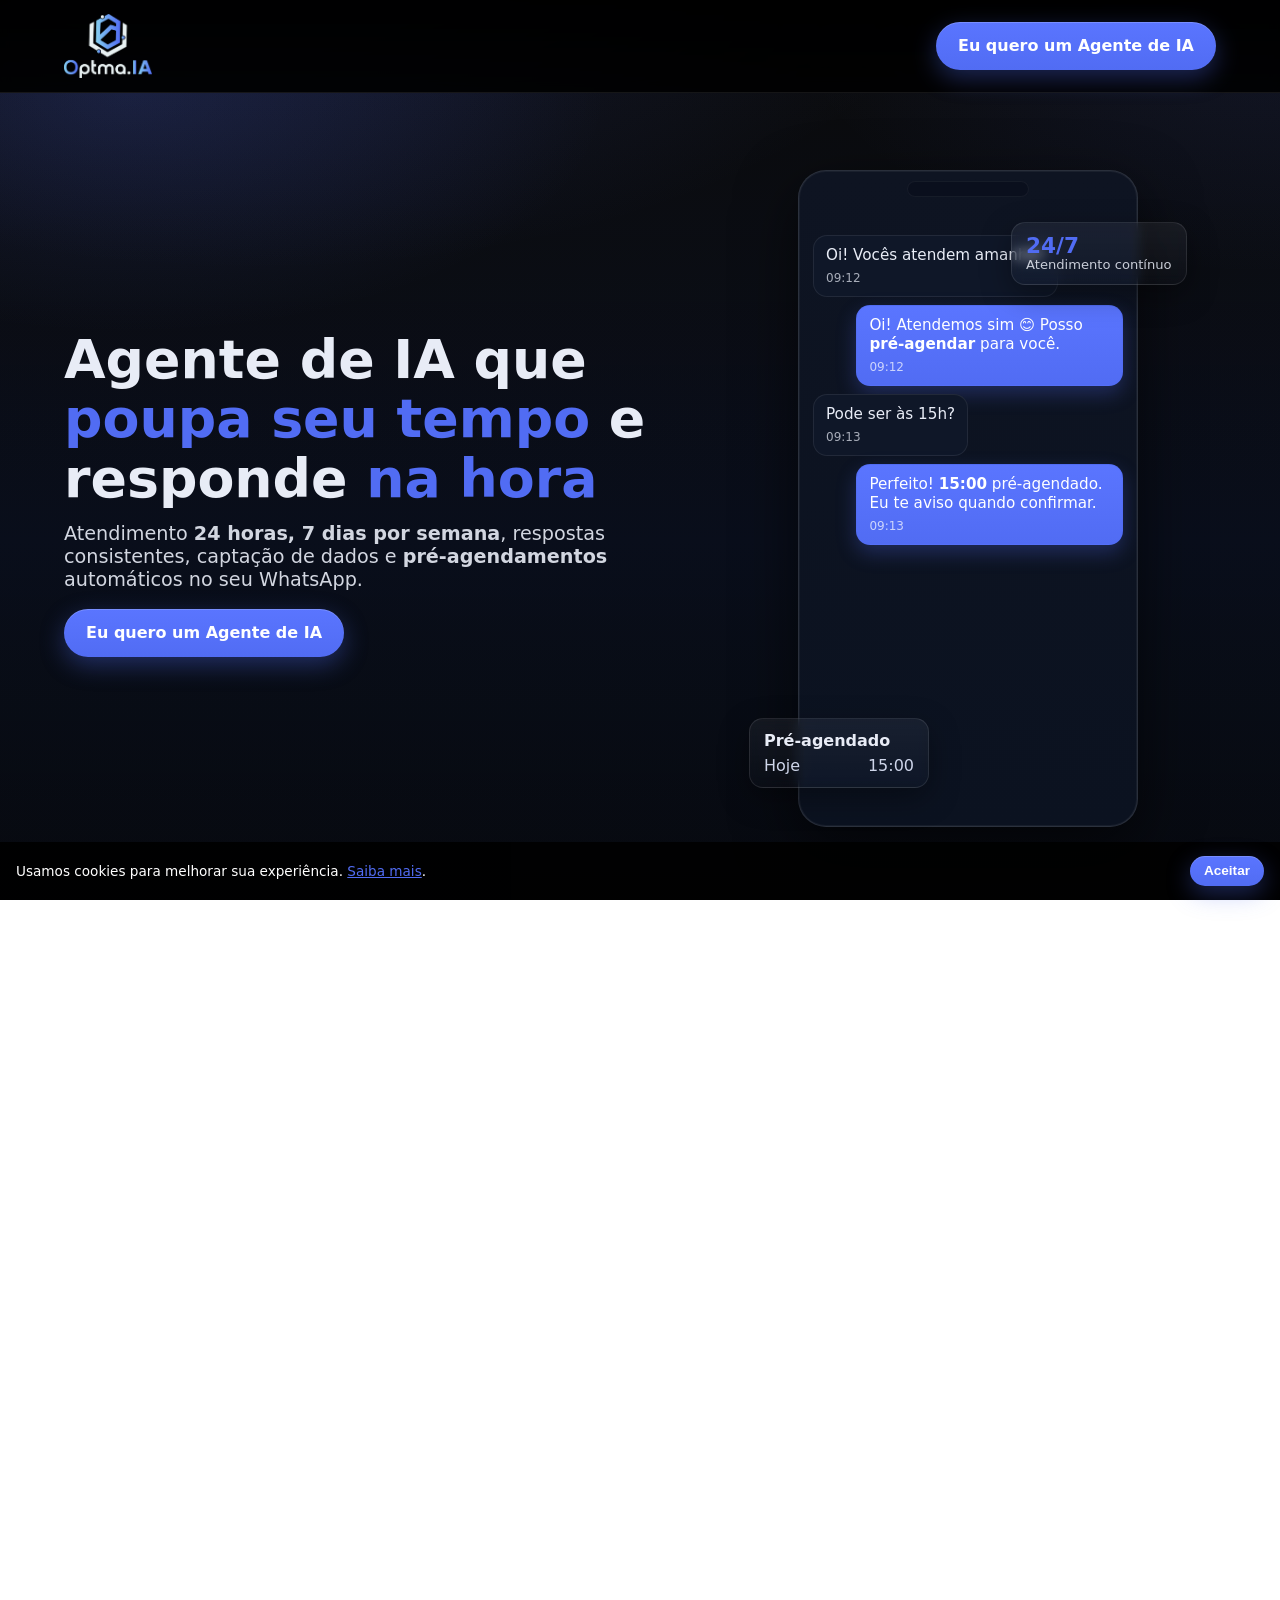
==== commit 8ab30a0d: "adsada" ====
--- a/index.html
+++ b/index.html
@@ -13,7 +13,7 @@
         <img src="src/optma ia logo.png" alt="Optma.IA" class="brand-logo"/>
       </a>
 
-      <a href="#form" class="btn btn-primary btn--pulse">Eu quero um Agente de IA</a>
+  <a href="#form" class="btn btn-primary cta">Eu quero um Agente de IA</a>
       </a>
     </div>
   </header>
@@ -23,17 +23,17 @@
     <div class="container hero__grid">
       <!-- Coluna 1: texto -->
       <div class="hero__copy">
-        <h1>
-          Agente de IA que <span class="highlight">poupa seu tempo</span> e responde <span class="highlight">na hora</span>
-        </h1>
+       <h1>
+  Agente de IA que <span class="highlight">poupa seu tempo</span> e responde <span class="highlight nowrap">na hora</span>
+</h1>
         <p class="lead">
           Atendimento <strong>24 horas, 7 dias por semana</strong>, respostas consistentes,
           captação de dados e <strong>pré-agendamentos</strong> automáticos no seu WhatsApp.
         </p>
 
-        <div class="hero__cta">
-           <a href="#form" class="btn btn-primary btn--pulse">Eu quero um Agente de IA</a>
-        </div>
+       <div class="hero__cta">
+  <a href="#form" class="btn btn-primary btn--pulse">Eu quero um Agente de IA</a>
+</div>
 </div>
       <!-- Coluna 2: ARTE (celular + cards) -->
       <div class="hero__art" aria-hidden="true">
@@ -134,7 +134,9 @@
   <section id="form" class="contact">
     <div class="container contact__grid">
       <div class="contact__copy">
-        <h2>Pronto para  <span class="highlight">elevar  o atendimento </span>da sua empresa?</h2>
+      <h2>
+  Pronto para <span class="nowrap">elevar o <span class="highlight">atendimento</span></span> <span class="nowrap">da sua empresa?</span>
+</h2>
         <p class="muted">Preencha e a gente retorna com uma proposta sob medida.</p>
       </div>
 
--- a/style.css
+++ b/style.css
@@ -697,3 +697,185 @@
   font-size: 0.85rem;
   padding: 8px 14px;
 }
+
+/* ===== HERO centralizada no MOBILE (<=640px) ===== */
+@media (max-width:640px){
+  /* empilha em 1 coluna e centraliza a cópia */
+  .hero__grid{ grid-template-columns: 1fr; gap: 20px; }
+  .hero__copy{
+    text-align: center;
+    margin-inline: auto;
+    max-width: 36rem; /* só pra não ficar muito largo em telas grandes de celular */
+  }
+
+  /* título e parágrafo com largura confortável */
+  .hero__copy h1{
+    font-size: clamp(1.9rem, 7vw, 2.3rem);
+    line-height: 1.15;
+    margin-left: auto;
+    margin-right: auto;
+  }
+  .hero__copy .lead{
+    margin-left: auto;
+    margin-right: auto;
+    max-width: 36ch;          /* limita o parágrafo pra leitura melhor */
+  }
+
+  /* CTA centralizado */
+  .hero__cta{ justify-content: center; }
+
+  /* arte do celular centralizada logo abaixo */
+  .hero__art{
+    margin-inline: auto;
+    min-height: 360px;
+  }
+  .phone{ width: 86%; margin-inline: auto; }
+
+  /* cartões flutuantes bem posicionados no mobile */
+  .hero__art .kpi{ top: 7%; right: 10%; }
+  .hero__art .book{ bottom: 8%; left: 10%; }
+  .hero__art .chat{ padding-top: 112px; } /* espaço pro 24/7 não encavalar */
+}
+
+/* telas muito pequenas */
+@media (max-width:380px){
+  .phone{ width: 92%; }
+  .hero__art .kpi{ top: 8%; right: 8%; }
+  .hero__art .book{ bottom: 8%; left: 8%; }
+  .hero__art .chat{ padding-top: 120px; }
+}
+
+/* Impede que "na hora" quebre em 2 linhas */
+.nowrap {
+  white-space: nowrap;
+}
+/* utilitário */
+.nowrap{ white-space: nowrap; }
+
+/* ===== Harmonização do bloco de contato no mobile ===== */
+@media (max-width:640px){
+  /* centraliza e limita largura confortável do título e subtítulo */
+  .contact .contact__copy{
+    text-align:center;
+    margin-inline:auto;
+    max-width: 32rem;
+  }
+  .contact .contact__copy h2{
+    font-size: clamp(1.6rem, 6.5vw, 2rem);
+    line-height: 1.15;
+    margin: 0 auto 8px;
+    text-wrap: balance;     /* navegadores modernos equilibram as quebras */
+  }
+  .contact .contact__copy .muted{
+    max-width: 36ch;        /* linha mais curta = leitura melhor */
+    margin: 0 auto 14px;
+  }
+
+  /* formulário centralizado e respirando */
+  .contact .form{
+    max-width: 520px;
+    margin: 0 auto;
+    padding: 16px;
+    gap: 14px;
+  }
+  .contact .form__row{
+    gap: 8px;
+  }
+  .contact .form input,
+  .contact .form textarea{
+    font-size: 1rem;
+    padding: 12px 14px;
+    border-radius: 14px;
+  }
+
+  /* checkbox com alinhamento bonito e área de clique maior */
+  .contact .form__agree{
+    align-items: flex-start;
+    gap: 12px;
+  }
+  .contact .form__agree input[type="checkbox"]{
+    width: 20px; height: 20px; margin-top: 2px;
+  }
+  .contact .form__agree label{
+    line-height: 1.35;
+    max-width: 40ch;
+  }
+
+  /* CTA do formulário centralizado */
+  .contact .form button{
+    width: 100%;
+    max-width: 360px;
+    margin: 6px auto 0;
+  }
+}
+
+/* ===== Footer mobile ===== */
+@media (max-width:640px){
+  .site-footer{
+    padding: 24px 0 28px;
+  }
+  .footer__grid{
+    flex-direction: column;
+    align-items: center;
+    text-align: center;
+    gap: 16px;
+  }
+  .footer__logo{ height: 44px; }
+  .footer__brand p{
+    margin: 6px 0 0;
+    font-size: .85rem;
+    color: #cfd6ea;
+  }
+
+  .footer__contact h4{
+    margin: 0 0 6px;
+    font-size: .95rem;
+  }
+  .footer__contact p{
+    margin: 2px 0;
+    font-size: .9rem;
+  }
+  .footer__contact a{
+    display: inline-block;
+    padding: 6px 10px;
+    border-radius: 10px;
+    background: rgba(255,255,255,.06);
+    border: 1px solid rgba(255,255,255,.08);
+  }
+}
+
+/* ===== Cookie banner responsivo ===== */
+.cookie-banner{
+  padding: 14px 16px;
+  gap: 12px;
+  padding-bottom: calc(14px + env(safe-area-inset-bottom));
+}
+@media (max-width:640px){
+  .cookie-banner{
+    flex-direction: column;
+    align-items: stretch;
+  }
+  .cookie-banner p{ font-size: .85rem; }
+  .cookie-banner button{
+    width: 100%;
+    padding: 10px 14px;
+  }
+}
+
+/* Dá espaço no rodapé quando o banner está visível (só mobile) */
+@media (max-width:640px){
+  body.has-cookie-banner{ padding-bottom: 80px; }
+}
+
+/* Centralizar logo no footer */
+.site-footer .footer__brand {
+  display: flex;
+  flex-direction: column;
+  align-items: center;
+  text-align: center;
+}
+
+.site-footer .footer__logo {
+  display: block;
+  margin: 0 auto 8px;
+}
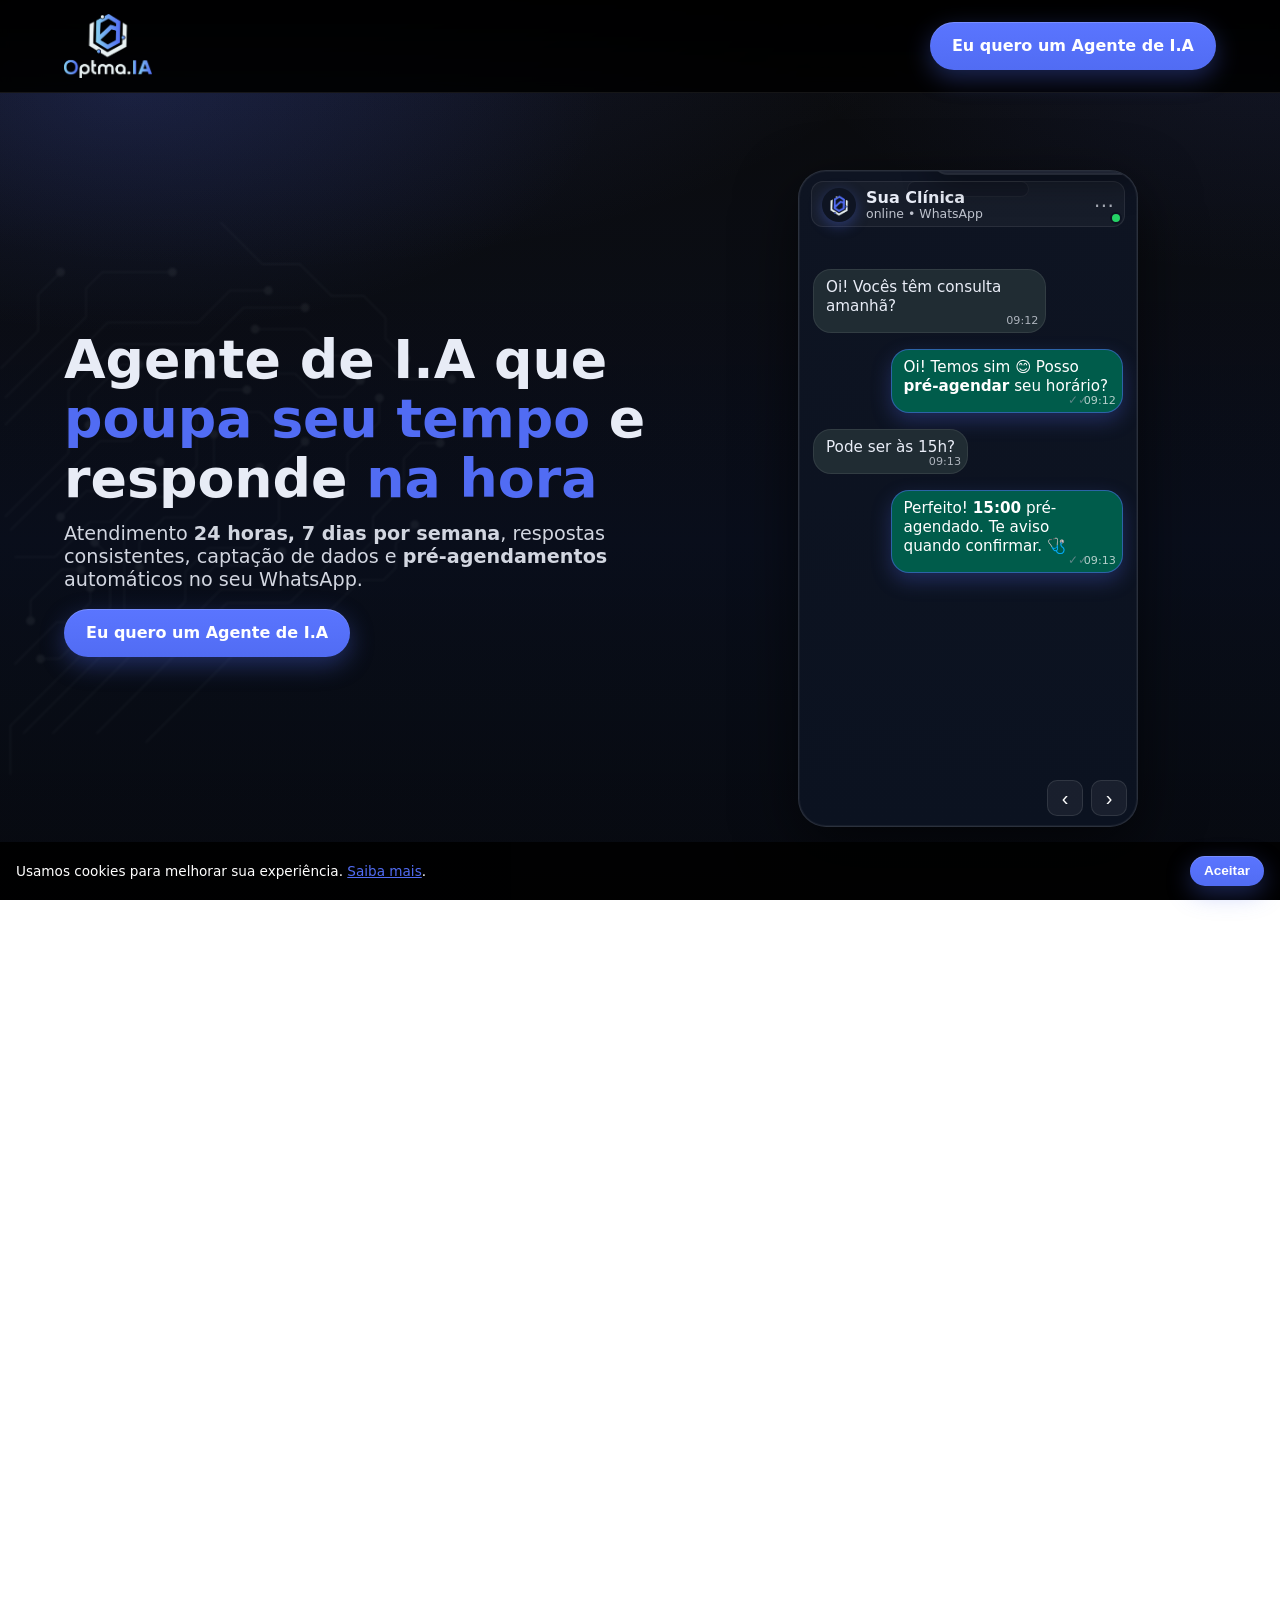
==== commit a8e8634e: "dsadas" ====
--- a/index.html
+++ b/index.html
@@ -12,9 +12,7 @@
       <a class="brand" href="#">
         <img src="src/optma ia logo.png" alt="Optma.IA" class="brand-logo"/>
       </a>
-
-  <a href="#form" class="btn btn-primary cta">Eu quero um Agente de IA</a>
-      </a>
+  <a href="#form" class="btn btn-primary cta">Eu quero um Agente de I.A</a>
     </div>
   </header>
 <main>
@@ -24,7 +22,7 @@
       <!-- Coluna 1: texto -->
       <div class="hero__copy">
        <h1>
-  Agente de IA que <span class="highlight">poupa seu tempo</span> e responde <span class="highlight nowrap">na hora</span>
+  Agente de I.A que <span class="highlight">poupa seu tempo</span> e responde <span class="highlight nowrap">na hora</span>
 </h1>
         <p class="lead">
           Atendimento <strong>24 horas, 7 dias por semana</strong>, respostas consistentes,
@@ -32,44 +30,88 @@
         </p>
 
        <div class="hero__cta">
-  <a href="#form" class="btn btn-primary btn--pulse">Eu quero um Agente de IA</a>
+  <a href="#form" class="btn btn-primary btn--pulse">Eu quero um Agente de I.A</a>
 </div>
 </div>
       <!-- Coluna 2: ARTE (celular + cards) -->
       <div class="hero__art" aria-hidden="true">
         <div class="phone">
           <div class="phone__notch"></div>
-          <div class="chat">
-            <div class="msg msg--client">
-              Oi! Vocês atendem amanhã?
-              <span class="time">09:12</span>
-            </div>
-            <div class="msg msg--ai">
-              Oi! Atendemos sim 😊 Posso <strong>pré-agendar</strong> para você.
-              <span class="time">09:12</span>
-            </div>
-            <div class="msg msg--client">
-              Pode ser às 15h?
-              <span class="time">09:13</span>
-            </div>
-            <div class="msg msg--ai">
-              Perfeito! <strong>15:00</strong> pré-agendado. Eu te aviso quando confirmar.
-              <span class="time">09:13</span>
-            </div>
-          </div>
-        </div>
-
-        <div class="floating-card kpi">
-          <div class="kpi__big">24/7</div>
-          <div class="kpi__sub">Atendimento contínuo</div>
-        </div>
-
-        <div class="floating-card book">
-          <div class="book__title">Pré-agendado</div>
-          <div class="book__row">
-            <span>Hoje</span><span>15:00</span>
-          </div>
-        </div>
+          <!-- Topbar estilo WhatsApp -->
+<div class="chat-topbar">
+<div class="chat-topbar__avatar">
+  <img src="src/Prancheta 1_7.png" alt="Optma IA" />
+</div>
+  <div class="chat-topbar__meta">
+    <div class="chat-topbar__title">Sua Clínica</div>
+    <div class="chat-topbar__sub">online • WhatsApp</div>
+  </div>
+  <div class="chat-topbar__icons">⋯</div>
+</div>
+          <div class="segment-badge" id="segmentBadge">Perfeito para sua clínica</div>
+
+          
+
+<!-- Slider de cenas dentro do celular -->
+<div class="chat-slider">
+
+  <!-- CENA 1: CLÍNICA (ativa no load) -->
+  <div class="chat-scene is-active" data-segment="Perfeito para sua clinica">
+    <div class="chat">
+      <div class="msg msg--client">
+        Oi! Vocês têm consulta amanhã?
+        <span class="time">09:12</span>
+      </div>
+      <div class="msg msg--ai">
+        Oi! Temos sim 😊 Posso <strong>pré-agendar</strong> seu horário?
+        <span class="time">09:12</span>
+          <span class="ticks">✓✓</span>
+      </div>
+      <div class="msg msg--client">
+        Pode ser às 15h?
+        <span class="time">09:13</span>
+      </div>
+      <div class="msg msg--ai">
+        Perfeito! <strong>15:00</strong> pré-agendado. Te aviso quando confirmar. 🩺
+        <span class="time">09:13</span>
+          <span class="ticks">✓✓</span>
+      </div>
+    </div>
+  </div>
+
+  <!-- CENA 2: PETSHOP -->
+  <div class="chat-scene" data-segment="Perfeito para seu petshop">
+    <div class="chat">
+      <div class="msg msg--client">
+        Oi! Tem banho e tosa hoje?
+        <span class="time">10:02</span>
+      </div>
+      <div class="msg msg--ai">
+        Tem sim! Posso <strong>pré-agendar</strong> pra você!! qual o nome do seu pet? ✨
+        <span class="time">10:02</span>
+          <span class="ticks">✓✓</span>
+      </div>
+      <div class="msg msg--client">
+       Ele se chama Fred
+        <span class="time">10:03</span>
+      </div>
+      <div class="msg msg--ai">
+        Opa! temos agenda para o banho e tosa do <strong>Fred 🐶</strong> as 15:00 e 16:30, qual horario prefere?? 🐾
+        <span class="time">10:03</span>
+          <span class="ticks">✓✓</span>
+      </div>
+    </div>
+  </div>
+
+</div>
+
+<!-- Controles (visíveis no desktop) -->
+<div class="slider-controls" aria-label="Trocar segmento">
+  <button class="slider-btn prev" type="button" aria-label="Anterior">‹</button>
+  <button class="slider-btn next" type="button" aria-label="Próximo">›</button>
+</div>   <!-- fecha .slider-controls -->
+</div>   <!-- fecha .phone -->
+
       </div>
     </div>
   </section>
@@ -78,11 +120,18 @@
   <section id="beneficios" class="features">
     <div class="container">
       <div class="section-head">
-        <h2>Por que um Agente de IA da <span class="highlight">Optma.IA</span>?</h2>
+        <h2>Por que um Agente de I.A da <span class="highlight">Optma.IA</span>?</h2>
         <p class="muted">Automação sem perder o toque humano.</p>
       </div>
 
       <div class="features__grid">
+
+        <article class="card">
+          <div class="card__icon" aria-hidden="true">🤖</div>
+          <h3>É um agente, e não um Chatbot</h3>
+          <p>Respostas humanizadas e não robotícas como de um chatbot, seu cliente no vácuo <span class="highlight">nunca mais.</span></p>
+        </article>
+
         <article class="card">
           <div class="card__icon" aria-hidden="true">🕒</div>
           <h3>Atende 24/7</h3>
@@ -101,11 +150,7 @@
           <p>Coleta dados, sugere horários e <span class="highlight">deixa tudo pronto</span> para confirmar no seu sistema.</p>
         </article>
 
-        <article class="card">
-          <div class="card__icon" aria-hidden="true">🤖</div>
-          <h3>É um agente, e não um Chatbot</h3>
-          <p>Respostas humanizadas e não robotícas como de um chatbot, seu cliente no vácuo <span class="highlight">nunca mais.</span></p>
-        </article>
+
       </div>
     </div>
   </section>
@@ -119,15 +164,15 @@
       </div>
 
 <div class="partners__grid">
-  <div class="partner partner--big">
+  <figure class="partner">
     <img src="src/tiger logo.png" alt="Tiger Company">
-    <span class="partner__name">Tiger Company</span>
-  </div>
-
-  <div class="partner">
-    <img src="partner2.png" alt="Estética Fritz">
-    <span class="partner__name">Estética Fritz</span>
-  </div>
+    <figcaption>Tiger Company</figcaption>
+  </figure>
+
+  <figure class="partner">
+    <img src="src/logo_transparente.png" alt="Estética Fritz">
+    <figcaption>Estética Fritz</figcaption>
+  </figure>
 </div>
 
   <!-- FORMULÁRIO -->
@@ -166,7 +211,7 @@
           <label for="lgpd">Concordo em receber contato da Optma.IA.</label>
         </div>
 
-        <button class="btn btn-primary" type="submit">Quero meu Agente de IA</button>
+        <button class="btn btn-primary" type="submit">Quero meu Agente de I.A</button>
       </form>
     </div>
   </section>
--- a/style.css
+++ b/style.css
@@ -84,6 +84,7 @@
   gap: clamp(24px, 4vw, 48px);
   align-items:center;
 }
+
 
 .hero__copy h1{
   font-size: clamp(2rem, 4.2vw, 3.4rem);
@@ -444,22 +445,6 @@
   opacity: .85;
 }
 
-/* ==== Partners – garantir tamanho padrão maior ==== */
-.partners .partners__grid .partner > img {
-  max-height: 96px !important;   /* padrão maior */
-  width: auto;
-  height: auto;
-  transform: none;
-}
-
-/* opcional: destaque de um parceiro específico */
-.partners .partners__grid .partner.partner--big > img {
-  max-height: 140px !important;
-}
-
-.partner--big { gap: 4px; } /* diminui só no Tiger */
-.partner--big > img { max-height: 140px !important; } /* Tiger maior */
-
 /* ===== PARTNERS – OVERRIDES FINAIS (não apaga nada acima) ===== */
 .partners .partners__grid{
   display:grid;
@@ -878,4 +863,515 @@
 .site-footer .footer__logo {
   display: block;
   margin: 0 auto 8px;
+}
+
+/* ===== Chat slider (dentro do celular) ===== */
+.chat-slider { position: relative; }
+.chat-scene { display: none; }
+.chat-scene.is-active { display: block; } /* mostra só a cena ativa */
+
+/* Badge "Perfeito para sua clínica/petshop" */
+.segment-badge{
+  position:absolute;
+  top: -10px; right: -6px;
+  transform: translateY(-60%);
+  background: rgba(255,255,255,.06);
+  border:1px solid rgba(255,255,255,.10);
+  backdrop-filter: blur(6px) saturate(120%);
+  padding:8px 12px;
+  border-radius: 999px;
+  font-size:.85rem; font-weight:700;
+  color:#e9edf7;
+  box-shadow: 0 10px 30px rgba(0,0,0,.35);
+  white-space: nowrap;
+}
+
+.hero__art { position: relative; } /* garante posicionamento do badge */
+
+/* Controles (desktop) */
+.slider-controls{
+  position:absolute;
+  right: 10px;
+  bottom: 10px;
+  display:flex; gap:8px;
+}
+.slider-btn{
+  background: rgba(255,255,255,.06);
+  border:1px solid rgba(255,255,255,.1);
+  color:#fff;
+  width:36px; height:36px;
+  border-radius:10px;
+  font-size:20px; line-height:1;
+  cursor:pointer;
+  transition: transform .08s ease, box-shadow .2s ease, background .2s ease;
+}
+.slider-btn:hover{ transform: translateY(-1px); box-shadow:0 8px 20px rgba(0,0,0,.3); }
+.slider-btn:active{ transform:none; }
+
+/* Esconde controles no mobile */
+@media (max-width: 1024px){
+  .slider-controls{ display:none; }
+}
+
+/* Mostrar setas no mobile e ajustar tamanho/posição para toque */
+@media (max-width: 1024px){
+  .slider-controls{
+    display: flex;          /* antes estava display:none */
+    position: absolute;
+    right: 8px;
+    bottom: 8px;
+    gap: 6px;
+    z-index: 3;             /* garante que fique acima do chat */
+  }
+  .slider-btn{
+    width: 44px;            /* área de toque confortável (~44px) */
+    height: 44px;
+    font-size: 22px;
+    border-radius: 12px;
+  }
+}
+
+/* Desktop: afasta o 24/7 do balão */
+@media (min-width: 1025px){
+  .kpi{
+    top: 5%;
+    right: -2%;   /* empurra um pouco pra fora do celular */
+  }
+}
+
+/* ===== Topbar WhatsApp-like ===== */
+.chat-topbar{
+  position: absolute;
+  top: 10px; left: 12px; right: 12px;
+  height: 46px;
+  border-radius: 12px;
+  background: rgba(255,255,255,.04);
+  border: 1px solid rgba(255,255,255,.08);
+  display: grid;
+  grid-template-columns: 34px 1fr auto;
+  align-items: center;
+  gap: 10px;
+  padding: 6px 10px;
+}
+.chat-topbar__avatar{
+  width: 34px; height: 34px; border-radius: 50%;
+  background: linear-gradient(180deg,#5a75ff,var(--primary));
+  box-shadow: 0 4px 14px rgba(81,108,243,.35);
+}
+.chat-topbar__avatar::after{
+  content: "";
+  position: absolute;
+  bottom: 2px;
+  right: 2px;
+  width: 8px; height: 8px;
+  background: #25D366; /* verde WhatsApp */
+  border: 2px solid #0e1422; /* borda pra destacar */
+  border-radius: 50%;
+}
+.chat-topbar__title{ font-weight: 800; line-height: 1; }
+.chat-topbar__sub{ font-size: .78rem; opacity: .8; }
+.chat-topbar__icons{ font-size: 20px; opacity: .7; }
+
+/* dá mais espaço no topo para não encostar no 24/7/topbar */
+@media (min-width: 1025px){
+  .phone .chat{ padding-top: 94px; }  /* era 64px */
+}
+
+.chat-topbar__avatar{
+  width: 34px;
+  height: 34px;
+  border-radius: 50%;
+  overflow: hidden;
+  display: flex;
+  align-items: center;
+  justify-content: center;
+  background: #0e1422; /* fundo caso o logo seja transparente */
+}
+.chat-topbar__avatar img{
+  width: 150%;     /* aumenta pra dar zoom */
+  height: 150%;
+  object-fit: cover;   /* cobre toda a bolinha */
+}
+
+.msg{
+  border-radius: 18px;
+  padding: 8px 12px;
+  margin: 4px 0;
+  max-width: 75%;
+}
+.msg--client{
+  background: #202c33; /* cinza escuro Whats */
+  color: #e9edf7;
+  align-self: flex-start;
+  border-bottom-left-radius: 4px;
+}
+.msg--ai{
+  background: #005c4b; /* verde Whats */
+  color: #fff;
+  align-self: flex-end;
+  border-bottom-right-radius: 4px;
+}
+.msg .ticks{
+  font-size: 0.7rem;
+  margin-left: 6px;
+  color: #8696a0; /* cinza */
+}
+.msg--ai .ticks.seen{ color: #53bdeb; } /* azul quando lido */
+
+.msg .time{
+  display: block;
+  text-align: right;
+  font-size: .7rem;
+  opacity: .65;
+  margin-top: 2px;
+}
+
+.msg{
+  position: relative;
+  border-radius: 18px;
+  padding: 8px 12px 16px; /* espaço extra embaixo pro horário */
+  margin: 4px 0;
+  max-width: 75%;
+}
+
+/* horário e ticks dentro do balão, canto inferior direito */
+.msg .time,
+.msg .ticks{
+  position: absolute;
+  bottom: 4px;
+  font-size: .7rem;
+  opacity: .7;
+}
+
+.msg .time{
+  right: 6px;
+}
+
+.msg .ticks{
+  right: 34px;  /* fica logo antes do horário */
+  font-size: .75rem;
+  color: #8696a0;
+}
+
+.msg--ai .ticks.seen{
+  color: #53bdeb; /* azul de mensagem lida */
+}
+
+
+/* As seções passam a ser o “referencial” das decorações */
+.hero, .features, .partners, .contact {
+  position: relative;
+  z-index: 1;
+}
+
+/* LOGO suave desfocado apenas na HERO, rolando junto */
+.hero::after{
+  content:"";
+  position:absolute;
+  inset:0;
+  pointer-events:none;
+  z-index:-1;
+  background: url("src/logo-degrade.png") no-repeat left -10% top -14%;
+  background-size: min(420px, 40vw);
+  opacity:.05;            /* bem discreto */
+  filter: blur(12px);
+  /* desbota as bordas pra não “gritar” no título */
+  -webkit-mask-image: radial-gradient(120% 80% at 0% 0%, #000 55%, transparent 80%);
+  mask-image: radial-gradient(120% 80% at 0% 0%, #000 55%, transparent 80%);
+}
+
+/* Circuitos grandes no lado direito da seção, escalando com a altura */
+.partners{ position: relative; }
+
+.partners::after{
+  content:"";
+  position:absolute;
+  top:0;            /* ocupa a seção toda */
+  bottom:0;
+  right:0;
+  width: min(820px, 48vw);     /* largura máxima, mas responsiva */
+  background: url("src/ELEMENTOS.png") no-repeat right center;
+  background-size: 92% auto;   /* escala pela altura (mantém proporção) */
+  opacity: .07;                /* discreto */
+  filter: blur(0.8px);
+  pointer-events: none;
+  z-index: -1;                 /* atrás do conteúdo da seção */
+}
+
+/* telas bem largas → pode aumentar um pouco */
+@media (min-width: 1440px){
+  .partners::after{
+    width: 900px;
+    background-size: 100% auto;
+  }
+}
+
+/* tablet */
+@media (max-width: 1024px){
+  .partners::after{
+    width: 56vw;
+    opacity: .06;
+  }
+}
+
+/* celular */
+@media (max-width: 640px){
+  .partners::after{
+    width: 68vw;
+    opacity: .05;
+    background-position: 110% center; /* joga um pouco mais pra fora pra não poluir */
+  }
+}
+
+/* Circuitos no topo (hero) */
+.hero::before{
+  content:"";
+  position:absolute;
+  top:0;
+  left:0;
+  width: min(900px, 65vw);    /* aumenta/diminui aqui o tamanho */
+  height: 100%;
+  background: url("src/ELEMENTOS_transparente.png") no-repeat left top;
+  background-size: contain;
+  opacity:.06;                /* deixa bem discreto */
+  filter: blur(0.8px);
+  pointer-events:none;
+  z-index:-1;
+}
+
+@media (max-width: 768px){
+  .hero::before{
+    width: 80vw;
+    opacity:.04;
+    background-position: -10% top;
+  }
+}
+
+/* Hero pronta pra receber fundo */
+.hero{ position: relative; }
+.hero > *{ position: relative; z-index: 1; } /* conteúdo fica acima do fundo */
+
+/* Circuito como fundo na parte de cima (direita) */
+.hero::after{
+  content:"";
+  position:absolute;
+  inset:0;                 /* cobre a seção toda */
+  z-index:0;               /* atrás do conteúdo */
+  pointer-events:none;
+  background: url("src/ELEMENTOS_transparente.png") no-repeat right -6% center;
+  /* escala pela ALTURA pra ficar grande no topo */
+  background-size: auto 95%;
+  opacity:.06;             /* discreto */
+  filter: blur(.6px);
+}
+
+/* telas muito largas → pode crescer um pouco */
+@media (min-width: 1440px){
+  .hero::after{
+    background-position: right -4% center;
+    background-size: auto 105%;
+  }
+}
+
+/* tablet/celular: reduz e joga um pouco mais pra fora */
+@media (max-width: 1024px){
+  .hero::after{
+    background-position: right -10% center;
+    background-size: auto 80%;
+    opacity:.05;
+  }
+}
+@media (max-width: 640px){
+  .hero::after{
+    background-position: right -16% center;
+    background-size: auto 68%;
+    opacity:.045;
+  }
+}
+
+/* Hero pronta pra receber fundo */
+.hero{ position: relative; }
+.hero > *{ position: relative; z-index: 1; } /* conteúdo acima do fundo */
+
+/* Circuito como fundo na parte de cima (direita) */
+.hero::after{
+  content:"";
+  position:absolute;
+  inset:0;                 /* cobre a seção toda */
+  z-index:0;               /* atrás do conteúdo */
+  pointer-events:none;
+  background: url("src/ELEMENTOS_transparente.png") no-repeat right -6% center;
+  /* escala pela ALTURA pra ficar grande no topo */
+  background-size: auto 95%;
+  opacity:.06;             /* discreto */
+  filter: blur(.6px);
+}
+
+/* telas muito largas → pode crescer um pouco */
+@media (min-width: 1440px){
+  .hero::after{
+    background-position: right -4% center;
+    background-size: auto 105%;
+  }
+}
+
+/* tablet/celular: reduz e joga um pouco mais pra fora */
+@media (max-width: 1024px){
+  .hero::after{
+    background-position: right -10% center;
+    background-size: auto 80%;
+    opacity:.05;
+  }
+}
+@media (max-width: 640px){
+  .hero::after{
+    background-position: right -16% center;
+    background-size: auto 68%;
+    opacity:.045;
+  }
+}
+
+/* Grid de logos das marcas */
+/* GRID das marcas (duas colunas, centralizado) */
+.partners__grid{
+  display: grid;
+  grid-template-columns: repeat(2, minmax(180px, 260px));
+  justify-content: center;
+  align-items: center;
+  gap: clamp(28px, 6vw, 64px);
+  margin: 28px auto 8px;
+}
+
+/* Card simples: só centralização e legenda */
+.partner{
+  text-align: center;
+}
+
+/* LOGO sem “bola”: grande, sem fundo, sem borda, com zoom no hover */
+.partner img{
+  width: clamp(160px, 22vw, 200px);    /* maior que antes */
+  height: clamp(160px, 22vw, 200px);
+  object-fit: contain;                 /* mantém proporção do arquivo */
+  display: block;
+  margin: 0 auto;
+  transform: translateZ(0) scale(1);
+  transition: transform .25s ease, filter .25s ease, opacity .25s ease;
+  filter: drop-shadow(0 8px 24px rgba(0,0,0,.25));  /* leve profundidade */
+  opacity: .95;    /* fica mais “vivo” no hover */
+}
+
+.partner img:hover{
+  transform: translateZ(0) scale(1.12); /* aumenta mais no hover */
+  filter: drop-shadow(0 14px 34px rgba(0,0,0,.35));
+  opacity: 1;
+}
+
+.partner figcaption{
+  margin-top: 12px;
+  opacity: .9;
+  font-weight: 500;
+}
+
+/* Logos grandes no desktop (um pouco menores que antes) */
+.partners .partners__grid .partner > img {
+  width: auto !important;
+  height: auto !important;
+  max-height: 400px !important;   /* ↓ de 460px pra 400px */
+  opacity: 1 !important;
+  filter: none !important;
+  transform: none;
+  transition: transform .25s ease;
+}
+
+.partners .partners__grid .partner > img:hover {
+  transform: scale(1.18);   /* zoom suave no hover */
+}
+
+/* Mobile mantém menorzinho pra caber */
+@media (max-width: 640px) {
+  .partners .partners__grid .partner > img {
+    max-height: 160px !important;
+  }
+}
+
+/* ===== Partners: logos alinhados ===== */
+.partners__grid{
+  display: grid;
+  grid-template-columns: repeat(auto-fit, minmax(200px, 1fr));
+  gap: 32px;
+  justify-items: center;
+  align-items: center;
+}
+
+.partners__grid .partner > img {
+  width: auto !important;
+  height: auto !important;
+  max-height: 180px !important;   /* todos no mesmo tamanho */
+  object-fit: contain;
+  display: block;
+  margin: 0 auto;
+  transition: transform .25s ease;
+}
+
+.partners__grid .partner > img:hover {
+  transform: scale(1.12);
+}
+
+.partners__grid .partner figcaption {
+  margin-top: 10px;
+  font-size: 1rem;
+  opacity: .9;
+}
+
+@media (max-width: 640px) {
+  .partners__grid .partner > img {
+    max-height: 140px !important;  /* menor no celular */
+  }
+}
+
+/* ====== OVERRIDES FINAIS: PARCEIROS (força alinhamento e tamanho) ====== */
+
+/* 2 colunas grandes no desktop, centralizado */
+.partners .partners__grid{
+  display: grid !important;
+  grid-template-columns: repeat(2, minmax(240px, 1fr)) !important;
+  justify-items: center !important;
+  align-items: start !important;
+  gap: 32px !important;
+  text-align: center !important;
+}
+
+/* todos os logos com MESMA altura (um pouco menor) */
+.partners .partners__grid .partner > img{
+  width: auto !important;
+  height: auto !important;
+  max-height: 220px !important;   /* ← ajuste fino aqui (quer menor/maior) */
+  object-fit: contain !important;
+  transform: none !important;
+  transition: transform .25s ease !important;
+}
+
+/* hover igual pra todos */
+.partners .partners__grid .partner > img:hover{
+  transform: scale(1.12) !important;
+}
+
+/* remove “destaque” do Tiger */
+.partners .partners__grid .partner.partner--big{
+  grid-column: auto !important;
+  gap: 10px !important;
+}
+.partners .partners__grid .partner.partner--big > img{
+  max-height: 220px !important;   /* igual ao outro */
+}
+
+/* mobile: menor pra caber */
+@media (max-width:640px){
+  .partners .partners__grid{
+    grid-template-columns: repeat(2, minmax(140px, 1fr)) !important;
+    gap: 20px !important;
+  }
+  .partners .partners__grid .partner > img{
+    max-height: 140px !important;
+  }
 }
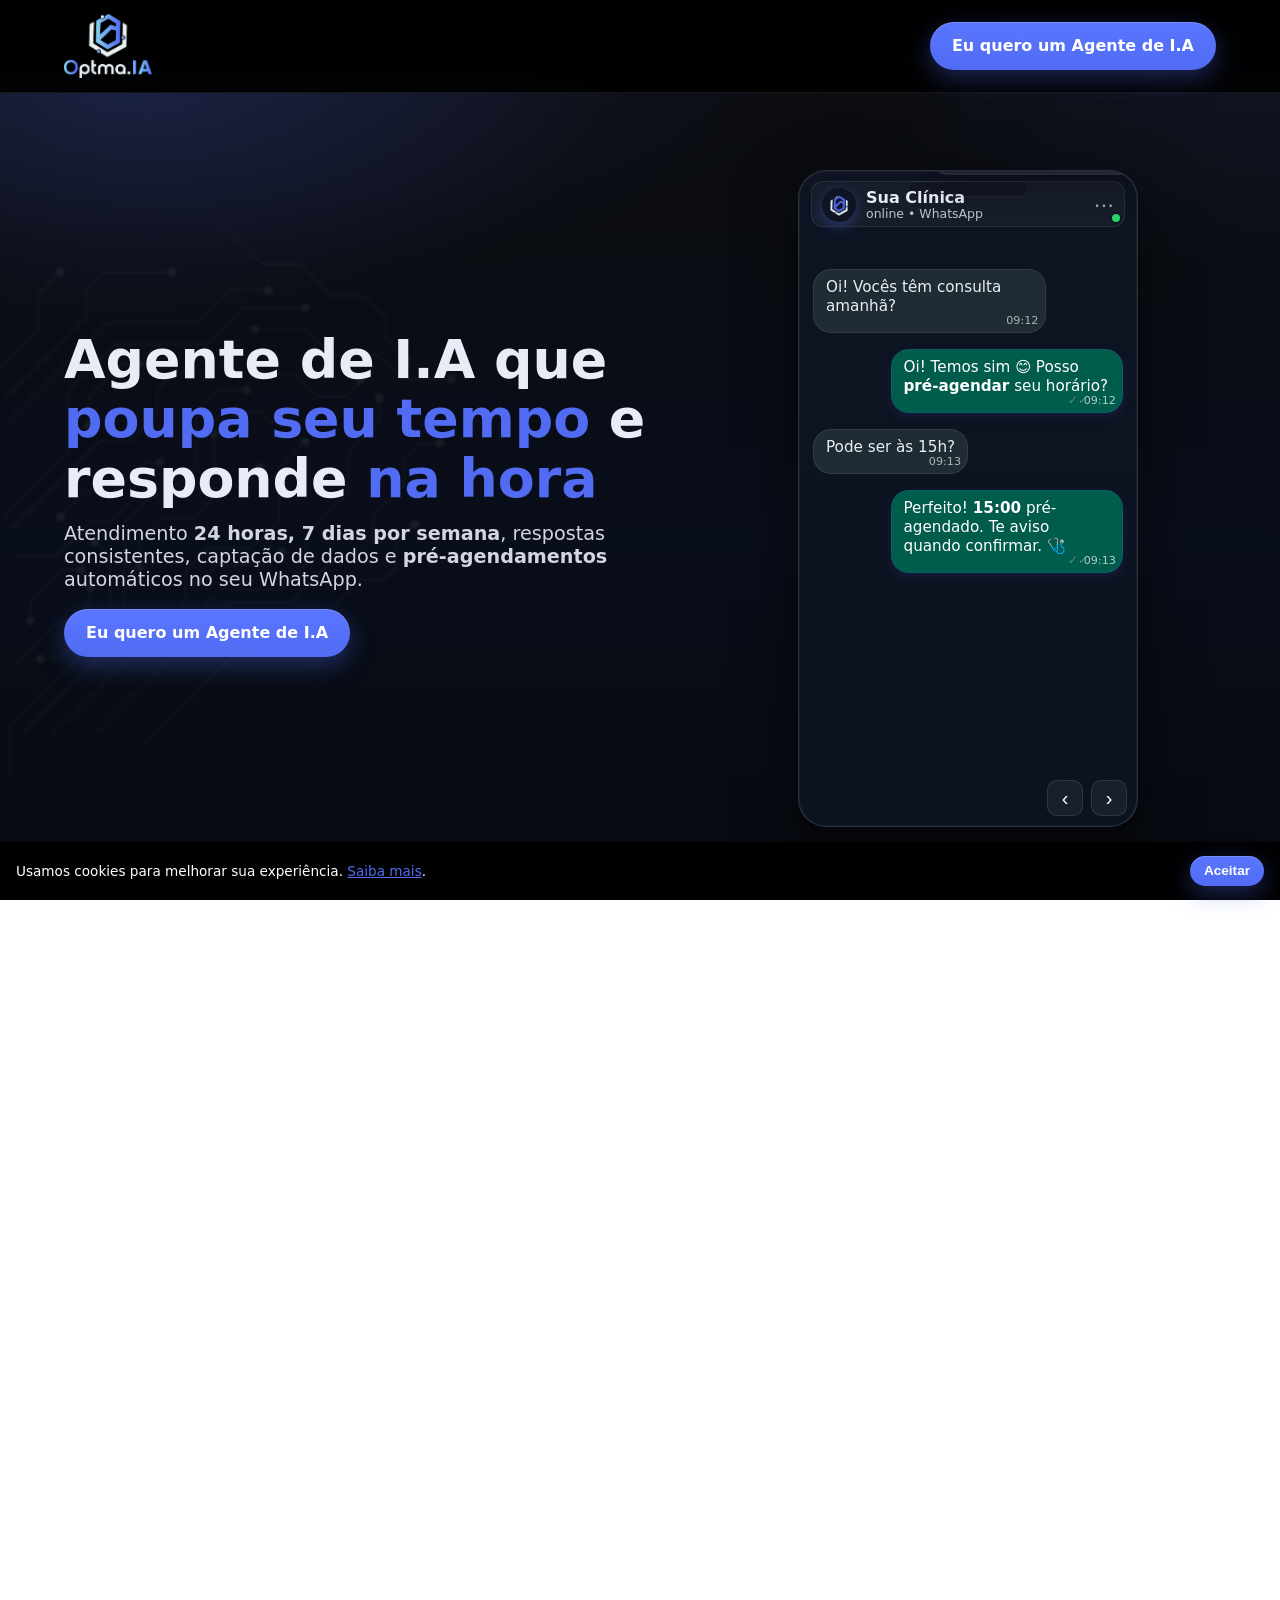
==== commit 31bc91bb: "adsa" ====
--- a/index.html
+++ b/index.html
@@ -170,8 +170,8 @@
   </figure>
 
   <figure class="partner">
-    <img src="src/logo_transparente.png" alt="Estética Fritz">
-    <figcaption>Estética Fritz</figcaption>
+    <img src="src/machinima.png" alt="Estética Fritz">
+    <figcaption>Machinima</figcaption>
   </figure>
 </div>
 
--- a/style.css
+++ b/style.css
@@ -137,10 +137,10 @@
 .msg--client{justify-self:flex-start; background:#0f1728;}
 .msg--ai{
   justify-self:flex-end;
-  background: linear-gradient(180deg, #5a75ff, var(--primary));
-  border-color: rgba(81,108,243,.55);
-  color:#fff;
-  box-shadow: 0 8px 20px rgba(81,108,243,.28);
+  background: rgba(81,108,243,.08);
+  border: 1px solid rgba(81,108,243,.18);
+  color: #e9edf7;
+  box-shadow: 0 4px 10px rgba(81,108,243,.12);
 }
 .msg .time{display:block; opacity:.7; font-size:.75rem; margin-top:6px}
 
@@ -170,10 +170,10 @@
 .section-head .muted{color:#b9c1d8}
 
 .features{padding:64px 0}
-.features__grid{
-  display:grid;
-  grid-template-columns: repeat(4, 1fr);
-  gap:16px;
+.features__grid {
+  display: grid;
+  grid-template-columns: repeat(2, 1fr); /* 2 colunas */
+  gap: 24px; /* pode aumentar um pouco o espaçamento */
 }
 .card{
   background: linear-gradient(180deg, rgba(255,255,255,.05), rgba(255,255,255,.02));
@@ -1184,8 +1184,8 @@
 @media (max-width: 640px){
   .hero::after{
     background-position: right -16% center;
-    background-size: auto 68%;
-    opacity:.045;
+    background-size: auto 90%;
+    opacity:.45;
   }
 }
 
@@ -1226,8 +1226,8 @@
 @media (max-width: 640px){
   .hero::after{
     background-position: right -16% center;
-    background-size: auto 68%;
-    opacity:.045;
+    background-size: auto 75%;
+    opacity:.25;
   }
 }
 
@@ -1374,4 +1374,178 @@
   .partners .partners__grid .partner > img{
     max-height: 140px !important;
   }
-}+}
+
+.btn:hover {
+  transform: translateY(-2px) scale(1.03);
+  box-shadow: 0 12px 28px rgba(81,108,243,.55);
+}
+.btn:active {
+  transform: translateY(0) scale(0.98);
+}
+
+.features__grid .card {
+  transition: transform .25s ease, box-shadow .25s ease;
+}
+.features__grid .card:hover {
+  transform: translateY(-6px) scale(1.02);
+  box-shadow: 0 10px 26px rgba(81,108,243,.25);
+  border-color: rgba(81,108,243,.4);
+}
+
+.partners__grid .partner > img {
+  transition: transform .3s ease, filter .3s ease, opacity .3s ease;
+}
+.partners__grid .partner > img:hover {
+  transform: scale(1.15) rotate(-2deg);
+  filter: drop-shadow(0 12px 28px rgba(81,108,243,.35));
+  opacity: 1;
+}
+
+.form input:hover,
+.form textarea:hover {
+  border-color: rgba(81,108,243,.5);
+  box-shadow: 0 0 0 3px rgba(81,108,243,.25);
+  transition: all .25s ease;
+}
+
+a, button, .card {
+  transition: all .25s ease;
+}
+a:hover, button:hover {
+  filter: brightness(1.08);
+}
+
+.btn-primary {
+  position: relative;
+  overflow: hidden;
+}
+.btn-primary::before {
+  content: "";
+  position: absolute;
+  inset: -4px;
+  background: linear-gradient(90deg, #516cf3, #43b7c9, #5a75ff, #516cf3);
+  background-size: 300% 300%;
+  border-radius: inherit;
+  filter: blur(8px);
+  z-index: -1;
+  opacity: 0;
+  transition: opacity .3s ease;
+  animation: glowMove 6s linear infinite;
+}
+.btn-primary:hover::before {
+  opacity: 1;
+}
+@keyframes glowMove {
+  0% { background-position: 0% 50%; }
+  50% { background-position: 100% 50%; }
+  100% { background-position: 0% 50%; }
+}
+
+.card {
+  backdrop-filter: blur(10px) saturate(150%);
+  background: linear-gradient(135deg, rgba(81,108,243,.12), rgba(255,255,255,.04));
+  transition: all .3s ease;
+}
+.card:hover {
+  background: linear-gradient(135deg, rgba(81,108,243,.25), rgba(255,255,255,.08));
+  transform: translateY(-6px) scale(1.03);
+}
+
+
+/* efeito scanline nos cards */
+.features__grid .card{
+  position: relative;
+  overflow: hidden;
+  transition: transform .25s ease, box-shadow .25s ease, border-color .25s ease;
+  will-change: transform;
+}
+.features__grid .card::after{
+  content:"";
+  position: absolute;
+  inset: 0;
+  pointer-events: none;
+  background: linear-gradient(
+    120deg,
+    transparent 0%,
+    rgba(81,108,243,.20) 40%,
+    rgba(81,108,243,.60) 50%,
+    rgba(81,108,243,.20) 60%,
+    transparent 100%
+  );
+  transform: translateX(-100%);
+}
+.features__grid .card:hover{
+  transform: translateY(-6px) scale(1.02);
+  box-shadow: 0 10px 26px rgba(81,108,243,.25);
+  border-color: rgba(81,108,243,.4);
+}
+.features__grid .card:hover::after{
+  animation: scan .8s forwards;
+}
+
+@keyframes scan{
+  to { transform: translateX(100%); }
+}
+
+/* ===== OVERRIDES MOBILE – fundos mais fortes no fim do arquivo ===== */
+
+/* Partners (bloco de baixo acima do form) */
+@media (max-width: 640px){
+  .partners::after{
+    width: 92vw !important;               /* mais largo */
+    background-position: right -6% center !important;
+    background-size: auto 100% !important;/* maior na altura */
+    opacity: .05 !important;              /* + forte (0.10 ~ 0.18) */
+    filter: blur(0.6px) !important;
+  }
+}
+
+/* (Opcional) Dar um fundo também na seção do formulário */
+@media (max-width: 640px){
+  .contact::after{
+    content:"";
+    position:absolute; inset:0;
+    background: url("src/ELEMENTOS.png") no-repeat left 10% center;
+    background-size: auto 30%;
+    opacity: .001;
+    pointer-events:none;
+    z-index:0;
+  }
+  .contact > *{ position: relative; z-index:1; } /* conteúdo acima do fundo */
+}
+/* ===== Partners: animação de crescimento progressivo ===== */
+.partners__grid .partner{
+  transform: scale(.92);
+  transition: transform .6s cubic-bezier(.2,.8,.2,1), filter .3s ease;
+  will-change: transform;
+}
+.partners__grid .partner.p-visible{
+  transform: scale(var(--scale-target, 1));
+}
+
+/* hover ainda dá um destaque suave */
+.partners__grid .partner.p-visible:hover{
+  transform: scale(calc(var(--scale-target, 1) + .04));
+  filter: drop-shadow(0 12px 28px rgba(81,108,243,.25));
+}
+
+/* Mobile: mantém mais contido pra não ficar exagerado */
+@media (max-width:640px){
+  .partners__grid .partner{
+    transform: scale(.96);
+  }
+  .partners__grid .partner.p-visible{
+    transform: scale(1.02);               /* alvo fixo no mobile */
+  }
+  .partners__grid .partner.p-visible:hover{
+    transform: scale(1.06);
+  }
+}
+
+/* Partners com movimento no scroll */
+.partners__grid .partner {
+  transition: transform .2s ease-out;
+  will-change: transform;
+}
+
